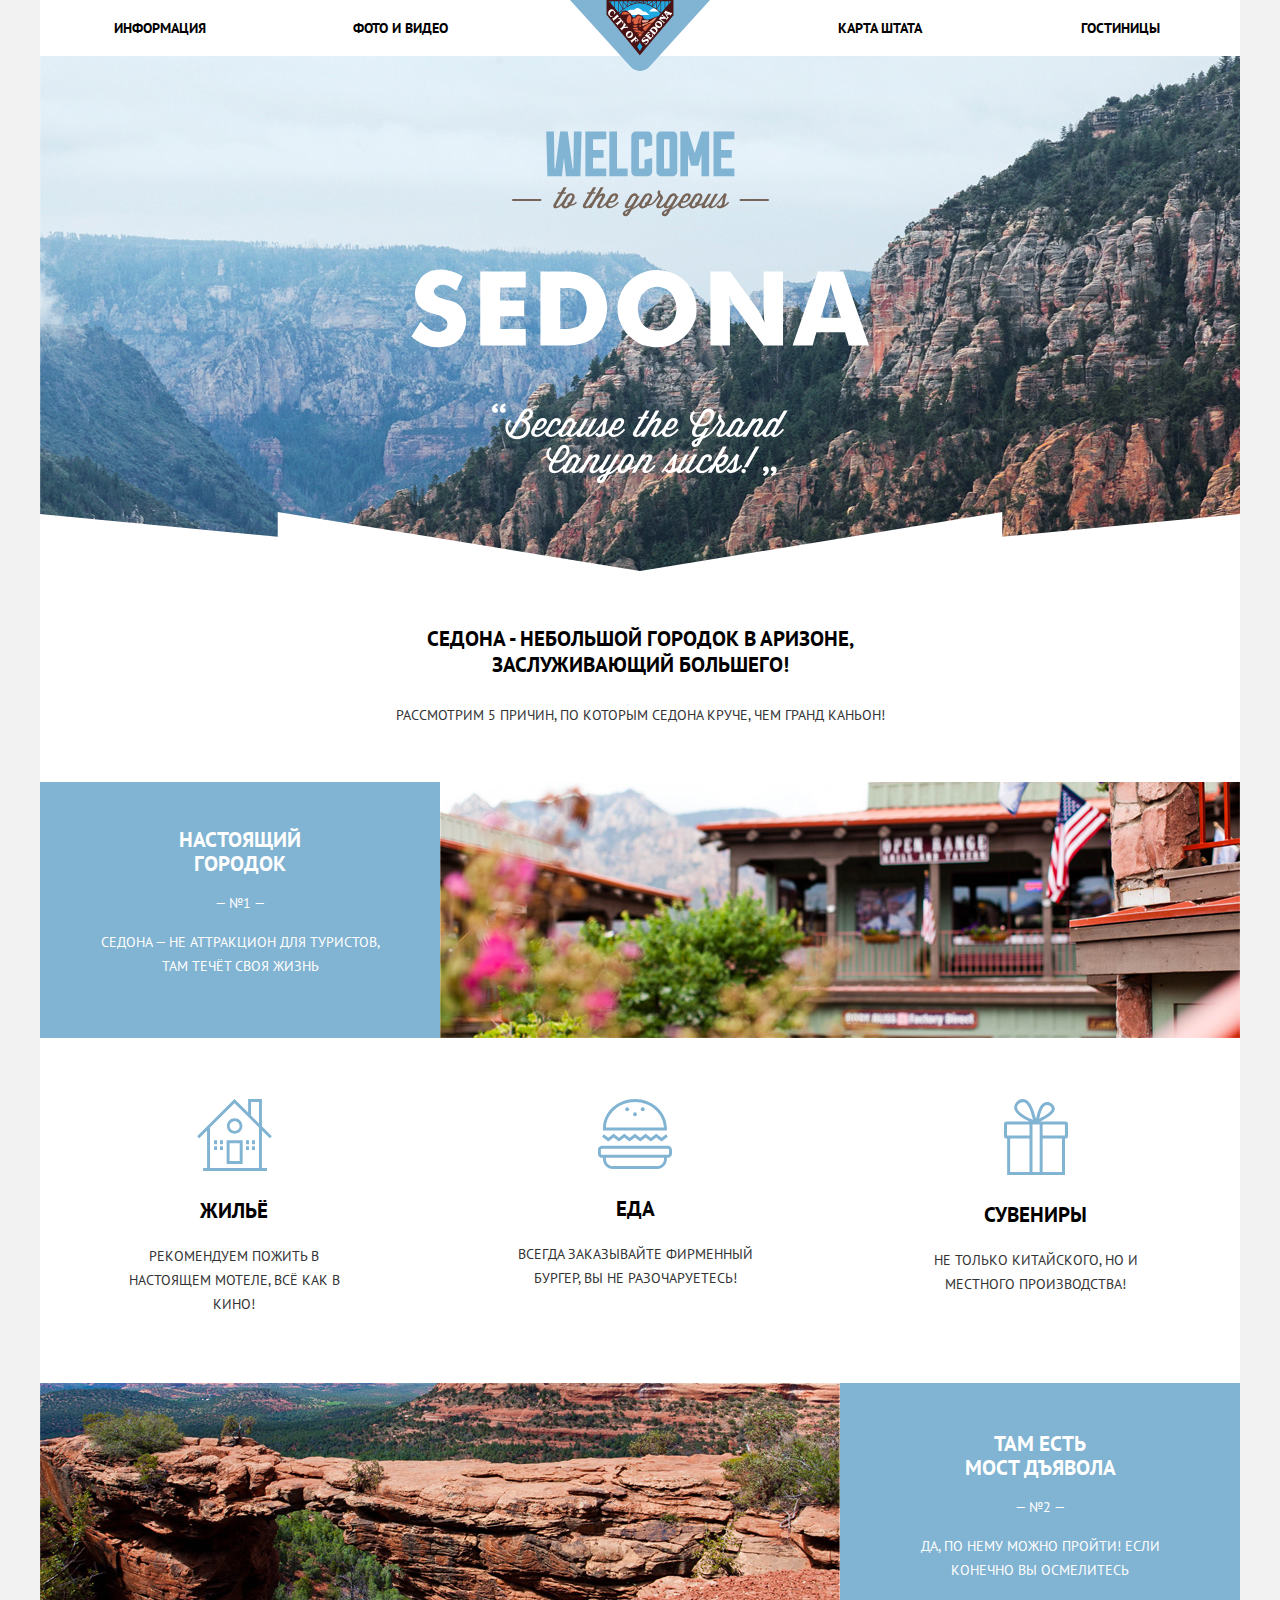
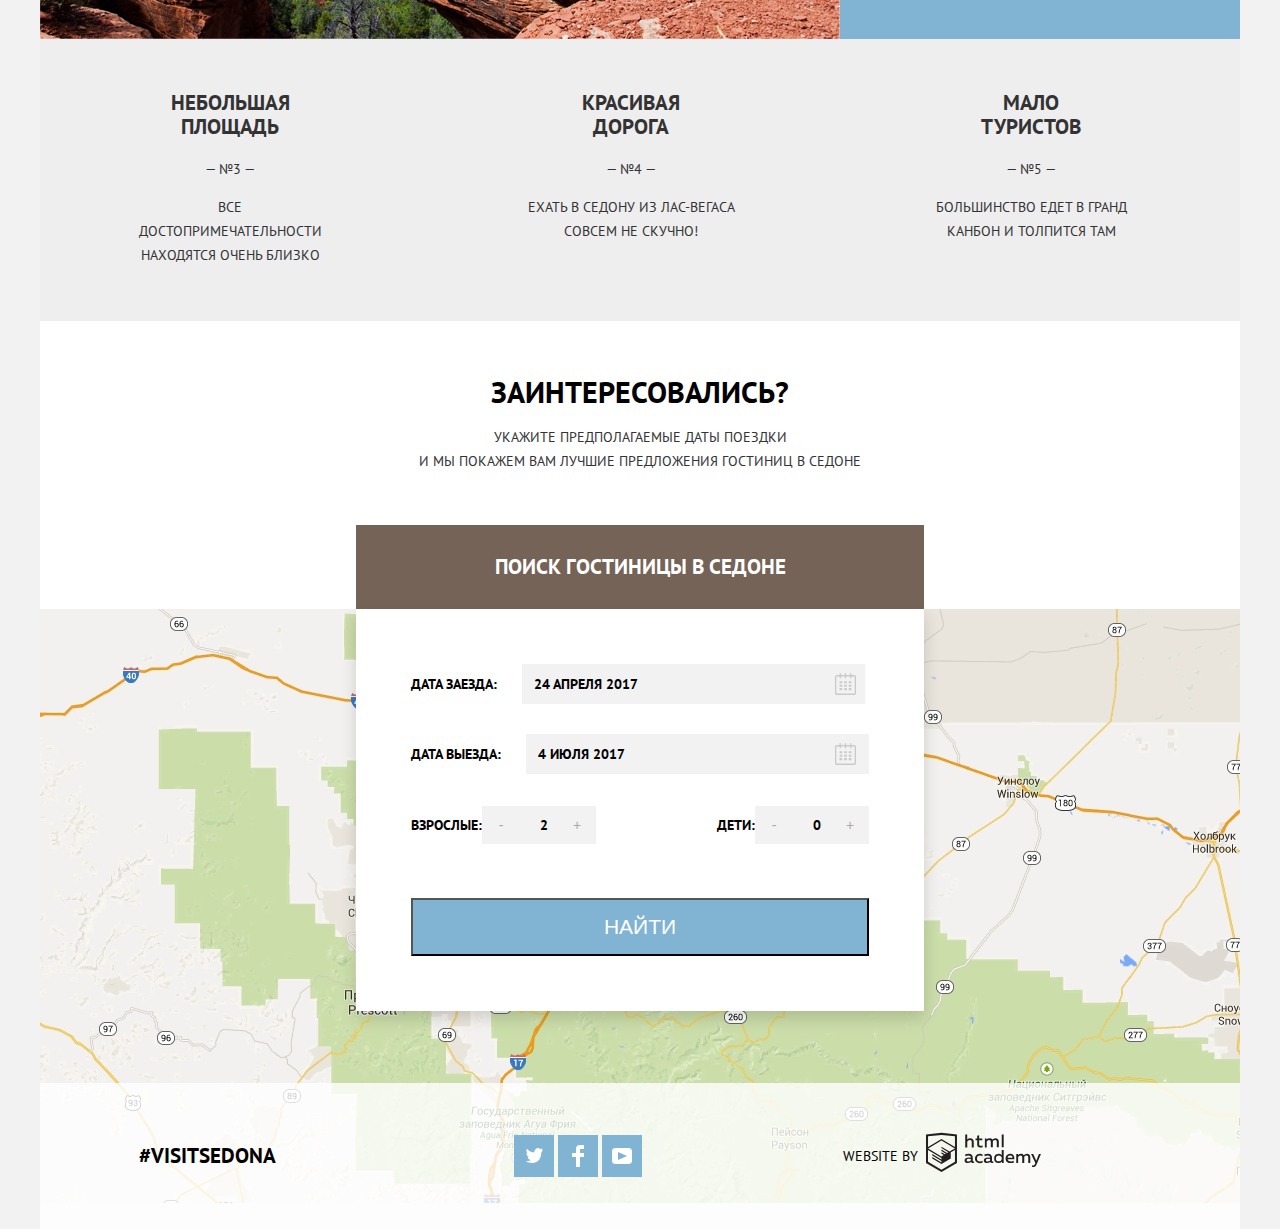
==== index.html @ a222e4b0 "Добавила карту, правлю сетку" ====
<!DOCTYPE html>
<html lang="ru">
<head>
  <meta charset="utf-8">
  <title>HTML Academy: Седона</title>
  <link href="https://fonts.googleapis.com/css?family=PT+Sans:400,700&amp;subset=cyrillic" rel="stylesheet">
  <link href="css/normalize.css" rel="stylesheet">
  <link href="css/style.css" rel="stylesheet">
</head>
<body>
  <div class="body-container">
    <div class="page-wrapper">
      <header class="header-navigation">
        <a class="main-header-logo">
          <img src="img/logo-sedona.svg" width="140" height="71" alt="Логотип «City of Sedona»">
        </a>
        <nav class="main-navigation">
          <ul class="site-navigation">
            <li><a class="site-navigation__item" href="info.html">Информация</a></li>
            <li><a class="site-navigation__item" href="media.html">Фото и видео</a></li>
            <li><a class="site-navigation__item" href="map.html">Карта штата</a></li>
            <li><a class="site-navigation__item" href="catalog.html">Гостиницы</a></li>
          </ul>
        </nav>
      </header>
    </div>

    <main class="container">
      <header class="accost">
        <div class="picture-sedona">
          <img class="welcome-img-sedona" src="img/intro-welcome.svg" width="459" height="353"
          alt="Welcome to the gorgeous Sedona">
        </div>
        <div class="about-sedona">
          <h1 class="visually-hidden">Седона</h1>
          <strong class="what-is-sedona">Седона - небольшой городок в Аризоне, заслуживающий большего!</strong>
          <p class="five-reasons">Рассмотрим 5 причин, по которым Седона круче, чем Гранд Каньон!</p>
        </div>
      </header>

      <section class="feature-photo">
        <div class="feature-photo-items">
          <h2>Настоящий городок</h2>
          <p>— №1 —</p>
          <p>Седона — не аттракцион для туристов, там течёт своя жизнь</p>
        </div>
        <img src="img/layer-10.jpg" width="800" height="256" alt="Здание в Седоне">
      </section>

      <section class="service">
        <div class="service__items__hotel">
          <svg xmlns="http://www.w3.org/2000/svg" width="75" height="72" viewBox="0 0 75 72">
            <g fill="#81B3D2">
              <path d="M29.656 65.033h16V41.21h-16v23.823zm2.937-20.899h10.125V62.11H32.593V44.134z"/>
              <path d="M72.771 39.253l2.076-2.068-9.908-9.865V0H51.127v13.567L37.5 0 .152 37.185l2.077 2.068 7.832-7.795v37.618H6.124V72h63.875v-2.924H64.94V31.458l7.831 7.795zM62.002 69.076H12.999V28.534L37.5 4.149l24.502 24.385v40.542zm0-44.682l-7.938-7.902V2.924h7.938v21.47z"/>
              <path d="M29.906 27.08c0 4.261 3.47 7.713 7.75 7.713 4.279 0 7.75-3.452 7.75-7.713 0-4.259-3.471-7.713-7.75-7.713-4.281 0-7.75 3.454-7.75 7.713zm7.75-4.945c2.744 0 4.969 2.214 4.969 4.945 0 2.732-2.225 4.948-4.969 4.948-2.746 0-4.97-2.216-4.97-4.948 0-2.731 2.225-4.945 4.97-4.945zM17.061 41.21h3v3.919h-3zM22.999 41.21h3v3.919h-3zM17.061 47.182h3v3.919h-3zM22.999 47.182h3v3.919h-3zM48.998 41.21h3v3.919h-3zM54.936 41.21h3v3.919h-3zM48.998 47.182h3v3.919h-3zM54.936 47.182h3v3.919h-3z"/>
            </g>
          </svg>
          <h3>Жильё</h3>
          <p class="service__hotel">Рекомендуем пожить в настоящем мотеле, всё как в кино!</p>
        </div>
        <div class="service__items__food">
          <svg xmlns="http://www.w3.org/2000/svg" width="74" height="70" viewBox="0 0 74 70">
            <g fill="#81B3D2">
              <path d="M69.854 46.71H4.051c-2.274 0-4.135 1.94-4.135 4.313v3.504c0 2.372 1.861 4.313 4.135 4.313h.93v1.053c0 5.536 4.341 10.065 9.648 10.065h44.646c5.306 0 9.648-4.529 9.648-10.065V58.84h.93c2.274 0 4.135-1.941 4.135-4.313v-3.504c0-2.373-1.86-4.313-4.134-4.313zm-3.848 13.184c0 3.871-3.019 7.021-6.73 7.021H14.629c-3.711 0-6.731-3.15-6.731-7.021v-1.053h58.107v1.053zm5.065-5.367c0 .688-.558 1.271-1.218 1.271H4.051c-.66 0-1.217-.582-1.217-1.271v-3.504c0-.688.558-1.271 1.217-1.271h65.802c.66 0 1.218.582 1.218 1.271v3.504zM15.634 38.406l5.323 4.059 5.326-4.059 5.328 4.059 5.328-4.059 5.328 4.059 5.329-4.059 5.327 4.059 5.33-4.06 5.336 4.059 6.194-4.712-1.72-2.459-4.474 3.403-5.336-4.057-5.33 4.056-5.327-4.057-5.329 4.057-5.328-4.057-5.328 4.057-5.328-4.057-5.325 4.057-5.323-4.057-5.327 4.057-4.467-3.401-1.721 2.457 6.188 4.714zM7.978 31.544H68.855c.041-.619.069-1.241.069-1.87 0-.394-.016-.783-.032-1.173C68.227 12.657 54.186 0 36.952 0 19.719 0 5.677 12.657 5.013 28.501c-.017.39-.032.78-.032 1.173 0 .629.028 1.251.07 1.87h2.927zM36.952 3.043c15.591 0 28.35 11.316 29.021 25.458H7.931c.673-14.142 13.43-25.458 29.021-25.458z"/>
              <ellipse cx="36.952" cy="15.26" rx="1.945" ry="2.03"/>
              <ellipse cx="29.172" cy="10.23" rx="1.946" ry="2.03"/>
              <ellipse cx="44.732" cy="10.23" rx="1.946" ry="2.03"/>
            </g>
          </svg>
          <h3>Еда</h3>
          <p class="service__food">Всегда заказывайте фирменный бургер, Вы не разочаруетесь!</p>
        </div>
        <div class="service__items__things">
          <svg xmlns="http://www.w3.org/2000/svg" width="64" height="76" viewBox="0 0 64 76">
            <path fill="#81B3D2" fill-rule="evenodd" d="M61.097 22.501H36.312C50.125 15.602 51.229 11.25 50.72 8.816c-1.162-3.963-5.692-7.023-10.002-5.407-5.569 2.089-7.137 10.388-8.644 16.387-1.924-6.07-3.784-13.814-8.136-17.737C22.677.921 20.843-.205 18.175.031c-4.026.356-9.802 5.382-7.458 10.981 2.251 5.378 9.687 8.777 14.578 11.489H2.879A2.882 2.882 0 0 0 0 25.37v11.322a2.882 2.882 0 0 0 2.879 2.869h.274V76h57.841V39.561h.103a2.882 2.882 0 0 0 2.88-2.869V25.37a2.882 2.882 0 0 0-2.88-2.869zM42.413 5.944c2.103-.31 4.982 1.299 5.255 3.209.393 2.756-3.4 5.255-5.086 6.421-2.523 1.744-4.928 2.643-7.287 4.055.884-3.69 2.549-13.011 7.118-13.685zm-22.882 9.968c-2.225-1.485-6.544-4.431-6.44-7.771.112-3.595 5.743-6.57 8.814-3.886 3.856 3.371 5.713 11.105 7.119 16.557-3.249-1.539-6.328-2.788-9.493-4.9zm5.972 57.114H6.136V39.561h19.368v33.465zm0-36.502H3.046V25.538h22.457v10.986zm10.157 0v36.503h-7.174V25.538h7.174v10.986zm22.351 36.502H38.644V39.561h19.367v33.465zm2.92-36.502H38.644V25.538h22.287v10.986z" clip-rule="evenodd"/>
          </svg>
          <h3>Сувениры</h3>
          <p class="service__things">Не только китайского, но и местного производства!</p>
        </div>
      </section>

      <section class="nature-photo">
        <img src="img/layer-5.jpg" width="800" height="256" alt="Природа Седоны">
        <div class="nature-photo-items">
          <h2>Там есть<br>мост дъявола</h2>
          <p>— №2 —</p>
          <p>Да, по нему можно пройти! Если конечно Вы осмелитесь</p>
        </div>
      </section>

      <section class="feature-road">
        <div class="feature-road-small">
          <h2>Небольшая площадь</h2>
          <p>— №3 —</p>
          <p>Все достопримечательности находятся очень близко</p>
        </div>
        <div class="feature-road-beatiful">
          <h2>Красивая<br>дорога</h2>
          <p>— №4 —</p>
          <p>Ехать в Седону из Лас-Вегаса совсем не скучно!</p>
        </div>
        <div class="feature-road-tourist">
          <h2>Мало<br>туристов</h2>
          <p>— №5 —</p>
          <p>Большинство едет в Гранд Канбон и толпится там</p>
        </div>
      </section>

      <section class="modal-map">
        <header class="appointment">
          <h2 class="appointment-title">Заинтересовались?</h2>
          <p class="appointment-info">Укажите предполагаемые даты поездки<br>и мы покажем Вам лучшие предложения гостиниц в
          Седоне</p>
          <a href="hotels.html">Поиск гостиницы в Седоне</a>
        </header>
        <form class="search" method="get" action="https://echo.htmlacademy.ru">
          <div class="form-wrapper arrivial-date">
            <label for="datein" class="datein">Дата заезда:</label>
            <input type="text" class="castom-form" id="datein" name="datein" placeholder="24 апреля 2017">
            <svg class="calendar-icon" aria-hidden="true" xmlns="http://www.w3.org/2000/svg" width="21" height="22"
            viewBox="0 0 21 22">
            <path fill="currentColor"
            d="M19.251 2.025h-2.845V.648c0-.381-.294-.689-.656-.689-.363 0-.656.308-.656.689v1.377h-3.938V.648c0-.381-.294-.689-.655-.689-.363 0-.657.308-.657.689v1.377H5.906V.648c0-.381-.294-.689-.656-.689-.363 0-.657.308-.657.689v1.377H1.75C.784 2.025 0 2.847 0 3.862v16.302C0 21.179.784 22 1.75 22h17.501c.966 0 1.749-.821 1.749-1.836V3.862c0-1.015-.783-1.837-1.749-1.837zm.437 18.139a.448.448 0 0 1-.437.459H1.75a.45.45 0 0 1-.438-.459V3.862a.45.45 0 0 1 .438-.459h2.844v1.378c0 .381.294.689.657.689.362 0 .656-.308.656-.689V3.403h3.938v1.378c0 .381.294.689.657.689.361 0 .655-.308.655-.689V3.403h3.938v1.378c0 .381.293.689.656.689.362 0 .656-.308.656-.689V3.403h2.845c.241 0 .437.206.437.459v16.302z"/>
            <path fill="currentColor"
            d="M4.594 8.225h2.625v2.066H4.594zM4.594 11.668h2.625v2.067H4.594zM4.594 15.112h2.625v2.066H4.594zM9.188 15.112h2.625v2.066H9.188zM9.188 11.668h2.625v2.067H9.188zM9.188 8.225h2.625v2.066H9.188zM13.781 15.112h2.625v2.066h-2.625zM13.781 11.668h2.625v2.067h-2.625zM13.781 8.225h2.625v2.066h-2.625z"/>
          </svg>
        </div>
        <div class="form-wrapper departure-date">
          <label for="dateout" class="dateout">Дата выезда:</label>
          <input type="text" class="castom-form" id="dateout" name="dateout" placeholder="4 июля 2017">
          <svg class="calendar-icon" aria-hidden="true" xmlns="http://www.w3.org/2000/svg" width="21" height="22"
          viewBox="0 0 21 22">
          <path fill="currentColor"
          d="M19.251 2.025h-2.845V.648c0-.381-.294-.689-.656-.689-.363 0-.656.308-.656.689v1.377h-3.938V.648c0-.381-.294-.689-.655-.689-.363 0-.657.308-.657.689v1.377H5.906V.648c0-.381-.294-.689-.656-.689-.363 0-.657.308-.657.689v1.377H1.75C.784 2.025 0 2.847 0 3.862v16.302C0 21.179.784 22 1.75 22h17.501c.966 0 1.749-.821 1.749-1.836V3.862c0-1.015-.783-1.837-1.749-1.837zm.437 18.139a.448.448 0 0 1-.437.459H1.75a.45.45 0 0 1-.438-.459V3.862a.45.45 0 0 1 .438-.459h2.844v1.378c0 .381.294.689.657.689.362 0 .656-.308.656-.689V3.403h3.938v1.378c0 .381.294.689.657.689.361 0 .655-.308.655-.689V3.403h3.938v1.378c0 .381.293.689.656.689.362 0 .656-.308.656-.689V3.403h2.845c.241 0 .437.206.437.459v16.302z"/>
          <path fill="currentColor"
          d="M4.594 8.225h2.625v2.066H4.594zM4.594 11.668h2.625v2.067H4.594zM4.594 15.112h2.625v2.066H4.594zM9.188 15.112h2.625v2.066H9.188zM9.188 11.668h2.625v2.067H9.188zM9.188 8.225h2.625v2.066H9.188zM13.781 15.112h2.625v2.066h-2.625zM13.781 11.668h2.625v2.067h-2.625zM13.781 8.225h2.625v2.066h-2.625z"/>
        </svg>
      </div>
      <div class="modal-line">
        <p>
          <label for="adult">Взрослые:</label>
          <button type="button" class="quantity-controller">-</button>
          <input type="text" class="castom-form-small" id="adult" name="adult" placeholder="2">
          <button type="button" class="quantity-controller">+</button>
        </p>
        <p>
          <label for="child">Дети:</label>
          <button type="button" class="quantity-controller">-</button>
          <input type="text" class="castom-form-small" id="child" name="child" placeholder="0">
          <button type="button" class="quantity-controller">+</button>
        </p>
        <button type="button" class="search-button">Найти</button>
      </div>
    </form>
    <div class="map">
     <iframe src="https://www.google.com/maps/embed?pb=!1m18!1m12!1m3!1d838170.9347907627!2d-112.35534560552637!3d34.853583537985216!2m3!1f0!2f0!3f0!3m2!1i1024!2i768!4f13.1!3m3!1m2!1s0x872da132f942b00d%3A0x5548c523fa6c8efd!2z0KHQtdC00L7QvdCwLCDQkNGA0LjQt9C-0L3QsCA4NjMzNiwg0KHQqNCQ!5e0!3m2!1sru!2sru!4v1544848974806" width="1200" height="593" frameborder="0" style="border:0" allowfullscreen></iframe>
    </div>
  </section>

</main>

<footer class="main-footer">
  <a class="visitsedona" href="#">#VISITSEDONA</a>
  <ul class="footer-social">

    <li><a class="social-button" href="#" aria-label="Твиттер">
      <svg xmlns="http://www.w3.org/2000/svg" xmlns:xlink="http://www.w3.org/1999/xlink" width="17" height="15"
      viewBox="0 0 17 15">
      <path fill="currentColor"
      d="M10.95.144c1.685-.496 2.984.27 3.577 1.179.673-.231 1.331-.481 2.011-.708a2.345 2.345 0 0 1-.857 1.768c.685.17 1.304-.491 1.304-.491-.169 1-1.006 1.788-1.563 2.024-.231 6.75-3.175 11.217-10.077 11.082h-.446c-.41 0-4.164-.46-4.898-1.887 2.271.196 3.893-.422 4.693-1.177-.96-.3-2.679-.477-2.979-2.95.349.106.564.228 1.19.119C1.705 8.247.374 7.53.448 5.33c.285.328 1.067.536 1.34.472C1.085 5.561-.182 2.442.894.85c1.818 1.854 3.735 3.606 7.152 3.773C8.254 2.33 9.183.793 10.95.144z"/>
    </svg>
  </a></li>

  <li><a class="social-button" href="#" aria-label="Фейсбук">
    <svg xmlns="http://www.w3.org/2000/svg" width="12" height="22" viewBox="0 0 12 22">
      <path fill="currentColor" d="M12 4V0H8a4 4 0 0 0-4 4v4H0v4h4v10h4V12h4V8H8V4h4z"/>
    </svg>
  </a></li>

  <li><a class="social-button" href="#" aria-label="Ютюб">
    <svg xmlns="http://www.w3.org/2000/svg" xmlns:xlink="http://www.w3.org/1999/xlink" width="20" height="16"
    viewBox="0 0 20 16">
    <path fill="currentColor"
    d="M17 0H3C1.35 0 0 1.35 0 3v10c0 1.65 1.35 3 3 3h14c1.65 0 3-1.35 3-3V3c0-1.65-1.35-3-3-3zM6.027 11.998V4.002L15.014 8l-8.987 3.998z"/>
  </svg>
</a></li>

</ul>
<address class="footer-copyright">
  <p class="logo-htmlacademy">Website by</p>
  <a class="button-htmlacademy" href="https://htmlacademy.ru" aria-label="html academy">
    <svg width="115" height="41" id="Layer_1" data-name="Layer 1" xmlns="http://www.w3.org/2000/svg"
    viewBox="0 0 108.08 36.85"><title>logo-htmlacademy-small1</title>
    <path
    d="M44.61,26.88a2,2,0,0,0,.55-0.1v1.33a3.25,3.25,0,0,1-1.18.21,1.67,1.67,0,0,1-1.67-1,4.84,4.84,0,0,1-3.14,1.08c-1.51,0-2.91-.83-2.91-2.55,0-2.13,2-2.79,3.71-2.79a11.08,11.08,0,0,1,2.17.25v-0.3c0-1-.76-1.77-2.19-1.77a7.42,7.42,0,0,0-3,.64v-1.7a10.21,10.21,0,0,1,3.19-.55c2.36,0,3.81,1.12,3.81,3.65v3a0.54,0.54,0,0,0,.49.59h0.17Zm-6.44-1.13A1.35,1.35,0,0,0,39.63,27h0.11a3.39,3.39,0,0,0,2.41-1V24.58a9.72,9.72,0,0,0-1.81-.21c-1,0-2.16.33-2.16,1.38h0Zm12.36-6.11a5,5,0,0,1,2.57.64V22a4.08,4.08,0,0,0-2.3-.7,2.75,2.75,0,1,0,0,5.49,5,5,0,0,0,2.43-.64v1.71a6.27,6.27,0,0,1-2.76.57A4.21,4.21,0,0,1,46,24.51q0-.21,0-0.41a4.32,4.32,0,0,1,4.18-4.46h0.38Zm12.17,7.24a2,2,0,0,0,.55-0.1v1.33a3.25,3.25,0,0,1-1.18.21,1.67,1.67,0,0,1-1.67-1,4.84,4.84,0,0,1-3.14,1.08c-1.51,0-2.91-.83-2.91-2.55,0-2.13,2-2.79,3.71-2.79a11.08,11.08,0,0,1,2.17.25v-0.3c0-1-.76-1.77-2.19-1.77a7.42,7.42,0,0,0-3,.64v-1.7a10.21,10.21,0,0,1,3.19-.55c2.36,0,3.81,1.12,3.81,3.65v3a0.54,0.54,0,0,0,.49.59h0.17Zm-6.44-1.13A1.35,1.35,0,0,0,57.73,27h0.11a3.39,3.39,0,0,0,2.41-1V24.58a9.72,9.72,0,0,0-1.81-.21c-1.06,0-2.16.33-2.16,1.38h0ZM73,16V28.2H71.35V26.88a3.88,3.88,0,0,1-3.19,1.54,4.4,4.4,0,0,1,0-8.78,3.81,3.81,0,0,1,3,1.3V16H73Zm-4.53,5.22a2.76,2.76,0,1,0,0,5.52A2.86,2.86,0,0,0,71.15,25V23A2.91,2.91,0,0,0,68.49,21.27ZM79,19.64c3.31,0,4.46,2.68,3.92,5.09H76.7c0.21,1.5,1.67,2.11,3.19,2.11a6.11,6.11,0,0,0,2.64-.59v1.6a7.14,7.14,0,0,1-3,.57C77,28.42,74.78,27,74.78,24a4.18,4.18,0,0,1,4-4.39H79Zm0.09,1.54a2.28,2.28,0,0,0-2.44,2.1v0.06H81.3A2,2,0,0,0,79.13,21.18Zm5.73,7V19.87h1.65v1a3.81,3.81,0,0,1,2.78-1.27A2.86,2.86,0,0,1,91.89,21a4.12,4.12,0,0,1,2.91-1.33A3.06,3.06,0,0,1,98,23V28.2h-1.9V23.05a1.59,1.59,0,0,0-1.42-1.75H94.42a2.8,2.8,0,0,0-2.07,1.12V28.2h-1.9V23.05A1.59,1.59,0,0,0,89,21.31H88.8a3,3,0,0,0-2.21,1.29v5.63H84.86Zm21.31-8.33h1.9l-3.91,9.46c-0.9,2.17-2.09,2.86-3.35,2.86a4.76,4.76,0,0,1-1.1-.14V30.46a2.86,2.86,0,0,0,.85.12c0.9,0,1.58-.64,2.07-1.9l0.17-.42-4-8.4h2l2.86,6.29ZM38.73,1.46V6.22a3.81,3.81,0,0,1,2.7-1.14,3.25,3.25,0,0,1,3.44,3.4v5.15H43V8.72a1.81,1.81,0,0,0-1.61-2h-0.3a2.93,2.93,0,0,0-2.32,1.39v5.52h-1.9V1.46h1.9ZM49.94,2.31v3h3V6.91h-3v3.81c0,1.1.5,1.46,1.58,1.46a4.49,4.49,0,0,0,1.69-.33v1.6A6.8,6.8,0,0,1,51,13.8a2.55,2.55,0,0,1-2.86-2.74V6.89H46.58V5.26h1.5V2.74Zm5.4,11.31V5.28H57v1A3.81,3.81,0,0,1,59.77,5a2.86,2.86,0,0,1,2.6,1.33A4.12,4.12,0,0,1,65.28,5,3.06,3.06,0,0,1,68.44,8.4v5.21h-1.9V8.46a1.59,1.59,0,0,0-1.42-1.75H64.89a2.8,2.8,0,0,0-2.07,1.12v5.78h-1.9V8.46A1.59,1.59,0,0,0,59.5,6.71H59.27A3,3,0,0,0,57.06,8v5.63H55.34ZM71.17,1.45H73V13.6H71.17V1.45ZM14.71,0H14.55L0,1.54V28.21l14.55,8.66,14.55-8.66V1.54Zm12.5,27.1L14.55,34.64,1.9,27.12V16.18l12.59,7.5V25L5.86,19.9v1.31l8.68,5.21v1.39L5.87,22.65V24l8.68,5.21,8.75-5.24V18.31L27.2,16V27.12Zm0-12.53-3.48,2-1.6,1L14.51,13v1.31L21,18.23H21l-0.14.09-1,.54-5.37-3.2V17l4.24,2.52-1,.67-3.2-1.9v1.31l2.1,1.24L14.5,22.1,2,14.65,14.51,7.11Zm0-1.32L14.49,5.76,1.91,13.25v-10L14.56,1.92,27.21,3.25v10h0Z"
    transform="translate(0 -0.02)" fill="#231f20"/>
  </svg>
</a>
</address>
</footer>
</div>
</body>
</html>
---- css/style.css ----
body {
  margin: 0;
  padding: 0;

  font-family: "PT Sans", Arial, sans-serif;
  font-size: 14px;
  line-height: 24px;
  font-weight: 700;
  color: #000;
  text-transform: uppercase;

  background-color: #f2f2f2;
  background-size: cover;
}

.visually-hidden:not(:focus):not(:active),
input[type="checkbox"].visually-hidden,
input[type="radio"].visually-hidden {
  position: absolute;

  width: 1px;
  height: 1px;
  margin: -1px;
  border: 0;
  padding: 0;

  white-space: nowrap;

  clip-path: inset(100%);
  clip: rect(0 0 0 0);
  overflow: hidden;
}

.body-container {
  margin: 0 auto;
  padding: 0;
  width: 1200px;
}

.inner-page {
  margin: 0 auto;
  padding: 0;
  width: 1200px;
  background-image: url("../bg-inner.png");
}

a {
  text-decoration: none;
}

.header-navigation {
  position: relative;
  color: #000;
  background-color: #fff;
}

.main-header-logo {
  position: absolute;
  top: 0;
  left: 50%;
  transform: translateX(-50%);
  z-index: 1;
}

.site-navigation {
  padding: 0;
  margin: 0;
  list-style: none;

  display: flex;
  flex-wrap: wrap;
}

.site-navigation li:nth-child(2) {
  margin-right: auto;
}

.site-navigation__item {
  display: inline-block;
  padding: 16px 0;
  width: 240px;
  text-align: center;
}

.site-navigation a {
  color: #000;
}

.site-navigation a:focus,
.site-navigation a:hover {
  color: #81b3d2;
}

.site-navigation a:active {
  color: #cacaca;
}

.site-navigation a:not([href]) {
  color: #766357;
}

.picture-sedona {
  position: relative;
  margin-bottom: 55px;
  padding-top: 75px;

  text-align: center;

  background-image: url(../img/bg.jpg);
  background-size: cover;
}

.picture-sedona::after {
  content: '';
  position: absolute;
  bottom: 0;
  left: 0;
  right: 0;
  height: 59px;
  background: url(../img/polygon.svg) center no-repeat;
  background-size: cover;
}

.welcome-img-sedona {
  margin-bottom: 80px;
}

.accost {
  background-color: #fff;
}

.about-sedona {
  margin: 0;
  padding-bottom: 55px;

  background-color: #fff;
  text-align: center;
}

.what-is-sedona {
  margin-bottom: 25px;
  display: inline-block;
  width: 440px;

  font-size: 21px;
  line-height: 26px;
}

.five-reasons {
  margin: 0;

  font-weight: 400;
  color: #333;
}

.feature-photo {
  display: flex;

  text-align: center;
}

.feature-photo-items {
  padding: 46px 60px 0px 60px;
  flex-direction: column;

  background-color: #81b3d2;
}

.feature-photo-items h2 {
  margin: 0 auto;
  margin-bottom: 15px;
  padding: 0;
  width: 125px;

  color: #fff;
}

.feature-photo-items p {
  margin: 0;
  margin-bottom: 15px;
  padding: 0;
  color: #fff;
  font-weight: 400;
}

.service {
  padding-top: 61px;
  padding-bottom: 67px;
  display: flex;
  justify-content: center;

  background-color: #fff;
  text-align: center;
}

.service h3 {
  font-size: 21px;
}

.service__items__hotel {
  margin-right: 133px;
}

.service__items__food {
  margin-right: 122px;
}

.service__hotel {
  margin:0;
  padding: 0;
  width: 252px;

  color: #333;
  font-weight: 400;
}

.service__food {
  margin:0;
  padding: 0;
  width: 284px;

  color: #333;
  font-weight: 400;
}

.service__things {
  margin:0;
  padding: 0;
  width: 273px;

  color: #333;
  font-weight: 400;
}

.nature-photo {
  display: flex;
}

.nature-photo-items {
  padding: 49px;
  padding-bottom: 30px;
  flex-direction: column;

  background-color: #81b3d2;
  text-align: center;
}

.nature-photo-items h2 {
  margin: 0 auto;
  margin-bottom: 15px;
  padding: 0;
  width: 155px;

  color: #fff;
}

.nature-photo-items p {
  margin: 0 auto;
  margin-bottom: 15px;
  padding: 0;

  color: #fff;
  font-weight: 400;
}

.feature-road {
  margin: 0;
  padding-top: 35px;
  padding-bottom: 40px;
  display: flex;
  justify-content: center;

  text-align: center;
  background-color: #eee;
}

.feature-road-small {
  margin-right: 166px;
  padding: 0;
  width: 208px;

  color: #333;
  font-weight: 400;
}

.feature-road-beatiful {
  margin-right: 146px;
  padding: 0;
  width: 262px;

  color: #333;
  font-weight: 400;
}

.feature-road-tourist {
  margin: 0;
  padding: 0;
  width: 246px;

  color: #333;
  font-weight: 400;
}

.modal-map {
  margin: 0;
  padding: 0;

  background-color: #fff;
}

.appointment {
  margin: 0 auto;
  padding-top: 53px;
  width: 445px;

  text-align: center;
}

.appointment-title {
  margin: 0;
  margin-bottom: 15px;
  padding: 0;

  font-size: 30px;
  line-height: 36px;
}

.appointment-info {
  margin: 0;
  margin-bottom: 52px;
  padding: 0;

  font-weight: 400;
  color: #333;
}

.appointment a {
  margin: 0;
  padding: 30px;
  display: inline-block;
  width: 568px;
  position: relative;
  top: 0;
  left: 50%;
  transform: translateX(-50%);
  box-sizing: border-box;

  color: #fff;
  font-size: 21px;

  background-color: #766357;
}

.appointment a:hover,
.appointment a:focus {
  background-color: #604e43;
}

.appointment a:not {
  color: #928a85;

  background-color: #503e33;
}

.map {
  margin-top: -477px;
  height: 594px;

  background: url(../img/map.png);
}

.search {
  margin-bottom: 75px;
  padding: 55px;
  width: 568px;
  position: relative;
  top: 0;
  left: 50%;
  transform: translateX(-50%);
  box-sizing: border-box;
  background-color: #fff;

  box-shadow: 0px 7px 15px 0 rgba(0, 1, 1, 0.15);
}

fieldset {
  border: none;
}

.castom-form {
  margin-left: 21px;
  height: 38px;
  width: 339px;

  color: #000;
  text-align: left;

  background-color: #f2f2f2;
  border: none;
}

.castom-form::placeholder {
  padding-left: 10px;

  font-family: "PT Sans", Arial, sans-serif;
  font-size: 14px;
  line-height: 24px;
  font-weight: 700;
  color: #000;
  text-transform: uppercase;

  text-align: left;
}

.castom-form:hover {
  background-color: #ebebeb;
}

.castom-form:focus {
  background-color: #fff;
  outline: 2px solid #ebebeb;
}

.form-wrapper {
  position: relative;
}

.calendar-icon {
  position: absolute;
  top: 50%;
  transform: translateY(-50%);
  right: 10px;
}

.arrivial-date {
  margin-bottom: 30px;
  padding: 0;
}

.departure-date {
  margin-bottom: 18px;
  padding: 0;
}

.modal-line {
  margin: 0;
  padding: 0;
  display: flex;
  justify-content: space-between;
  flex-wrap: wrap;
}

.modal-line p {
  margin-bottom: 54px;
  display: flex;
  align-items: center;
}

.castom-form-small {
  height: 38px;
  width: 38px;
  box-sizing: border-box;

  color: #000;
  text-align: center;

  background-color: #f2f2f2;
  border: none;
}

.castom-form-small:hover {
  background-color: #ebebeb;
}

.castom-form-small:focus {
  background-color: #fff;
  outline: 2px solid #ebebeb;
}

.castom-form-small::placeholder {
  padding-left: 10px;

  font-family: "PT Sans", Arial, sans-serif;
  font-size: 14px;
  line-height: 24px;
  font-weight: 700;
  color: #000;
  text-transform: uppercase;

  text-align: center;
}

.calendar-icon {
  margin-right: 3px;

  color: #cacaca;
}

.calendar-icon:hover {
  color: #000;
}

.calendar-icon:focus {
  color: #81b3d2;
}

.quantity-controller {
  width: 38px;
  height: 38px;

  color: #a9a9a9;

  background-color: #f2f2f2;
  border: none;
}

.quantity-controller:hover,
.quantity-controller:focus {
  color: #000;
}

.quantity-controller:active {
  color: #81b3d2;
}

.search-button {
  list-style: none;
}

.search-button {
  width: 458px;
  height: 58px;

  font-size: 21px;
  color: #fff;
  text-transform: uppercase;

  background-color: #81b3d2;
}

.search-button:hover,
.search-button:focus {
  background-color: #669ec0;
}

.search-button:active {
  background-color: #5496bd;
}

.hotel-name {
  color: #000;
  font-size: 21px;
}

.hotel-name:hover,
.hotel-name:focus {
  color: #81b3d2;
}

.hotel-name:active {
  color: #cacaca;
}

.info-category {
  color: #333;
  font-weight: 400;
}

.button-more {
  color: #fff;

  background-color: #81b3d2;
}

.button-more:hover,
.button-more:focus {
  background-color: #669ec0;
}

.button-more:activ {
  color: #94b9d2;

  background-color: #5496bd;
}

.button-reserve {
  color: #fff;

  background-color: #766357;
}

.button-reserve:hover,
.button-reserve:focus {
  background-color: #604e43;
}

.button-reserve:activ {
  color: #928a85;

  background-color: #503e33;
}

.rating {
  color: #666;
  font-weight: 400;

  background-color: #f2f2f2;
}

.main-footer {
  margin-top: -120px;
  padding-top: 36px;
  padding-bottom: 36px;
  display: flex;
  justify-content: space-around;
  align-items: center;

  background-color: rgba(255, 255, 255, 0.8);
}

.visitsedona {
  display: inline-block;
  width: 135px;

  font-size: 21px;
  color: #000;
}

.footer-social {
  list-style: none;
  display: flex;

  text-align: center;
}

.social-button {
  margin: 2px;
  display: flex;
  flex-direction: row;
  justify-content: center;
  align-items: center;
  width: 40px;
  height: 42px;

  color: #fff;
  text-align: center;
  background-color: #81b3d2;
}

.social-button:hover,
.social-button:focus {
  outline: none;
  color: #fff;
  background-color: #669ec0;
}

.social-button:active {
  color: #88b6d1;
  background-color: #5496bd;
}

.footer-copyright {
  margin-right: 100px;

  display: flex;
  align-items: center;
}

.logo-htmlacademy {
  margin: 0;
  margin-right: 8px;
  padding: 0;

  font-style: normal;
  font-weight: 400;
  text-transform: uppercase;
}

.button-htmlacademy {
  margin: 0;
  padding: 0;

  display: inline-block;
  width: 115px;
}
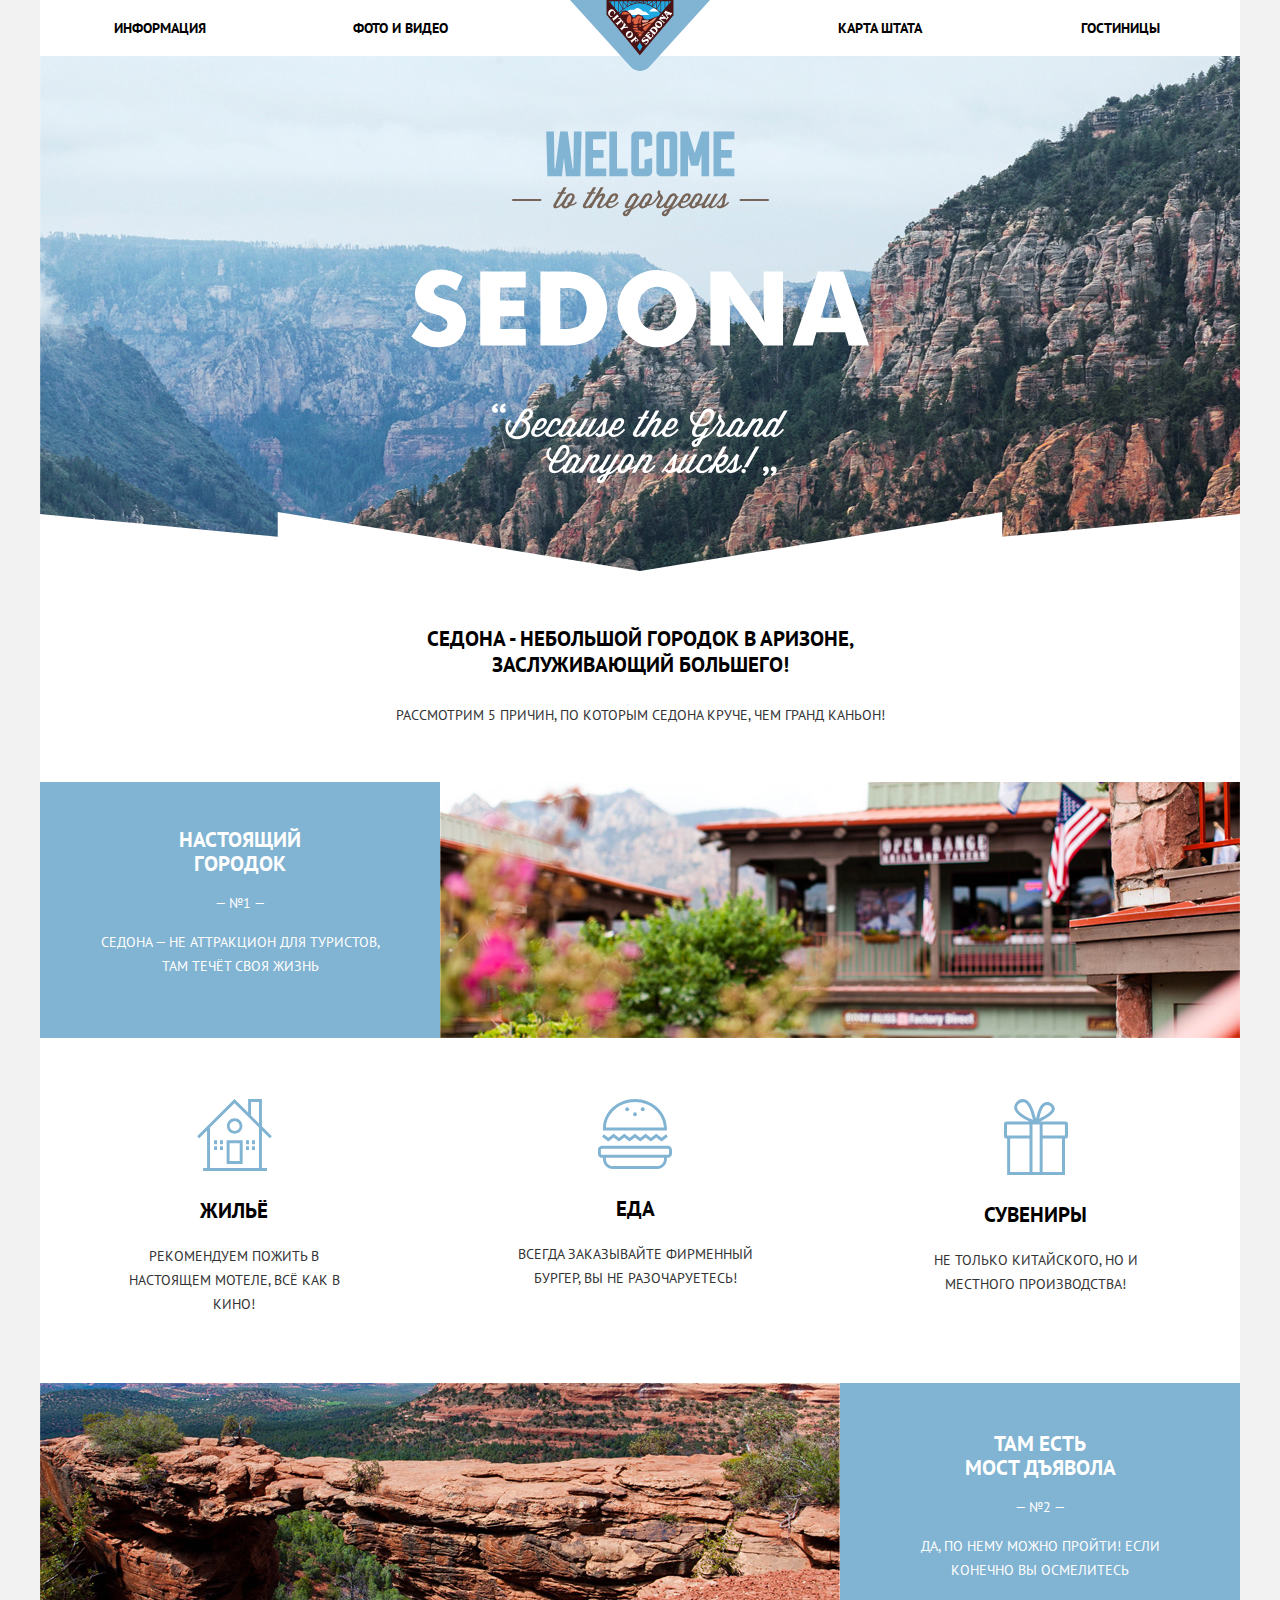
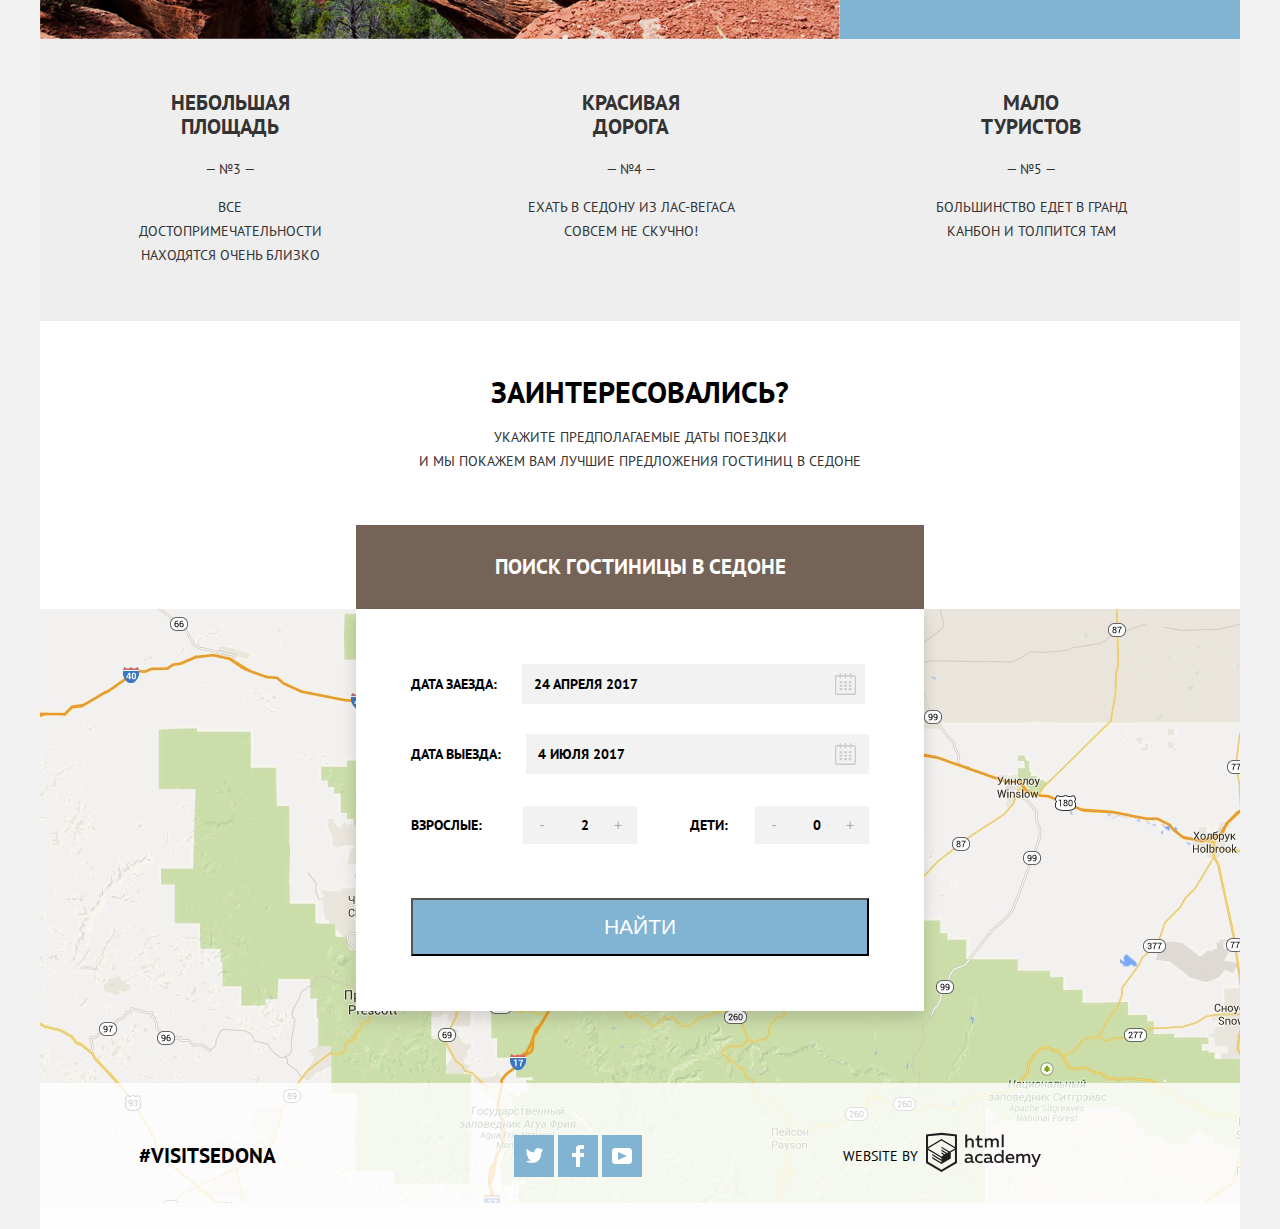
==== commit 629f586e: "Начала вторую страницу, поправила немного главную" ====
--- a/index.html
+++ b/index.html
@@ -11,7 +11,7 @@
   <div class="body-container">
     <div class="page-wrapper">
       <header class="header-navigation">
-        <a class="main-header-logo">
+        <a class="main-header-logo" href="index.html">
           <img src="img/logo-sedona.svg" width="140" height="71" alt="Логотип «City of Sedona»">
         </a>
         <nav class="main-navigation">
@@ -139,13 +139,13 @@
       </div>
       <div class="modal-line">
         <p>
-          <label for="adult">Взрослые:</label>
+          <label for="adult" class="adult">Взрослые:</label>
           <button type="button" class="quantity-controller">-</button>
           <input type="text" class="castom-form-small" id="adult" name="adult" placeholder="2">
           <button type="button" class="quantity-controller">+</button>
         </p>
         <p>
-          <label for="child">Дети:</label>
+          <label for="child" class="child">Дети:</label>
           <button type="button" class="quantity-controller">-</button>
           <input type="text" class="castom-form-small" id="child" name="child" placeholder="0">
           <button type="button" class="quantity-controller">+</button>
--- a/css/style.css
+++ b/css/style.css
@@ -129,6 +129,184 @@
   background-color: #fff;
 }
 
+.form {
+  height: 215px;
+  background: url(../img/filter-background.jpg) center no-repeat;
+  background-size: cover;
+}
+
+.filter-range {
+  width: 330px;
+  padding-top: 30px;
+  color: #ffffff;
+  text-transform: uppercase;
+}
+
+.filter-range-title {
+  margin-bottom: 9px;
+
+  font-weight: 600;
+  font-size: 16px;
+  line-height: 21px;
+}
+
+.price-controls {
+  position: relative;
+
+  height: 36px;
+  margin-bottom: 20px;
+
+  font-size: 0;
+
+  border: 2px solid #ffffff;
+  border-radius: 2px;
+}
+
+.price-controls::after {
+  content: "";
+  position: absolute;
+  top: 50%;
+  left: 50%;
+
+  width: 2px;
+  height: 22px;
+
+  background: #ffffff;
+  transform: translate(-50%, -50%);
+}
+
+.price-controls label {
+  display: inline-block;
+
+  font-size: 14px;
+  line-height: 38px;
+  vertical-align: top;
+
+  cursor: pointer;
+}
+
+.price-controls .min-price,
+.price-controls .max-price {
+  width: 90px;
+  padding-left: 65px;
+}
+
+.price-controls input {
+  width: 50px;
+  margin: 0;
+
+  color: inherit;
+  font: inherit;
+
+  background: none;
+  border: none;
+}
+
+.range-controls {
+  position: relative;
+
+  margin-bottom: 32px;
+}
+
+.range-controls .scale {
+  height: 2px;
+
+  background: rgba(255, 255, 255, 0.3);
+}
+
+.range-controls .bar {
+  width: 80%;
+  height: 2px;
+
+  background: #ffffff;
+}
+
+.range-toggle {
+  position: absolute;
+  top: -9px;
+
+  width: 4px;
+  height: 4px;
+
+  background: #ababab;
+  border: 8px solid #ffffff;
+  border-radius: 50%;
+  box-shadow: 0 2px 1px 0 rgba(0, 1, 1, 0.2);
+  cursor: pointer;
+}
+
+.range-toggle:hover {
+  background: #1c4f80;
+}
+
+.range-toggle-min {
+  left: 0;
+}
+
+.range-toggle-max {
+  left: 80%;
+}
+
+.btn-transparent {
+  display: block;
+  margin: 0 auto;
+  padding: 6px 35px;
+
+  font-size: 14px;
+  line-height: 20px;
+  color: #ffffff;
+  text-transform: uppercase;
+
+  background: transparent;
+  border: 2px solid #ffffff;
+  border-radius: 2px;
+  cursor: pointer;
+}
+
+.btn-transparent:hover {
+  color: #000000;
+
+  background: #ffffff;
+}
+
+.sort {
+  padding-left: 72px;
+  display: flex;
+  align-items: center;
+  min-height: 86px;
+  background-color: #fff;
+}
+
+.sort__items {
+  margin-right: 41px;
+  font-size: 21px;
+  line-height: 26px;
+}
+
+.sort-choice {
+  margin-right: 40px;
+  font-size: 12px;
+}
+
+.sort-price {
+  margin-right: 33px;
+  font-size: 12px;
+  color: #81b3d2;
+}
+
+.sort-type {
+  margin-right: 33px;
+  font-size: 12px;
+  color: rgba(0, 0, 0, 0.3);
+  border-bottom: 1px dashed #81b3d2;
+}
+
+.sort-rating {
+  font-size: 12px;
+  color: rgba(0, 0, 0, 0.3);
+  border-bottom: 1px dashed #81b3d2
+}
+
 .about-sedona {
   margin: 0;
   padding-bottom: 55px;
@@ -151,6 +329,61 @@
 
   font-weight: 400;
   color: #333;
+}
+
+.catalog-list {
+  background-color: #fff;
+}
+
+.catalog-item {
+  padding-top: 30px;
+  padding-left: 72px;
+  display: flex;
+  position: relative;
+
+  border-top: 1px solid rgba(0, 0, 0, 0.3);
+  border-bottom: 1px solid rgba(0, 0, 0, 0.3);
+}
+
+.item-image {
+  padding-right: 30px;
+}
+
+.item-wrapper h3 {
+  margin: 0;
+  padding: 0;
+  padding-bottom: 10px;
+}
+
+.info-category {
+  width: 185px;
+  display: flex;
+  justify-content: space-between;
+}
+
+.catalog_item-price {
+  display: flex;
+}
+
+.hotel-name {
+  margin-bottom: 17px;
+}
+
+.info-category p {
+  margin: 0;
+  padding: 0;
+}
+
+.item-status {
+  position: absolute;
+  top: 70%;
+  right: 10%;
+}
+
+.stars-mark {
+  position: absolute;
+  top: 20%;
+  right: 10%;
 }
 
 .feature-photo {
@@ -456,6 +689,16 @@
   align-items: center;
 }
 
+.adult {
+  display: inline-block;
+  margin-right: 41px;
+}
+
+.child {
+  display: inline-block;
+  margin-right: 27px;
+}
+
 .castom-form-small {
   height: 38px;
   width: 38px;
@@ -567,6 +810,12 @@
 }
 
 .button-more {
+  margin-right: 4px;
+  width: 110px;
+  height: 29px;
+  display: inline-block;
+  text-align: center;
+
   color: #fff;
 
   background-color: #81b3d2;
@@ -584,6 +833,11 @@
 }
 
 .button-reserve {
+  width: 127px;
+  height: 29px;
+  display: inline-block;
+  text-align: center;
+
   color: #fff;
 
   background-color: #766357;
@@ -614,6 +868,8 @@
   display: flex;
   justify-content: space-around;
   align-items: center;
+  position: relative;
+  z-index: 1;
 
   background-color: rgba(255, 255, 255, 0.8);
 }
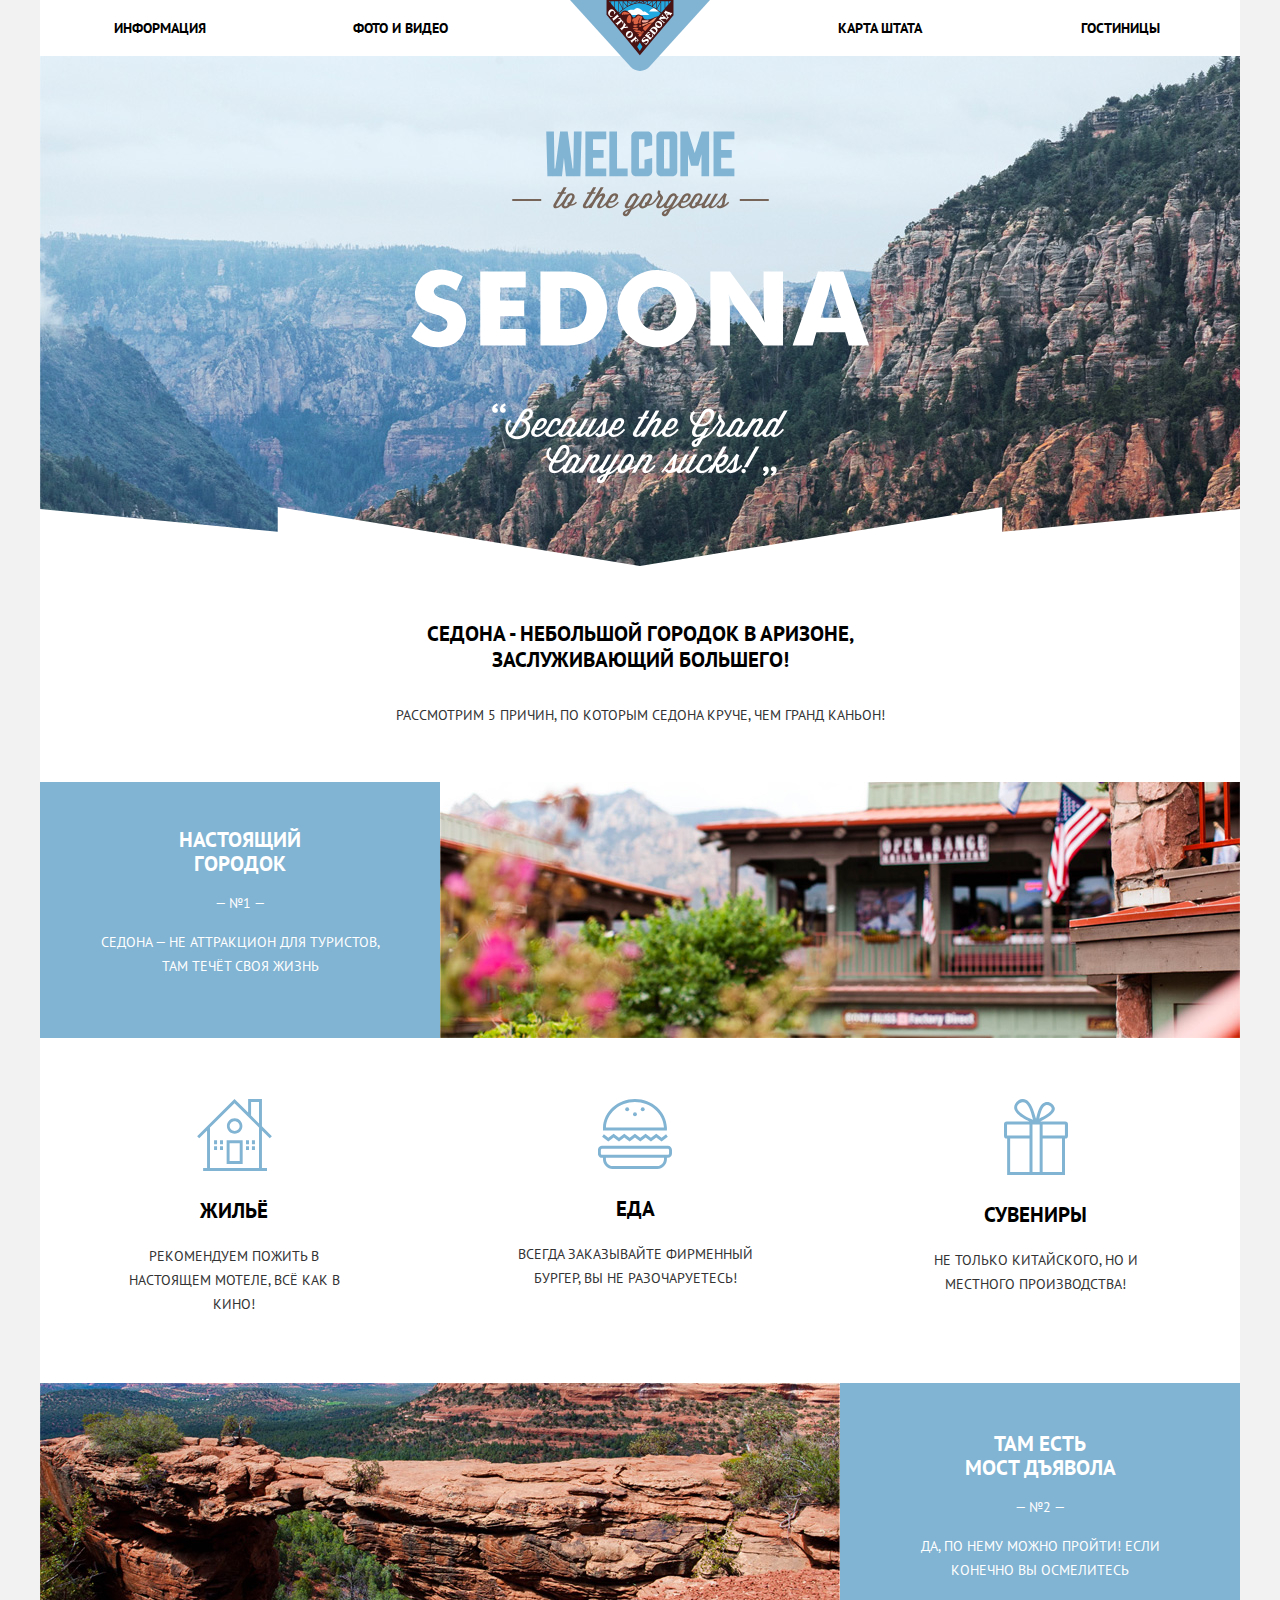
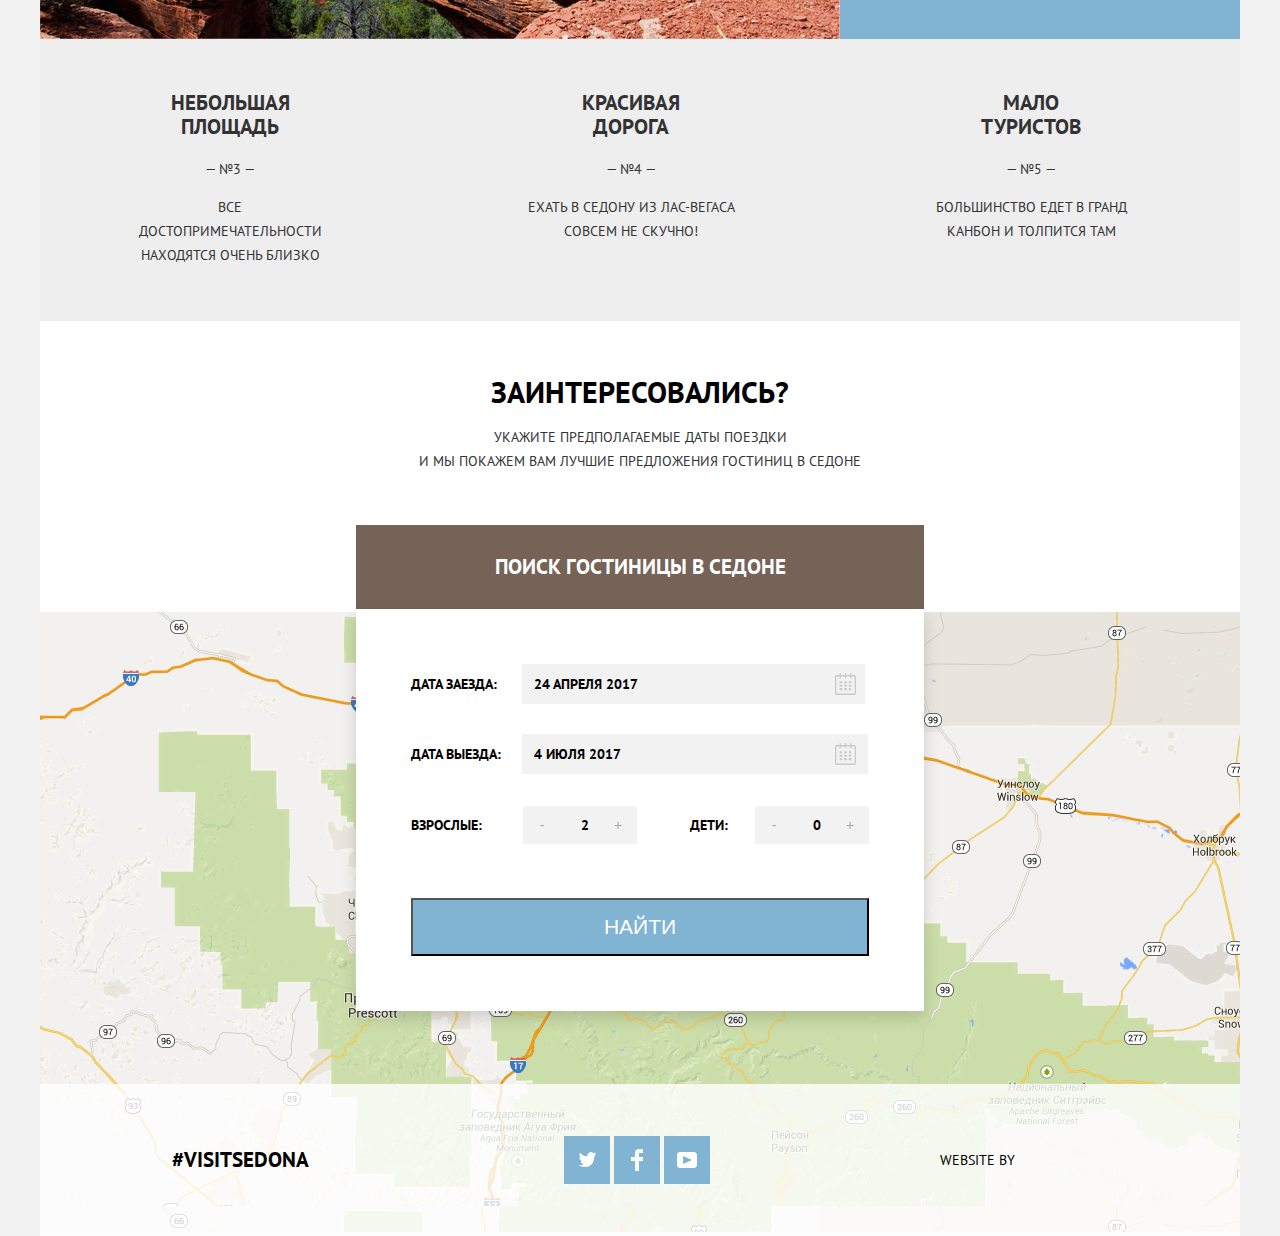
==== commit de9f5bd0: "Все кроме js" ====
--- a/index.html
+++ b/index.html
@@ -7,8 +7,10 @@
   <link href="css/normalize.css" rel="stylesheet">
   <link href="css/style.css" rel="stylesheet">
 </head>
+
 <body>
   <div class="body-container">
+
     <div class="page-wrapper">
       <header class="header-navigation">
         <a class="main-header-logo" href="index.html">
@@ -48,7 +50,7 @@
       </section>
 
       <section class="service">
-        <div class="service__items__hotel">
+        <div class="service-items-hotel">
           <svg xmlns="http://www.w3.org/2000/svg" width="75" height="72" viewBox="0 0 75 72">
             <g fill="#81B3D2">
               <path d="M29.656 65.033h16V41.21h-16v23.823zm2.937-20.899h10.125V62.11H32.593V44.134z"/>
@@ -57,9 +59,9 @@
             </g>
           </svg>
           <h3>Жильё</h3>
-          <p class="service__hotel">Рекомендуем пожить в настоящем мотеле, всё как в кино!</p>
+          <p class="service-hotel">Рекомендуем пожить в настоящем мотеле, всё как в кино!</p>
         </div>
-        <div class="service__items__food">
+        <div class="service-items-food">
           <svg xmlns="http://www.w3.org/2000/svg" width="74" height="70" viewBox="0 0 74 70">
             <g fill="#81B3D2">
               <path d="M69.854 46.71H4.051c-2.274 0-4.135 1.94-4.135 4.313v3.504c0 2.372 1.861 4.313 4.135 4.313h.93v1.053c0 5.536 4.341 10.065 9.648 10.065h44.646c5.306 0 9.648-4.529 9.648-10.065V58.84h.93c2.274 0 4.135-1.941 4.135-4.313v-3.504c0-2.373-1.86-4.313-4.134-4.313zm-3.848 13.184c0 3.871-3.019 7.021-6.73 7.021H14.629c-3.711 0-6.731-3.15-6.731-7.021v-1.053h58.107v1.053zm5.065-5.367c0 .688-.558 1.271-1.218 1.271H4.051c-.66 0-1.217-.582-1.217-1.271v-3.504c0-.688.558-1.271 1.217-1.271h65.802c.66 0 1.218.582 1.218 1.271v3.504zM15.634 38.406l5.323 4.059 5.326-4.059 5.328 4.059 5.328-4.059 5.328 4.059 5.329-4.059 5.327 4.059 5.33-4.06 5.336 4.059 6.194-4.712-1.72-2.459-4.474 3.403-5.336-4.057-5.33 4.056-5.327-4.057-5.329 4.057-5.328-4.057-5.328 4.057-5.328-4.057-5.325 4.057-5.323-4.057-5.327 4.057-4.467-3.401-1.721 2.457 6.188 4.714zM7.978 31.544H68.855c.041-.619.069-1.241.069-1.87 0-.394-.016-.783-.032-1.173C68.227 12.657 54.186 0 36.952 0 19.719 0 5.677 12.657 5.013 28.501c-.017.39-.032.78-.032 1.173 0 .629.028 1.251.07 1.87h2.927zM36.952 3.043c15.591 0 28.35 11.316 29.021 25.458H7.931c.673-14.142 13.43-25.458 29.021-25.458z"/>
@@ -69,14 +71,14 @@
             </g>
           </svg>
           <h3>Еда</h3>
-          <p class="service__food">Всегда заказывайте фирменный бургер, Вы не разочаруетесь!</p>
+          <p class="service-food">Всегда заказывайте фирменный бургер, Вы не разочаруетесь!</p>
         </div>
-        <div class="service__items__things">
+        <div class="service-items-things">
           <svg xmlns="http://www.w3.org/2000/svg" width="64" height="76" viewBox="0 0 64 76">
             <path fill="#81B3D2" fill-rule="evenodd" d="M61.097 22.501H36.312C50.125 15.602 51.229 11.25 50.72 8.816c-1.162-3.963-5.692-7.023-10.002-5.407-5.569 2.089-7.137 10.388-8.644 16.387-1.924-6.07-3.784-13.814-8.136-17.737C22.677.921 20.843-.205 18.175.031c-4.026.356-9.802 5.382-7.458 10.981 2.251 5.378 9.687 8.777 14.578 11.489H2.879A2.882 2.882 0 0 0 0 25.37v11.322a2.882 2.882 0 0 0 2.879 2.869h.274V76h57.841V39.561h.103a2.882 2.882 0 0 0 2.88-2.869V25.37a2.882 2.882 0 0 0-2.88-2.869zM42.413 5.944c2.103-.31 4.982 1.299 5.255 3.209.393 2.756-3.4 5.255-5.086 6.421-2.523 1.744-4.928 2.643-7.287 4.055.884-3.69 2.549-13.011 7.118-13.685zm-22.882 9.968c-2.225-1.485-6.544-4.431-6.44-7.771.112-3.595 5.743-6.57 8.814-3.886 3.856 3.371 5.713 11.105 7.119 16.557-3.249-1.539-6.328-2.788-9.493-4.9zm5.972 57.114H6.136V39.561h19.368v33.465zm0-36.502H3.046V25.538h22.457v10.986zm10.157 0v36.503h-7.174V25.538h7.174v10.986zm22.351 36.502H38.644V39.561h19.367v33.465zm2.92-36.502H38.644V25.538h22.287v10.986z" clip-rule="evenodd"/>
           </svg>
           <h3>Сувениры</h3>
-          <p class="service__things">Не только китайского, но и местного производства!</p>
+          <p class="service-things">Не только китайского, но и местного производства!</p>
         </div>
       </section>
 
@@ -112,32 +114,29 @@
           <h2 class="appointment-title">Заинтересовались?</h2>
           <p class="appointment-info">Укажите предполагаемые даты поездки<br>и мы покажем Вам лучшие предложения гостиниц в
           Седоне</p>
-          <a href="hotels.html">Поиск гостиницы в Седоне</a>
+          <a class="search-btn" href="hotels.html">Поиск гостиницы в Седоне</a>
         </header>
+
         <form class="search" method="get" action="https://echo.htmlacademy.ru">
           <div class="form-wrapper arrivial-date">
             <label for="datein" class="datein">Дата заезда:</label>
             <input type="text" class="castom-form" id="datein" name="datein" placeholder="24 апреля 2017">
             <svg class="calendar-icon" aria-hidden="true" xmlns="http://www.w3.org/2000/svg" width="21" height="22"
-            viewBox="0 0 21 22">
-            <path fill="currentColor"
+            viewBox="0 0 21 22"><path fill="currentColor"
             d="M19.251 2.025h-2.845V.648c0-.381-.294-.689-.656-.689-.363 0-.656.308-.656.689v1.377h-3.938V.648c0-.381-.294-.689-.655-.689-.363 0-.657.308-.657.689v1.377H5.906V.648c0-.381-.294-.689-.656-.689-.363 0-.657.308-.657.689v1.377H1.75C.784 2.025 0 2.847 0 3.862v16.302C0 21.179.784 22 1.75 22h17.501c.966 0 1.749-.821 1.749-1.836V3.862c0-1.015-.783-1.837-1.749-1.837zm.437 18.139a.448.448 0 0 1-.437.459H1.75a.45.45 0 0 1-.438-.459V3.862a.45.45 0 0 1 .438-.459h2.844v1.378c0 .381.294.689.657.689.362 0 .656-.308.656-.689V3.403h3.938v1.378c0 .381.294.689.657.689.361 0 .655-.308.655-.689V3.403h3.938v1.378c0 .381.293.689.656.689.362 0 .656-.308.656-.689V3.403h2.845c.241 0 .437.206.437.459v16.302z"/>
             <path fill="currentColor"
-            d="M4.594 8.225h2.625v2.066H4.594zM4.594 11.668h2.625v2.067H4.594zM4.594 15.112h2.625v2.066H4.594zM9.188 15.112h2.625v2.066H9.188zM9.188 11.668h2.625v2.067H9.188zM9.188 8.225h2.625v2.066H9.188zM13.781 15.112h2.625v2.066h-2.625zM13.781 11.668h2.625v2.067h-2.625zM13.781 8.225h2.625v2.066h-2.625z"/>
-          </svg>
+            d="M4.594 8.225h2.625v2.066H4.594zM4.594 11.668h2.625v2.067H4.594zM4.594 15.112h2.625v2.066H4.594zM9.188 15.112h2.625v2.066H9.188zM9.188 11.668h2.625v2.067H9.188zM9.188 8.225h2.625v2.066H9.188zM13.781 15.112h2.625v2.066h-2.625zM13.781 11.668h2.625v2.067h-2.625zM13.781 8.225h2.625v2.066h-2.625z"/></svg>
         </div>
         <div class="form-wrapper departure-date">
           <label for="dateout" class="dateout">Дата выезда:</label>
-          <input type="text" class="castom-form" id="dateout" name="dateout" placeholder="4 июля 2017">
+          <input type="text" class="castom-form castom-dateout" id="dateout" name="dateout" placeholder="4 июля 2017">
           <svg class="calendar-icon" aria-hidden="true" xmlns="http://www.w3.org/2000/svg" width="21" height="22"
-          viewBox="0 0 21 22">
-          <path fill="currentColor"
+          viewBox="0 0 21 22"><path fill="currentColor"
           d="M19.251 2.025h-2.845V.648c0-.381-.294-.689-.656-.689-.363 0-.656.308-.656.689v1.377h-3.938V.648c0-.381-.294-.689-.655-.689-.363 0-.657.308-.657.689v1.377H5.906V.648c0-.381-.294-.689-.656-.689-.363 0-.657.308-.657.689v1.377H1.75C.784 2.025 0 2.847 0 3.862v16.302C0 21.179.784 22 1.75 22h17.501c.966 0 1.749-.821 1.749-1.836V3.862c0-1.015-.783-1.837-1.749-1.837zm.437 18.139a.448.448 0 0 1-.437.459H1.75a.45.45 0 0 1-.438-.459V3.862a.45.45 0 0 1 .438-.459h2.844v1.378c0 .381.294.689.657.689.362 0 .656-.308.656-.689V3.403h3.938v1.378c0 .381.294.689.657.689.361 0 .655-.308.655-.689V3.403h3.938v1.378c0 .381.293.689.656.689.362 0 .656-.308.656-.689V3.403h2.845c.241 0 .437.206.437.459v16.302z"/>
           <path fill="currentColor"
-          d="M4.594 8.225h2.625v2.066H4.594zM4.594 11.668h2.625v2.067H4.594zM4.594 15.112h2.625v2.066H4.594zM9.188 15.112h2.625v2.066H9.188zM9.188 11.668h2.625v2.067H9.188zM9.188 8.225h2.625v2.066H9.188zM13.781 15.112h2.625v2.066h-2.625zM13.781 11.668h2.625v2.067h-2.625zM13.781 8.225h2.625v2.066h-2.625z"/>
-        </svg>
-      </div>
-      <div class="modal-line">
+          d="M4.594 8.225h2.625v2.066H4.594zM4.594 11.668h2.625v2.067H4.594zM4.594 15.112h2.625v2.066H4.594zM9.188 15.112h2.625v2.066H9.188zM9.188 11.668h2.625v2.067H9.188zM9.188 8.225h2.625v2.066H9.188zM13.781 15.112h2.625v2.066h-2.625zM13.781 11.668h2.625v2.067h-2.625zM13.781 8.225h2.625v2.066h-2.625z"/></svg>
+        </div>
+        <div class="modal-line">
         <p>
           <label for="adult" class="adult">Взрослые:</label>
           <button type="button" class="quantity-controller">-</button>
@@ -151,55 +150,43 @@
           <button type="button" class="quantity-controller">+</button>
         </p>
         <button type="button" class="search-button">Найти</button>
+         </div>
+      </form>
+      <div class="map">
+      <iframe src="https://www.google.com/maps/embed?pb=!1m18!1m12!1m3!1d838170.9347907627!2d-112.35534560552637!3d34.853583537985216!2m3!1f0!2f0!3f0!3m2!1i1024!2i768!4f13.1!3m3!1m2!1s0x872da132f942b00d%3A0x5548c523fa6c8efd!2z0KHQtdC00L7QvdCwLCDQkNGA0LjQt9C-0L3QsCA4NjMzNiwg0KHQqNCQ!5e0!3m2!1sru!2sru!4v1544848974806" width="1200" height="593" frameborder="0" style="border:0" allowfullscreen></iframe>
       </div>
-    </form>
-    <div class="map">
-     <iframe src="https://www.google.com/maps/embed?pb=!1m18!1m12!1m3!1d838170.9347907627!2d-112.35534560552637!3d34.853583537985216!2m3!1f0!2f0!3f0!3m2!1i1024!2i768!4f13.1!3m3!1m2!1s0x872da132f942b00d%3A0x5548c523fa6c8efd!2z0KHQtdC00L7QvdCwLCDQkNGA0LjQt9C-0L3QsCA4NjMzNiwg0KHQqNCQ!5e0!3m2!1sru!2sru!4v1544848974806" width="1200" height="593" frameborder="0" style="border:0" allowfullscreen></iframe>
-    </div>
-  </section>
-
-</main>
+    </section>
+   </main>
 
 <footer class="main-footer">
   <a class="visitsedona" href="#">#VISITSEDONA</a>
   <ul class="footer-social">
-
     <li><a class="social-button" href="#" aria-label="Твиттер">
       <svg xmlns="http://www.w3.org/2000/svg" xmlns:xlink="http://www.w3.org/1999/xlink" width="17" height="15"
-      viewBox="0 0 17 15">
-      <path fill="currentColor"
-      d="M10.95.144c1.685-.496 2.984.27 3.577 1.179.673-.231 1.331-.481 2.011-.708a2.345 2.345 0 0 1-.857 1.768c.685.17 1.304-.491 1.304-.491-.169 1-1.006 1.788-1.563 2.024-.231 6.75-3.175 11.217-10.077 11.082h-.446c-.41 0-4.164-.46-4.898-1.887 2.271.196 3.893-.422 4.693-1.177-.96-.3-2.679-.477-2.979-2.95.349.106.564.228 1.19.119C1.705 8.247.374 7.53.448 5.33c.285.328 1.067.536 1.34.472C1.085 5.561-.182 2.442.894.85c1.818 1.854 3.735 3.606 7.152 3.773C8.254 2.33 9.183.793 10.95.144z"/>
-    </svg>
-  </a></li>
+      viewBox="0 0 17 15"><path fill="currentColor"
+      d="M10.95.144c1.685-.496 2.984.27 3.577 1.179.673-.231 1.331-.481 2.011-.708a2.345 2.345 0 0 1-.857 1.768c.685.17 1.304-.491 1.304-.491-.169 1-1.006 1.788-1.563 2.024-.231 6.75-3.175 11.217-10.077 11.082h-.446c-.41 0-4.164-.46-4.898-1.887 2.271.196 3.893-.422 4.693-1.177-.96-.3-2.679-.477-2.979-2.95.349.106.564.228 1.19.119C1.705 8.247.374 7.53.448 5.33c.285.328 1.067.536 1.34.472C1.085 5.561-.182 2.442.894.85c1.818 1.854 3.735 3.606 7.152 3.773C8.254 2.33 9.183.793 10.95.144z"/></svg></a></li>
 
-  <li><a class="social-button" href="#" aria-label="Фейсбук">
-    <svg xmlns="http://www.w3.org/2000/svg" width="12" height="22" viewBox="0 0 12 22">
-      <path fill="currentColor" d="M12 4V0H8a4 4 0 0 0-4 4v4H0v4h4v10h4V12h4V8H8V4h4z"/>
-    </svg>
-  </a></li>
+    <li><a class="social-button" href="#" aria-label="Фейсбук">
+    <svg xmlns="http://www.w3.org/2000/svg" width="12" height="22" viewBox="0 0 12 22"><path fill="currentColor" d="M12 4V0H8a4 4 0 0 0-4 4v4H0v4h4v10h4V12h4V8H8V4h4z"/></svg></a></li>
 
-  <li><a class="social-button" href="#" aria-label="Ютюб">
+    <li><a class="social-button" href="#" aria-label="Ютюб">
     <svg xmlns="http://www.w3.org/2000/svg" xmlns:xlink="http://www.w3.org/1999/xlink" width="20" height="16"
-    viewBox="0 0 20 16">
-    <path fill="currentColor"
-    d="M17 0H3C1.35 0 0 1.35 0 3v10c0 1.65 1.35 3 3 3h14c1.65 0 3-1.35 3-3V3c0-1.65-1.35-3-3-3zM6.027 11.998V4.002L15.014 8l-8.987 3.998z"/>
-  </svg>
-</a></li>
+    viewBox="0 0 20 16"><path fill="currentColor"
+    d="M17 0H3C1.35 0 0 1.35 0 3v10c0 1.65 1.35 3 3 3h14c1.65 0 3-1.35 3-3V3c0-1.65-1.35-3-3-3zM6.027 11.998V4.002L15.014 8l-8.987 3.998z"/></svg></a></li>
+  </ul>
 
-</ul>
-<address class="footer-copyright">
+  <address class="footer-copyright">
   <p class="logo-htmlacademy">Website by</p>
   <a class="button-htmlacademy" href="https://htmlacademy.ru" aria-label="html academy">
     <svg width="115" height="41" id="Layer_1" data-name="Layer 1" xmlns="http://www.w3.org/2000/svg"
-    viewBox="0 0 108.08 36.85"><title>logo-htmlacademy-small1</title>
-    <path
-    d="M44.61,26.88a2,2,0,0,0,.55-0.1v1.33a3.25,3.25,0,0,1-1.18.21,1.67,1.67,0,0,1-1.67-1,4.84,4.84,0,0,1-3.14,1.08c-1.51,0-2.91-.83-2.91-2.55,0-2.13,2-2.79,3.71-2.79a11.08,11.08,0,0,1,2.17.25v-0.3c0-1-.76-1.77-2.19-1.77a7.42,7.42,0,0,0-3,.64v-1.7a10.21,10.21,0,0,1,3.19-.55c2.36,0,3.81,1.12,3.81,3.65v3a0.54,0.54,0,0,0,.49.59h0.17Zm-6.44-1.13A1.35,1.35,0,0,0,39.63,27h0.11a3.39,3.39,0,0,0,2.41-1V24.58a9.72,9.72,0,0,0-1.81-.21c-1,0-2.16.33-2.16,1.38h0Zm12.36-6.11a5,5,0,0,1,2.57.64V22a4.08,4.08,0,0,0-2.3-.7,2.75,2.75,0,1,0,0,5.49,5,5,0,0,0,2.43-.64v1.71a6.27,6.27,0,0,1-2.76.57A4.21,4.21,0,0,1,46,24.51q0-.21,0-0.41a4.32,4.32,0,0,1,4.18-4.46h0.38Zm12.17,7.24a2,2,0,0,0,.55-0.1v1.33a3.25,3.25,0,0,1-1.18.21,1.67,1.67,0,0,1-1.67-1,4.84,4.84,0,0,1-3.14,1.08c-1.51,0-2.91-.83-2.91-2.55,0-2.13,2-2.79,3.71-2.79a11.08,11.08,0,0,1,2.17.25v-0.3c0-1-.76-1.77-2.19-1.77a7.42,7.42,0,0,0-3,.64v-1.7a10.21,10.21,0,0,1,3.19-.55c2.36,0,3.81,1.12,3.81,3.65v3a0.54,0.54,0,0,0,.49.59h0.17Zm-6.44-1.13A1.35,1.35,0,0,0,57.73,27h0.11a3.39,3.39,0,0,0,2.41-1V24.58a9.72,9.72,0,0,0-1.81-.21c-1.06,0-2.16.33-2.16,1.38h0ZM73,16V28.2H71.35V26.88a3.88,3.88,0,0,1-3.19,1.54,4.4,4.4,0,0,1,0-8.78,3.81,3.81,0,0,1,3,1.3V16H73Zm-4.53,5.22a2.76,2.76,0,1,0,0,5.52A2.86,2.86,0,0,0,71.15,25V23A2.91,2.91,0,0,0,68.49,21.27ZM79,19.64c3.31,0,4.46,2.68,3.92,5.09H76.7c0.21,1.5,1.67,2.11,3.19,2.11a6.11,6.11,0,0,0,2.64-.59v1.6a7.14,7.14,0,0,1-3,.57C77,28.42,74.78,27,74.78,24a4.18,4.18,0,0,1,4-4.39H79Zm0.09,1.54a2.28,2.28,0,0,0-2.44,2.1v0.06H81.3A2,2,0,0,0,79.13,21.18Zm5.73,7V19.87h1.65v1a3.81,3.81,0,0,1,2.78-1.27A2.86,2.86,0,0,1,91.89,21a4.12,4.12,0,0,1,2.91-1.33A3.06,3.06,0,0,1,98,23V28.2h-1.9V23.05a1.59,1.59,0,0,0-1.42-1.75H94.42a2.8,2.8,0,0,0-2.07,1.12V28.2h-1.9V23.05A1.59,1.59,0,0,0,89,21.31H88.8a3,3,0,0,0-2.21,1.29v5.63H84.86Zm21.31-8.33h1.9l-3.91,9.46c-0.9,2.17-2.09,2.86-3.35,2.86a4.76,4.76,0,0,1-1.1-.14V30.46a2.86,2.86,0,0,0,.85.12c0.9,0,1.58-.64,2.07-1.9l0.17-.42-4-8.4h2l2.86,6.29ZM38.73,1.46V6.22a3.81,3.81,0,0,1,2.7-1.14,3.25,3.25,0,0,1,3.44,3.4v5.15H43V8.72a1.81,1.81,0,0,0-1.61-2h-0.3a2.93,2.93,0,0,0-2.32,1.39v5.52h-1.9V1.46h1.9ZM49.94,2.31v3h3V6.91h-3v3.81c0,1.1.5,1.46,1.58,1.46a4.49,4.49,0,0,0,1.69-.33v1.6A6.8,6.8,0,0,1,51,13.8a2.55,2.55,0,0,1-2.86-2.74V6.89H46.58V5.26h1.5V2.74Zm5.4,11.31V5.28H57v1A3.81,3.81,0,0,1,59.77,5a2.86,2.86,0,0,1,2.6,1.33A4.12,4.12,0,0,1,65.28,5,3.06,3.06,0,0,1,68.44,8.4v5.21h-1.9V8.46a1.59,1.59,0,0,0-1.42-1.75H64.89a2.8,2.8,0,0,0-2.07,1.12v5.78h-1.9V8.46A1.59,1.59,0,0,0,59.5,6.71H59.27A3,3,0,0,0,57.06,8v5.63H55.34ZM71.17,1.45H73V13.6H71.17V1.45ZM14.71,0H14.55L0,1.54V28.21l14.55,8.66,14.55-8.66V1.54Zm12.5,27.1L14.55,34.64,1.9,27.12V16.18l12.59,7.5V25L5.86,19.9v1.31l8.68,5.21v1.39L5.87,22.65V24l8.68,5.21,8.75-5.24V18.31L27.2,16V27.12Zm0-12.53-3.48,2-1.6,1L14.51,13v1.31L21,18.23H21l-0.14.09-1,.54-5.37-3.2V17l4.24,2.52-1,.67-3.2-1.9v1.31l2.1,1.24L14.5,22.1,2,14.65,14.51,7.11Zm0-1.32L14.49,5.76,1.91,13.25v-10L14.56,1.92,27.21,3.25v10h0Z"
-    transform="translate(0 -0.02)" fill="#231f20"/>
-  </svg>
-</a>
+    viewBox="0 0 108.08 36.85"><title>logo-htmlacademy-small1</title></svg></a>
 </address>
 </footer>
+
 </div>
+
+<script src="sedona.js"></script>
+
 </body>
 </html>
 
--- a/css/style.css
+++ b/css/style.css
@@ -18,11 +18,11 @@
 input[type="radio"].visually-hidden {
   position: absolute;
 
+  margin: -1px;
+  padding: 0;
   width: 1px;
   height: 1px;
-  margin: -1px;
   border: 0;
-  padding: 0;
 
   white-space: nowrap;
 
@@ -41,6 +41,7 @@
   margin: 0 auto;
   padding: 0;
   width: 1200px;
+
   background-image: url("../bg-inner.png");
 }
 
@@ -48,8 +49,13 @@
   text-decoration: none;
 }
 
+ul {
+  list-style: none;
+}
+
 .header-navigation {
   position: relative;
+
   color: #000;
   background-color: #fff;
 }
@@ -63,12 +69,12 @@
 }
 
 .site-navigation {
-  padding: 0;
-  margin: 0;
+  display: flex;
+  flex-wrap: wrap;
+  margin: 0;
+  padding: 0;
+
   list-style: none;
-
-  display: flex;
-  flex-wrap: wrap;
 }
 
 .site-navigation li:nth-child(2) {
@@ -79,6 +85,7 @@
   display: inline-block;
   padding: 16px 0;
   width: 240px;
+
   text-align: center;
 }
 
@@ -117,44 +124,120 @@
   left: 0;
   right: 0;
   height: 59px;
+
   background: url(../img/polygon.svg) center no-repeat;
   background-size: cover;
 }
 
 .welcome-img-sedona {
-  margin-bottom: 80px;
+  margin-bottom: 75px;
 }
 
 .accost {
   background-color: #fff;
 }
 
-.form {
-  height: 215px;
+.filter {
+  display: flex;
+  padding: 25px 74px 11px 100px;
+
   background: url(../img/filter-background.jpg) center no-repeat;
   background-size: cover;
 }
 
+.filter legend {
+  margin-left: -40px;
+  margin-bottom: 26px;
+  padding: 0;
+
+  font-size: 16px;
+  line-height: 21px;
+  color: #fff;
+}
+
+.filter ul {
+  margin: 0;
+  padding: 0;
+
+  list-style: none;
+  line-height: 21px;
+  color: #fff;
+}
+
+.filter-option {
+  margin-bottom: 19px;
+}
+
+.filter-infrastructure {
+  margin-right: 140px;
+}
+
+.filter-infrastructure-title {
+  margin-right: 115px;
+}
+
+.filter-housing {
+  margin-right: 325px;
+}
+
+.filter-option label {
+  display: block;
+  position: relative;
+
+  cursor: pointer;
+  user-select: none;
+
+  font-size: 14px;
+  font-weight: 400;
+}
+
+.filter-input-checkbox + label::before {
+  content: "";
+  position: absolute;
+  left: -42px;
+  top: 0;
+
+  width: 20px;
+  height: 20px;
+  border-radius: 4px;
+
+  border: 2px solid #fff;
+}
+
+.filter-input-checkbox:checked + label::after {
+  content: "";
+
+  position: absolute;
+  left: -42px;
+  top: 0;
+
+  width: 27px;
+  height: 23px;
+
+  background-image: url("../img/checkbox-on.svg");
+  background-repeat: no-repeat;
+  background-position: 0 0;
+}
+
 .filter-range {
   width: 330px;
-  padding-top: 30px;
-  color: #ffffff;
+
+  color: #fff;
   text-transform: uppercase;
 }
 
 .filter-range-title {
   margin-bottom: 9px;
 
-  font-weight: 600;
   font-size: 16px;
   line-height: 21px;
+  font-weight: 600;
 }
 
 .price-controls {
-  position: relative;
-
+  margin-bottom: 20px;
+  position: relative;
   height: 36px;
-  margin-bottom: 20px;
 
   font-size: 0;
 
@@ -187,13 +270,13 @@
 
 .price-controls .min-price,
 .price-controls .max-price {
+  padding-left: 65px;
   width: 90px;
-  padding-left: 65px;
 }
 
 .price-controls input {
+  margin: 0;
   width: 50px;
-  margin: 0;
 
   color: inherit;
   font: inherit;
@@ -203,9 +286,8 @@
 }
 
 .range-controls {
-  position: relative;
-
   margin-bottom: 32px;
+  position: relative;
 }
 
 .range-controls .scale {
@@ -250,11 +332,11 @@
 .btn-transparent {
   display: block;
   margin: 0 auto;
-  padding: 6px 35px;
+  padding: 6px 29px;
 
   font-size: 14px;
   line-height: 20px;
-  color: #ffffff;
+  color: #fff;
   text-transform: uppercase;
 
   background: transparent;
@@ -264,49 +346,65 @@
 }
 
 .btn-transparent:hover {
-  color: #000000;
-
-  background: #ffffff;
+  color: #000;
+
+  background: #fff;
 }
 
 .sort {
+  display: flex;
   padding-left: 72px;
-  display: flex;
   align-items: center;
   min-height: 86px;
+
   background-color: #fff;
+  border-bottom: 1px solid rgba(0, 0, 0, 0.3);
 }
 
 .sort__items {
-  margin-right: 41px;
+  margin-right: 50px;
+
   font-size: 21px;
   line-height: 26px;
 }
 
 .sort-choice {
-  margin-right: 40px;
+  margin-right: 42px;
+
   font-size: 12px;
 }
 
 .sort-price {
   margin-right: 33px;
+
   font-size: 12px;
   color: #81b3d2;
 }
 
 .sort-type {
   margin-right: 33px;
+
   font-size: 12px;
+  line-height: 15px;
   color: rgba(0, 0, 0, 0.3);
+
   border-bottom: 1px dashed #81b3d2;
 }
 
 .sort-rating {
+  margin-right: 510px;
+
   font-size: 12px;
+  line-height: 15px;
   color: rgba(0, 0, 0, 0.3);
+
   border-bottom: 1px dashed #81b3d2
 }
 
+.sort-up {
+  margin-right: 10px;
+}
+
 .about-sedona {
   margin: 0;
   padding-bottom: 55px;
@@ -316,8 +414,8 @@
 }
 
 .what-is-sedona {
-  margin-bottom: 25px;
   display: inline-block;
+  margin-bottom: 30px;
   width: 440px;
 
   font-size: 21px;
@@ -336,54 +434,62 @@
 }
 
 .catalog-item {
-  padding-top: 30px;
-  padding-left: 72px;
-  display: flex;
-  position: relative;
-
-  border-top: 1px solid rgba(0, 0, 0, 0.3);
+  display: flex;
+  margin: 0;
+  padding: 27px 72px 25px 72px;
+  position: relative;
+
   border-bottom: 1px solid rgba(0, 0, 0, 0.3);
 }
 
+.catalog-item-desert {
+  display: flex;
+  margin: 0;
+  padding: 25px 72px 25px 72px;
+  position: relative;
+
+  border-bottom: 1px solid rgba(0, 0, 0, 0.3);
+}
+
+.catalog-item-villas {
+  display: flex;
+  margin: 0;
+  padding: 29px 72px 25px 72px;
+  position: relative;
+
+  border-bottom: 1px solid rgba(0, 0, 0, 0.3);
+}
+
 .item-image {
+  margin: 0;
+  padding: 0;
   padding-right: 30px;
 }
 
 .item-wrapper h3 {
   margin: 0;
   padding: 0;
-  padding-bottom: 10px;
+  padding-bottom: 5px;
 }
 
 .info-category {
+  display: flex;
+  margin-bottom: 12px;
   width: 185px;
-  display: flex;
   justify-content: space-between;
+
+  color: #333;
+  font-weight: 400;
 }
 
 .catalog_item-price {
   display: flex;
 }
 
-.hotel-name {
-  margin-bottom: 17px;
-}
-
 .info-category p {
-  margin: 0;
-  padding: 0;
-}
-
-.item-status {
-  position: absolute;
-  top: 70%;
-  right: 10%;
-}
-
-.stars-mark {
-  position: absolute;
-  top: 20%;
-  right: 10%;
+  display: inline-block;
+  margin: 0;
+  padding: 0;
 }
 
 .feature-photo {
@@ -412,14 +518,15 @@
   margin: 0;
   margin-bottom: 15px;
   padding: 0;
+
   color: #fff;
   font-weight: 400;
 }
 
 .service {
+  display: flex;
   padding-top: 61px;
   padding-bottom: 67px;
-  display: flex;
   justify-content: center;
 
   background-color: #fff;
@@ -430,15 +537,15 @@
   font-size: 21px;
 }
 
-.service__items__hotel {
+.service-items-hotel {
   margin-right: 133px;
 }
 
-.service__items__food {
+.service-items-food {
   margin-right: 122px;
 }
 
-.service__hotel {
+.service-hotel {
   margin:0;
   padding: 0;
   width: 252px;
@@ -447,7 +554,7 @@
   font-weight: 400;
 }
 
-.service__food {
+.service-food {
   margin:0;
   padding: 0;
   width: 284px;
@@ -456,7 +563,7 @@
   font-weight: 400;
 }
 
-.service__things {
+.service-things {
   margin:0;
   padding: 0;
   width: 273px;
@@ -568,9 +675,9 @@
 }
 
 .appointment a {
+  display: inline-block;
   margin: 0;
   padding: 30px;
-  display: inline-block;
   width: 568px;
   position: relative;
   top: 0;
@@ -597,13 +704,13 @@
 
 .map {
   margin-top: -477px;
-  height: 594px;
+  height: 620px;
 
   background: url(../img/map.png);
 }
 
 .search {
-  margin-bottom: 75px;
+  margin-bottom: 78px;
   padding: 55px;
   width: 568px;
   position: relative;
@@ -611,10 +718,11 @@
   left: 50%;
   transform: translateX(-50%);
   box-sizing: border-box;
+
   background-color: #fff;
-
   box-shadow: 0px 7px 15px 0 rgba(0, 1, 1, 0.15);
 }
+
 
 fieldset {
   border: none;
@@ -622,8 +730,8 @@
 
 .castom-form {
   margin-left: 21px;
+  width: 339px;
   height: 38px;
-  width: 339px;
 
   color: #000;
   text-align: left;
@@ -652,6 +760,11 @@
 .castom-form:focus {
   background-color: #fff;
   outline: 2px solid #ebebeb;
+}
+
+.castom-dateout {
+  margin-left: 17px;
+  width: 342px;
 }
 
 .form-wrapper {
@@ -676,9 +789,9 @@
 }
 
 .modal-line {
-  margin: 0;
-  padding: 0;
-  display: flex;
+  display: flex;
+  margin: 0;
+  padding: 0;
   justify-content: space-between;
   flex-wrap: wrap;
 }
@@ -700,8 +813,8 @@
 }
 
 .castom-form-small {
+  width: 38px;
   height: 38px;
-  width: 38px;
   box-sizing: border-box;
 
   color: #000;
@@ -767,17 +880,14 @@
 }
 
 .search-button {
-  list-style: none;
-}
-
-.search-button {
   width: 458px;
   height: 58px;
 
+  list-style: none;
+  text-decoration: none;
   font-size: 21px;
   color: #fff;
   text-transform: uppercase;
-
   background-color: #81b3d2;
 }
 
@@ -804,18 +914,14 @@
   color: #cacaca;
 }
 
-.info-category {
-  color: #333;
-  font-weight: 400;
-}
-
 .button-more {
+  display: inline-block;
   margin-right: 4px;
   width: 110px;
-  height: 29px;
-  display: inline-block;
-  text-align: center;
-
+  height: 25px;
+  box-sizing: border-box;
+
+  text-align: center;
   color: #fff;
 
   background-color: #81b3d2;
@@ -833,10 +939,12 @@
 }
 
 .button-reserve {
-  width: 127px;
-  height: 29px;
   display: inline-block;
-  text-align: center;
+  width: 137px;
+  height: 25px;
+
+  text-align: center;
+  box-sizing: border-box;
 
   color: #fff;
 
@@ -855,27 +963,51 @@
 }
 
 .rating {
+  width: 110px;
+  height: 25px;
+  position: absolute;
+  top: 60%;
+  right: 6%;
+  box-sizing: border-box;
+  text-align: center;
+
   color: #666;
   font-weight: 400;
 
   background-color: #f2f2f2;
 }
 
+.stars-mark {
+  position: absolute;
+  top: 20%;
+  right: 6%;
+  width: 92px;
+
+  text-align: right;
+}
+
 .main-footer {
-  margin-top: -120px;
-  padding-top: 36px;
-  padding-bottom: 36px;
-  display: flex;
-  justify-content: space-around;
+  display: flex;
+  margin-top: -148px;
+  padding: 36px 101px 36px 132px;
   align-items: center;
   position: relative;
   z-index: 1;
 
   background-color: rgba(255, 255, 255, 0.8);
+}
+
+.footer-inner {
+  display: flex;
+  padding: 20px 101px 16px 132px;
+  align-items: center;
+
+  background-color: #fff;
 }
 
 .visitsedona {
   display: inline-block;
+  margin-right: 215px;
   width: 135px;
 
   font-size: 21px;
@@ -883,20 +1015,20 @@
 }
 
 .footer-social {
+  display: flex;
   list-style: none;
-  display: flex;
 
   text-align: center;
 }
 
 .social-button {
+  display: flex;
   margin: 2px;
-  display: flex;
   flex-direction: row;
   justify-content: center;
   align-items: center;
-  width: 40px;
-  height: 42px;
+  width: 46px;
+  height: 48px;
 
   color: #fff;
   text-align: center;
@@ -916,9 +1048,8 @@
 }
 
 .footer-copyright {
-  margin-right: 100px;
-
-  display: flex;
+  display: flex;
+  margin-left: 228px;
   align-items: center;
 }
 
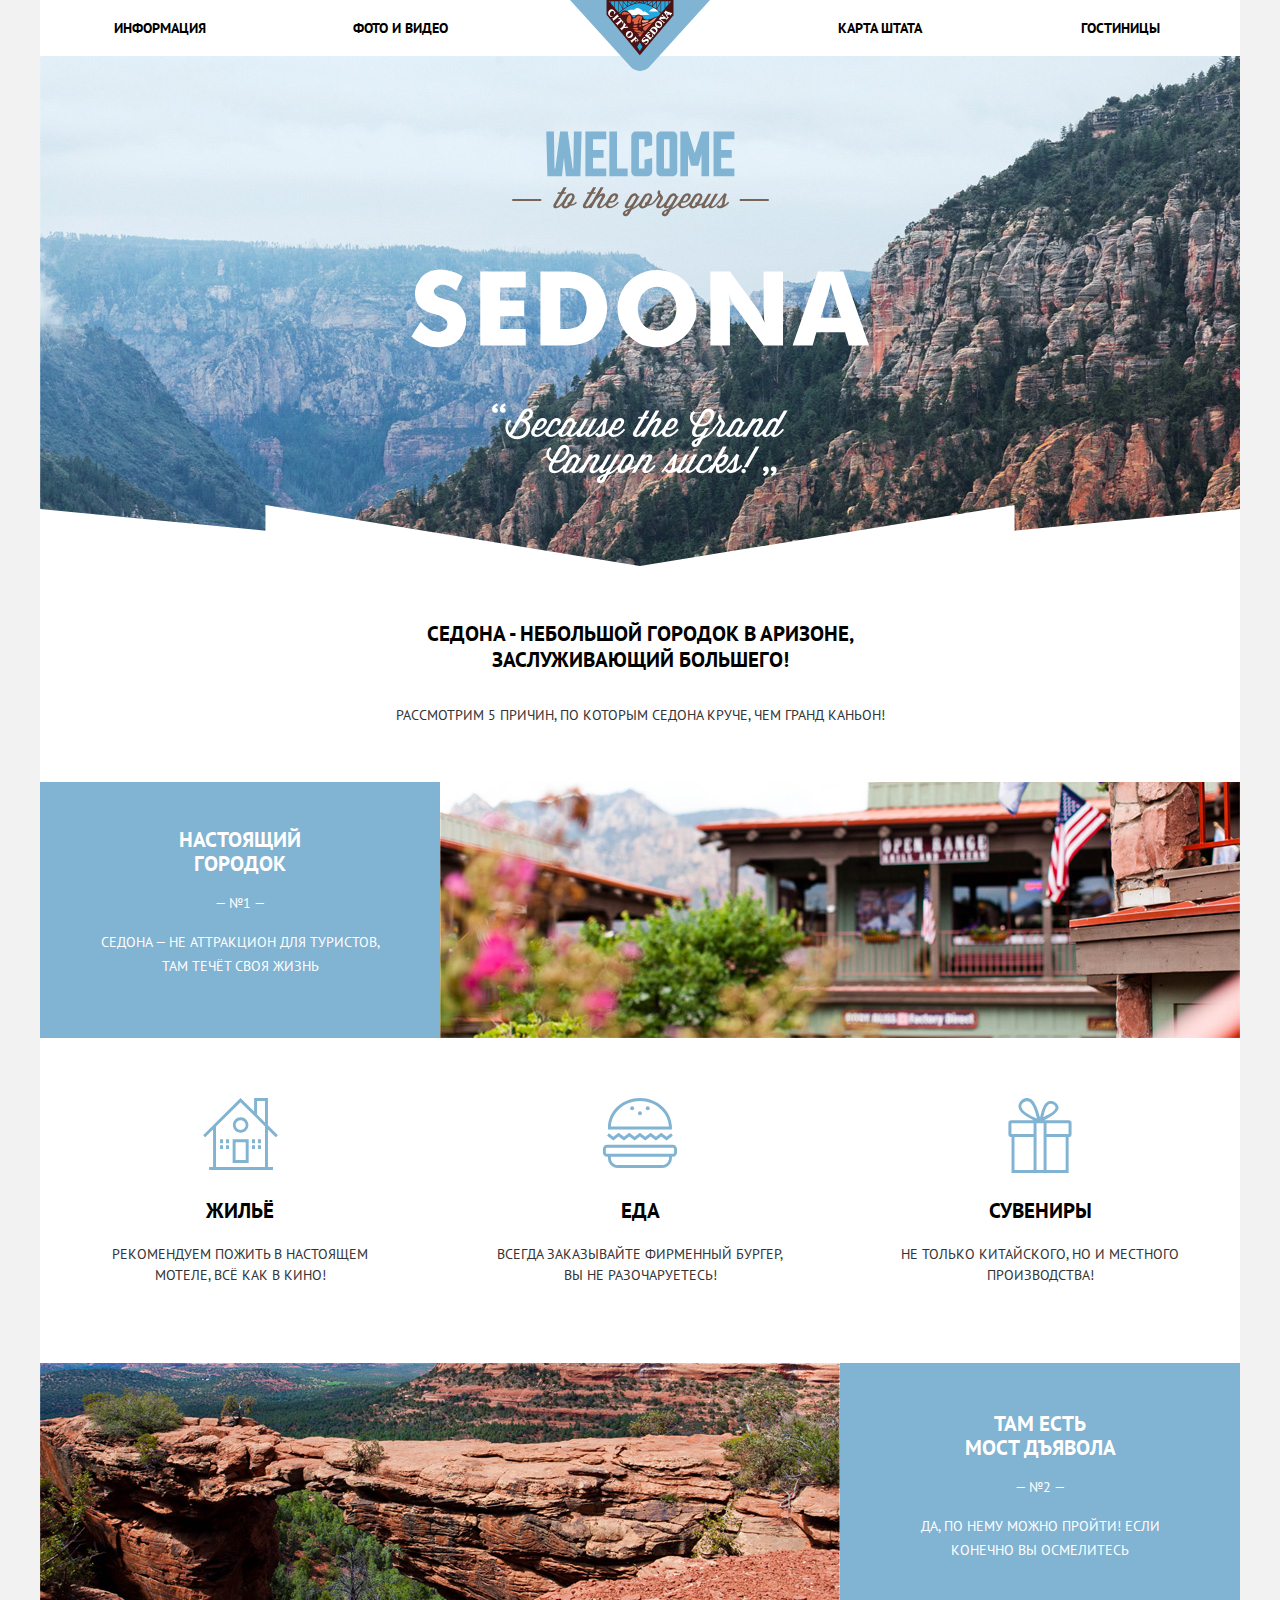
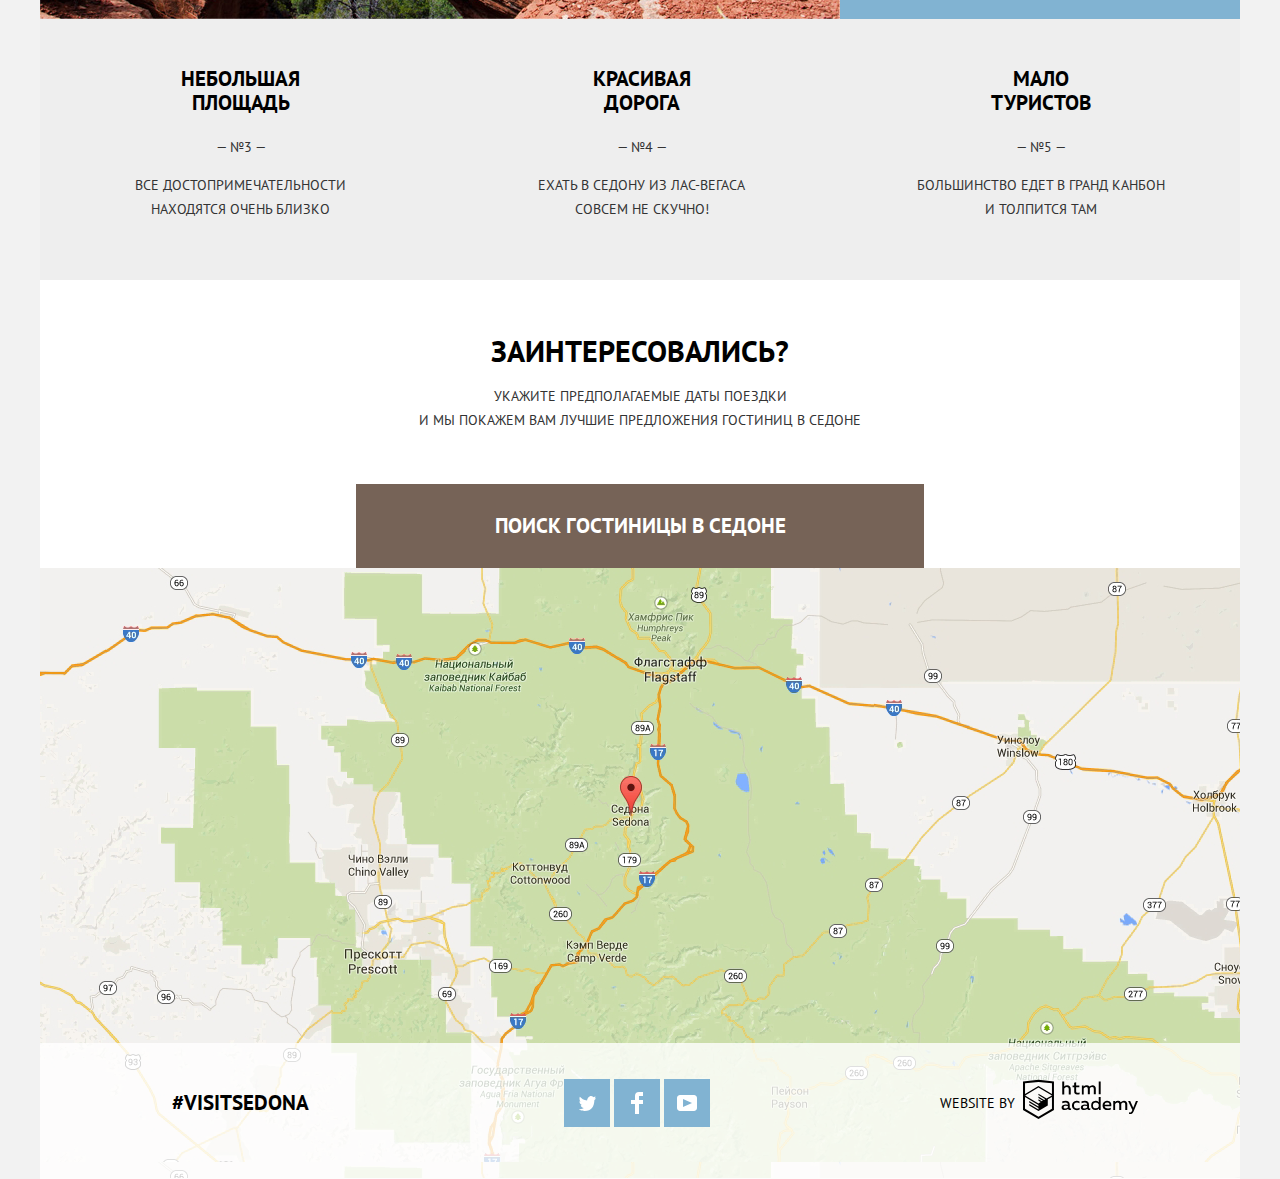
==== commit a960812c: "Проверка пред защитой" ====
--- a/index.html
+++ b/index.html
@@ -7,10 +7,8 @@
   <link href="css/normalize.css" rel="stylesheet">
   <link href="css/style.css" rel="stylesheet">
 </head>
-
 <body>
   <div class="body-container">
-
     <div class="page-wrapper">
       <header class="header-navigation">
         <a class="main-header-logo" href="index.html">
@@ -26,12 +24,10 @@
         </nav>
       </header>
     </div>
-
     <main class="container">
       <header class="accost">
         <div class="picture-sedona">
-          <img class="welcome-img-sedona" src="img/intro-welcome.svg" width="459" height="353"
-          alt="Welcome to the gorgeous Sedona">
+          <img class="welcome-img-sedona" src="img/intro-welcome.svg" width="459" height="353" alt="Welcome to the gorgeous Sedona">
         </div>
         <div class="about-sedona">
           <h1 class="visually-hidden">Седона</h1>
@@ -39,7 +35,6 @@
           <p class="five-reasons">Рассмотрим 5 причин, по которым Седона круче, чем Гранд Каньон!</p>
         </div>
       </header>
-
       <section class="feature-photo">
         <div class="feature-photo-items">
           <h2>Настоящий городок</h2>
@@ -48,40 +43,20 @@
         </div>
         <img src="img/layer-10.jpg" width="800" height="256" alt="Здание в Седоне">
       </section>
-
       <section class="service">
-        <div class="service-items-hotel">
-          <svg xmlns="http://www.w3.org/2000/svg" width="75" height="72" viewBox="0 0 75 72">
-            <g fill="#81B3D2">
-              <path d="M29.656 65.033h16V41.21h-16v23.823zm2.937-20.899h10.125V62.11H32.593V44.134z"/>
-              <path d="M72.771 39.253l2.076-2.068-9.908-9.865V0H51.127v13.567L37.5 0 .152 37.185l2.077 2.068 7.832-7.795v37.618H6.124V72h63.875v-2.924H64.94V31.458l7.831 7.795zM62.002 69.076H12.999V28.534L37.5 4.149l24.502 24.385v40.542zm0-44.682l-7.938-7.902V2.924h7.938v21.47z"/>
-              <path d="M29.906 27.08c0 4.261 3.47 7.713 7.75 7.713 4.279 0 7.75-3.452 7.75-7.713 0-4.259-3.471-7.713-7.75-7.713-4.281 0-7.75 3.454-7.75 7.713zm7.75-4.945c2.744 0 4.969 2.214 4.969 4.945 0 2.732-2.225 4.948-4.969 4.948-2.746 0-4.97-2.216-4.97-4.948 0-2.731 2.225-4.945 4.97-4.945zM17.061 41.21h3v3.919h-3zM22.999 41.21h3v3.919h-3zM17.061 47.182h3v3.919h-3zM22.999 47.182h3v3.919h-3zM48.998 41.21h3v3.919h-3zM54.936 41.21h3v3.919h-3zM48.998 47.182h3v3.919h-3zM54.936 47.182h3v3.919h-3z"/>
-            </g>
-          </svg>
+        <div class="service-items">
           <h3>Жильё</h3>
-          <p class="service-hotel">Рекомендуем пожить в настоящем мотеле, всё как в кино!</p>
+          <p class="service-desc">Рекомендуем пожить в настоящем мотеле, всё как в кино!</p>
         </div>
-        <div class="service-items-food">
-          <svg xmlns="http://www.w3.org/2000/svg" width="74" height="70" viewBox="0 0 74 70">
-            <g fill="#81B3D2">
-              <path d="M69.854 46.71H4.051c-2.274 0-4.135 1.94-4.135 4.313v3.504c0 2.372 1.861 4.313 4.135 4.313h.93v1.053c0 5.536 4.341 10.065 9.648 10.065h44.646c5.306 0 9.648-4.529 9.648-10.065V58.84h.93c2.274 0 4.135-1.941 4.135-4.313v-3.504c0-2.373-1.86-4.313-4.134-4.313zm-3.848 13.184c0 3.871-3.019 7.021-6.73 7.021H14.629c-3.711 0-6.731-3.15-6.731-7.021v-1.053h58.107v1.053zm5.065-5.367c0 .688-.558 1.271-1.218 1.271H4.051c-.66 0-1.217-.582-1.217-1.271v-3.504c0-.688.558-1.271 1.217-1.271h65.802c.66 0 1.218.582 1.218 1.271v3.504zM15.634 38.406l5.323 4.059 5.326-4.059 5.328 4.059 5.328-4.059 5.328 4.059 5.329-4.059 5.327 4.059 5.33-4.06 5.336 4.059 6.194-4.712-1.72-2.459-4.474 3.403-5.336-4.057-5.33 4.056-5.327-4.057-5.329 4.057-5.328-4.057-5.328 4.057-5.328-4.057-5.325 4.057-5.323-4.057-5.327 4.057-4.467-3.401-1.721 2.457 6.188 4.714zM7.978 31.544H68.855c.041-.619.069-1.241.069-1.87 0-.394-.016-.783-.032-1.173C68.227 12.657 54.186 0 36.952 0 19.719 0 5.677 12.657 5.013 28.501c-.017.39-.032.78-.032 1.173 0 .629.028 1.251.07 1.87h2.927zM36.952 3.043c15.591 0 28.35 11.316 29.021 25.458H7.931c.673-14.142 13.43-25.458 29.021-25.458z"/>
-              <ellipse cx="36.952" cy="15.26" rx="1.945" ry="2.03"/>
-              <ellipse cx="29.172" cy="10.23" rx="1.946" ry="2.03"/>
-              <ellipse cx="44.732" cy="10.23" rx="1.946" ry="2.03"/>
-            </g>
-          </svg>
+        <div class="service-items food">
           <h3>Еда</h3>
-          <p class="service-food">Всегда заказывайте фирменный бургер, Вы не разочаруетесь!</p>
+          <p class="service-desc">Всегда заказывайте фирменный бургер, Вы не разочаруетесь!</p>
         </div>
-        <div class="service-items-things">
-          <svg xmlns="http://www.w3.org/2000/svg" width="64" height="76" viewBox="0 0 64 76">
-            <path fill="#81B3D2" fill-rule="evenodd" d="M61.097 22.501H36.312C50.125 15.602 51.229 11.25 50.72 8.816c-1.162-3.963-5.692-7.023-10.002-5.407-5.569 2.089-7.137 10.388-8.644 16.387-1.924-6.07-3.784-13.814-8.136-17.737C22.677.921 20.843-.205 18.175.031c-4.026.356-9.802 5.382-7.458 10.981 2.251 5.378 9.687 8.777 14.578 11.489H2.879A2.882 2.882 0 0 0 0 25.37v11.322a2.882 2.882 0 0 0 2.879 2.869h.274V76h57.841V39.561h.103a2.882 2.882 0 0 0 2.88-2.869V25.37a2.882 2.882 0 0 0-2.88-2.869zM42.413 5.944c2.103-.31 4.982 1.299 5.255 3.209.393 2.756-3.4 5.255-5.086 6.421-2.523 1.744-4.928 2.643-7.287 4.055.884-3.69 2.549-13.011 7.118-13.685zm-22.882 9.968c-2.225-1.485-6.544-4.431-6.44-7.771.112-3.595 5.743-6.57 8.814-3.886 3.856 3.371 5.713 11.105 7.119 16.557-3.249-1.539-6.328-2.788-9.493-4.9zm5.972 57.114H6.136V39.561h19.368v33.465zm0-36.502H3.046V25.538h22.457v10.986zm10.157 0v36.503h-7.174V25.538h7.174v10.986zm22.351 36.502H38.644V39.561h19.367v33.465zm2.92-36.502H38.644V25.538h22.287v10.986z" clip-rule="evenodd"/>
-          </svg>
+        <div class="service-items souvenirs">
           <h3>Сувениры</h3>
-          <p class="service-things">Не только китайского, но и местного производства!</p>
+          <p class="service-desc">Не только китайского, но и местного производства!</p>
         </div>
       </section>
-
       <section class="nature-photo">
         <img src="img/layer-5.jpg" width="800" height="256" alt="Природа Седоны">
         <div class="nature-photo-items">
@@ -90,25 +65,23 @@
           <p>Да, по нему можно пройти! Если конечно Вы осмелитесь</p>
         </div>
       </section>
-
       <section class="feature-road">
-        <div class="feature-road-small">
+        <div class="feature-road-desc">
           <h2>Небольшая площадь</h2>
           <p>— №3 —</p>
           <p>Все достопримечательности находятся очень близко</p>
         </div>
-        <div class="feature-road-beatiful">
-          <h2>Красивая<br>дорога</h2>
+        <div class="feature-road-desc">
+          <h2>Красивая дорога</h2>
           <p>— №4 —</p>
           <p>Ехать в Седону из Лас-Вегаса совсем не скучно!</p>
         </div>
-        <div class="feature-road-tourist">
-          <h2>Мало<br>туристов</h2>
+        <div class="feature-road-desc feature-tourist">
+          <h2>Мало туристов</h2>
           <p>— №5 —</p>
           <p>Большинство едет в Гранд Канбон и толпится там</p>
         </div>
       </section>
-
       <section class="modal-map">
         <header class="appointment">
           <h2 class="appointment-title">Заинтересовались?</h2>
@@ -116,79 +89,72 @@
           Седоне</p>
           <a class="search-btn" href="hotels.html">Поиск гостиницы в Седоне</a>
         </header>
-
         <form class="search" method="get" action="https://echo.htmlacademy.ru">
           <div class="form-wrapper arrivial-date">
-            <label for="datein" class="datein">Дата заезда:</label>
-            <input type="text" class="castom-form" id="datein" name="datein" placeholder="24 апреля 2017">
-            <svg class="calendar-icon" aria-hidden="true" xmlns="http://www.w3.org/2000/svg" width="21" height="22"
-            viewBox="0 0 21 22"><path fill="currentColor"
-            d="M19.251 2.025h-2.845V.648c0-.381-.294-.689-.656-.689-.363 0-.656.308-.656.689v1.377h-3.938V.648c0-.381-.294-.689-.655-.689-.363 0-.657.308-.657.689v1.377H5.906V.648c0-.381-.294-.689-.656-.689-.363 0-.657.308-.657.689v1.377H1.75C.784 2.025 0 2.847 0 3.862v16.302C0 21.179.784 22 1.75 22h17.501c.966 0 1.749-.821 1.749-1.836V3.862c0-1.015-.783-1.837-1.749-1.837zm.437 18.139a.448.448 0 0 1-.437.459H1.75a.45.45 0 0 1-.438-.459V3.862a.45.45 0 0 1 .438-.459h2.844v1.378c0 .381.294.689.657.689.362 0 .656-.308.656-.689V3.403h3.938v1.378c0 .381.294.689.657.689.361 0 .655-.308.655-.689V3.403h3.938v1.378c0 .381.293.689.656.689.362 0 .656-.308.656-.689V3.403h2.845c.241 0 .437.206.437.459v16.302z"/>
-            <path fill="currentColor"
-            d="M4.594 8.225h2.625v2.066H4.594zM4.594 11.668h2.625v2.067H4.594zM4.594 15.112h2.625v2.066H4.594zM9.188 15.112h2.625v2.066H9.188zM9.188 11.668h2.625v2.067H9.188zM9.188 8.225h2.625v2.066H9.188zM13.781 15.112h2.625v2.066h-2.625zM13.781 11.668h2.625v2.067h-2.625zM13.781 8.225h2.625v2.066h-2.625z"/></svg>
+            <label class="datein" for="datein">Дата заезда:</label>
+            <input class="castom-form" type="text" id="datein" name="datein" placeholder="24 апреля 2017">
+            <button class="btn-calendar" type="button">
+              <svg class="calendar-icon" aria-hidden="true" xmlns="http://www.w3.org/2000/svg" width="21" height="22" viewBox="0 0 21 22"><path fill="currentColor"
+                d="M19.251 2.025h-2.845V.648c0-.381-.294-.689-.656-.689-.363 0-.656.308-.656.689v1.377h-3.938V.648c0-.381-.294-.689-.655-.689-.363 0-.657.308-.657.689v1.377H5.906V.648c0-.381-.294-.689-.656-.689-.363 0-.657.308-.657.689v1.377H1.75C.784 2.025 0 2.847 0 3.862v16.302C0 21.179.784 22 1.75 22h17.501c.966 0 1.749-.821 1.749-1.836V3.862c0-1.015-.783-1.837-1.749-1.837zm.437 18.139a.448.448 0 0 1-.437.459H1.75a.45.45 0 0 1-.438-.459V3.862a.45.45 0 0 1 .438-.459h2.844v1.378c0 .381.294.689.657.689.362 0 .656-.308.656-.689V3.403h3.938v1.378c0 .381.294.689.657.689.361 0 .655-.308.655-.689V3.403h3.938v1.378c0 .381.293.689.656.689.362 0 .656-.308.656-.689V3.403h2.845c.241 0 .437.206.437.459v16.302z"/>
+                <path fill="currentColor"
+                d="M4.594 8.225h2.625v2.066H4.594zM4.594 11.668h2.625v2.067H4.594zM4.594 15.112h2.625v2.066H4.594zM9.188 15.112h2.625v2.066H9.188zM9.188 11.668h2.625v2.067H9.188zM9.188 8.225h2.625v2.066H9.188zM13.781 15.112h2.625v2.066h-2.625zM13.781 11.668h2.625v2.067h-2.625zM13.781 8.225h2.625v2.066h-2.625z"/></svg>
+              </button>
+            </div>
+            <div class="form-wrapper departure-date">
+              <label class="dateout" for="dateout">Дата выезда:</label>
+              <input class="castom-form castom-dateout" type="text" id="dateout" name="dateout" placeholder="4 июля 2017">
+              <button class="btn-calendar" type="button">
+                <svg class="calendar-icon" aria-hidden="true" xmlns="http://www.w3.org/2000/svg" width="21" height="22" viewBox="0 0 21 22"><path fill="currentColor"
+                  d="M19.251 2.025h-2.845V.648c0-.381-.294-.689-.656-.689-.363 0-.656.308-.656.689v1.377h-3.938V.648c0-.381-.294-.689-.655-.689-.363 0-.657.308-.657.689v1.377H5.906V.648c0-.381-.294-.689-.656-.689-.363 0-.657.308-.657.689v1.377H1.75C.784 2.025 0 2.847 0 3.862v16.302C0 21.179.784 22 1.75 22h17.501c.966 0 1.749-.821 1.749-1.836V3.862c0-1.015-.783-1.837-1.749-1.837zm.437 18.139a.448.448 0 0 1-.437.459H1.75a.45.45 0 0 1-.438-.459V3.862a.45.45 0 0 1 .438-.459h2.844v1.378c0 .381.294.689.657.689.362 0 .656-.308.656-.689V3.403h3.938v1.378c0 .381.294.689.657.689.361 0 .655-.308.655-.689V3.403h3.938v1.378c0 .381.293.689.656.689.362 0 .656-.308.656-.689V3.403h2.845c.241 0 .437.206.437.459v16.302z"/>
+                  <path fill="currentColor"
+                  d="M4.594 8.225h2.625v2.066H4.594zM4.594 11.668h2.625v2.067H4.594zM4.594 15.112h2.625v2.066H4.594zM9.188 15.112h2.625v2.066H9.188zM9.188 11.668h2.625v2.067H9.188zM9.188 8.225h2.625v2.066H9.188zM13.781 15.112h2.625v2.066h-2.625zM13.781 11.668h2.625v2.067h-2.625zM13.781 8.225h2.625v2.066h-2.625z"/></svg>
+                </button>
+              </div>
+              <div class="modal-line">
+                <p>
+                  <label class="adult" for="adult">Взрослые:</label>
+                  <button class="quantity-controller" type="button">-</button>
+                  <input class="castom-form-small" type="text" id="adult" name="adult" placeholder="2">
+                  <button class="quantity-controller" type="button">+</button>
+                </p>
+                <p>
+                  <label class="child" for="child">Дети:</label>
+                  <button class="quantity-controller" type="button">-</button>
+                  <input class="castom-form-small" type="text" id="child" name="child" placeholder="0">
+                  <button class="quantity-controller" type="button">+</button>
+                </p>
+                <button class="search-button" type="button">Найти</button>
+              </div>
+            </form>
+            <div class="map">
+              <iframe src="https://www.google.com/maps/embed?pb=!1m18!1m12!1m3!1d838170.9347907627!2d-112.35534560552637!3d34.853583537985216!2m3!1f0!2f0!3f0!3m2!1i1024!2i768!4f13.1!3m3!1m2!1s0x872da132f942b00d%3A0x5548c523fa6c8efd!2z0KHQtdC00L7QvdCwLCDQkNGA0LjQt9C-0L3QsCA4NjMzNiwg0KHQqNCQ!5e0!3m2!1sru!2sru!4v1544848974806" width="1200" height="593" style="border:0" allowfullscreen></iframe>
+            </div>
+          </section>
+        </main>
+        <footer class="main-footer">
+          <a class="visitsedona" href="#">#VISITSEDONA</a>
+          <ul class="footer-social">
+            <li><a class="social-button" href="#" aria-label="Твиттер">
+              <svg xmlns="http://www.w3.org/2000/svg" xmlns:xlink="http://www.w3.org/1999/xlink" width="17" height="15"
+              viewBox="0 0 17 15"><path fill="currentColor"
+              d="M10.95.144c1.685-.496 2.984.27 3.577 1.179.673-.231 1.331-.481 2.011-.708a2.345 2.345 0 0 1-.857 1.768c.685.17 1.304-.491 1.304-.491-.169 1-1.006 1.788-1.563 2.024-.231 6.75-3.175 11.217-10.077 11.082h-.446c-.41 0-4.164-.46-4.898-1.887 2.271.196 3.893-.422 4.693-1.177-.96-.3-2.679-.477-2.979-2.95.349.106.564.228 1.19.119C1.705 8.247.374 7.53.448 5.33c.285.328 1.067.536 1.34.472C1.085 5.561-.182 2.442.894.85c1.818 1.854 3.735 3.606 7.152 3.773C8.254 2.33 9.183.793 10.95.144z"/></svg></a></li>
+              <li><a class="social-button" href="#" aria-label="Фейсбук">
+                <svg xmlns="http://www.w3.org/2000/svg" width="12" height="22" viewBox="0 0 12 22"><path fill="currentColor" d="M12 4V0H8a4 4 0 0 0-4 4v4H0v4h4v10h4V12h4V8H8V4h4z"/></svg>
+              </a></li>
+              <li><a class="social-button" href="#" aria-label="Ютюб">
+                <svg xmlns="http://www.w3.org/2000/svg" xmlns:xlink="http://www.w3.org/1999/xlink" width="20" height="16"
+                viewBox="0 0 20 16"><path fill="currentColor"
+                d="M17 0H3C1.35 0 0 1.35 0 3v10c0 1.65 1.35 3 3 3h14c1.65 0 3-1.35 3-3V3c0-1.65-1.35-3-3-3zM6.027 11.998V4.002L15.014 8l-8.987 3.998z"/></svg>
+              </a></li>
+            </ul>
+            <address class="footer-copyright">
+              <p class="logo-htmlacademy">Website by</p>
+              <a class="button-htmlacademy" href="https://htmlacademy.ru" aria-label="html academy">
+                <svg id="Layer_1" data-name="Layer 1" xmlns="http://www.w3.org/2000/svg" width="115" height="41" viewBox="0 0 108.08 36.85"><title>logo-htmlacademy-small1</title><path d="M44.61,26.88a2,2,0,0,0,.55-0.1v1.33a3.25,3.25,0,0,1-1.18.21,1.67,1.67,0,0,1-1.67-1,4.84,4.84,0,0,1-3.14,1.08c-1.51,0-2.91-.83-2.91-2.55,0-2.13,2-2.79,3.71-2.79a11.08,11.08,0,0,1,2.17.25v-0.3c0-1-.76-1.77-2.19-1.77a7.42,7.42,0,0,0-3,.64v-1.7a10.21,10.21,0,0,1,3.19-.55c2.36,0,3.81,1.12,3.81,3.65v3a0.54,0.54,0,0,0,.49.59h0.17Zm-6.44-1.13A1.35,1.35,0,0,0,39.63,27h0.11a3.39,3.39,0,0,0,2.41-1V24.58a9.72,9.72,0,0,0-1.81-.21c-1,0-2.16.33-2.16,1.38h0Zm12.36-6.11a5,5,0,0,1,2.57.64V22a4.08,4.08,0,0,0-2.3-.7,2.75,2.75,0,1,0,0,5.49,5,5,0,0,0,2.43-.64v1.71a6.27,6.27,0,0,1-2.76.57A4.21,4.21,0,0,1,46,24.51q0-.21,0-0.41a4.32,4.32,0,0,1,4.18-4.46h0.38Zm12.17,7.24a2,2,0,0,0,.55-0.1v1.33a3.25,3.25,0,0,1-1.18.21,1.67,1.67,0,0,1-1.67-1,4.84,4.84,0,0,1-3.14,1.08c-1.51,0-2.91-.83-2.91-2.55,0-2.13,2-2.79,3.71-2.79a11.08,11.08,0,0,1,2.17.25v-0.3c0-1-.76-1.77-2.19-1.77a7.42,7.42,0,0,0-3,.64v-1.7a10.21,10.21,0,0,1,3.19-.55c2.36,0,3.81,1.12,3.81,3.65v3a0.54,0.54,0,0,0,.49.59h0.17Zm-6.44-1.13A1.35,1.35,0,0,0,57.73,27h0.11a3.39,3.39,0,0,0,2.41-1V24.58a9.72,9.72,0,0,0-1.81-.21c-1.06,0-2.16.33-2.16,1.38h0ZM73,16V28.2H71.35V26.88a3.88,3.88,0,0,1-3.19,1.54,4.4,4.4,0,0,1,0-8.78,3.81,3.81,0,0,1,3,1.3V16H73Zm-4.53,5.22a2.76,2.76,0,1,0,0,5.52A2.86,2.86,0,0,0,71.15,25V23A2.91,2.91,0,0,0,68.49,21.27ZM79,19.64c3.31,0,4.46,2.68,3.92,5.09H76.7c0.21,1.5,1.67,2.11,3.19,2.11a6.11,6.11,0,0,0,2.64-.59v1.6a7.14,7.14,0,0,1-3,.57C77,28.42,74.78,27,74.78,24a4.18,4.18,0,0,1,4-4.39H79Zm0.09,1.54a2.28,2.28,0,0,0-2.44,2.1v0.06H81.3A2,2,0,0,0,79.13,21.18Zm5.73,7V19.87h1.65v1a3.81,3.81,0,0,1,2.78-1.27A2.86,2.86,0,0,1,91.89,21a4.12,4.12,0,0,1,2.91-1.33A3.06,3.06,0,0,1,98,23V28.2h-1.9V23.05a1.59,1.59,0,0,0-1.42-1.75H94.42a2.8,2.8,0,0,0-2.07,1.12V28.2h-1.9V23.05A1.59,1.59,0,0,0,89,21.31H88.8a3,3,0,0,0-2.21,1.29v5.63H84.86Zm21.31-8.33h1.9l-3.91,9.46c-0.9,2.17-2.09,2.86-3.35,2.86a4.76,4.76,0,0,1-1.1-.14V30.46a2.86,2.86,0,0,0,.85.12c0.9,0,1.58-.64,2.07-1.9l0.17-.42-4-8.4h2l2.86,6.29ZM38.73,1.46V6.22a3.81,3.81,0,0,1,2.7-1.14,3.25,3.25,0,0,1,3.44,3.4v5.15H43V8.72a1.81,1.81,0,0,0-1.61-2h-0.3a2.93,2.93,0,0,0-2.32,1.39v5.52h-1.9V1.46h1.9ZM49.94,2.31v3h3V6.91h-3v3.81c0,1.1.5,1.46,1.58,1.46a4.49,4.49,0,0,0,1.69-.33v1.6A6.8,6.8,0,0,1,51,13.8a2.55,2.55,0,0,1-2.86-2.74V6.89H46.58V5.26h1.5V2.74Zm5.4,11.31V5.28H57v1A3.81,3.81,0,0,1,59.77,5a2.86,2.86,0,0,1,2.6,1.33A4.12,4.12,0,0,1,65.28,5,3.06,3.06,0,0,1,68.44,8.4v5.21h-1.9V8.46a1.59,1.59,0,0,0-1.42-1.75H64.89a2.8,2.8,0,0,0-2.07,1.12v5.78h-1.9V8.46A1.59,1.59,0,0,0,59.5,6.71H59.27A3,3,0,0,0,57.06,8v5.63H55.34ZM71.17,1.45H73V13.6H71.17V1.45ZM14.71,0H14.55L0,1.54V28.21l14.55,8.66,14.55-8.66V1.54Zm12.5,27.1L14.55,34.64,1.9,27.12V16.18l12.59,7.5V25L5.86,19.9v1.31l8.68,5.21v1.39L5.87,22.65V24l8.68,5.21,8.75-5.24V18.31L27.2,16V27.12Zm0-12.53-3.48,2-1.6,1L14.51,13v1.31L21,18.23H21l-0.14.09-1,.54-5.37-3.2V17l4.24,2.52-1,.67-3.2-1.9v1.31l2.1,1.24L14.5,22.1,2,14.65,14.51,7.11Zm0-1.32L14.49,5.76,1.91,13.25v-10L14.56,1.92,27.21,3.25v10h0Z" transform="translate(0 -0.02)"/></svg>
+              </a>
+            </address>
+          </footer>
         </div>
-        <div class="form-wrapper departure-date">
-          <label for="dateout" class="dateout">Дата выезда:</label>
-          <input type="text" class="castom-form castom-dateout" id="dateout" name="dateout" placeholder="4 июля 2017">
-          <svg class="calendar-icon" aria-hidden="true" xmlns="http://www.w3.org/2000/svg" width="21" height="22"
-          viewBox="0 0 21 22"><path fill="currentColor"
-          d="M19.251 2.025h-2.845V.648c0-.381-.294-.689-.656-.689-.363 0-.656.308-.656.689v1.377h-3.938V.648c0-.381-.294-.689-.655-.689-.363 0-.657.308-.657.689v1.377H5.906V.648c0-.381-.294-.689-.656-.689-.363 0-.657.308-.657.689v1.377H1.75C.784 2.025 0 2.847 0 3.862v16.302C0 21.179.784 22 1.75 22h17.501c.966 0 1.749-.821 1.749-1.836V3.862c0-1.015-.783-1.837-1.749-1.837zm.437 18.139a.448.448 0 0 1-.437.459H1.75a.45.45 0 0 1-.438-.459V3.862a.45.45 0 0 1 .438-.459h2.844v1.378c0 .381.294.689.657.689.362 0 .656-.308.656-.689V3.403h3.938v1.378c0 .381.294.689.657.689.361 0 .655-.308.655-.689V3.403h3.938v1.378c0 .381.293.689.656.689.362 0 .656-.308.656-.689V3.403h2.845c.241 0 .437.206.437.459v16.302z"/>
-          <path fill="currentColor"
-          d="M4.594 8.225h2.625v2.066H4.594zM4.594 11.668h2.625v2.067H4.594zM4.594 15.112h2.625v2.066H4.594zM9.188 15.112h2.625v2.066H9.188zM9.188 11.668h2.625v2.067H9.188zM9.188 8.225h2.625v2.066H9.188zM13.781 15.112h2.625v2.066h-2.625zM13.781 11.668h2.625v2.067h-2.625zM13.781 8.225h2.625v2.066h-2.625z"/></svg>
-        </div>
-        <div class="modal-line">
-        <p>
-          <label for="adult" class="adult">Взрослые:</label>
-          <button type="button" class="quantity-controller">-</button>
-          <input type="text" class="castom-form-small" id="adult" name="adult" placeholder="2">
-          <button type="button" class="quantity-controller">+</button>
-        </p>
-        <p>
-          <label for="child" class="child">Дети:</label>
-          <button type="button" class="quantity-controller">-</button>
-          <input type="text" class="castom-form-small" id="child" name="child" placeholder="0">
-          <button type="button" class="quantity-controller">+</button>
-        </p>
-        <button type="button" class="search-button">Найти</button>
-         </div>
-      </form>
-      <div class="map">
-      <iframe src="https://www.google.com/maps/embed?pb=!1m18!1m12!1m3!1d838170.9347907627!2d-112.35534560552637!3d34.853583537985216!2m3!1f0!2f0!3f0!3m2!1i1024!2i768!4f13.1!3m3!1m2!1s0x872da132f942b00d%3A0x5548c523fa6c8efd!2z0KHQtdC00L7QvdCwLCDQkNGA0LjQt9C-0L3QsCA4NjMzNiwg0KHQqNCQ!5e0!3m2!1sru!2sru!4v1544848974806" width="1200" height="593" frameborder="0" style="border:0" allowfullscreen></iframe>
-      </div>
-    </section>
-   </main>
-
-<footer class="main-footer">
-  <a class="visitsedona" href="#">#VISITSEDONA</a>
-  <ul class="footer-social">
-    <li><a class="social-button" href="#" aria-label="Твиттер">
-      <svg xmlns="http://www.w3.org/2000/svg" xmlns:xlink="http://www.w3.org/1999/xlink" width="17" height="15"
-      viewBox="0 0 17 15"><path fill="currentColor"
-      d="M10.95.144c1.685-.496 2.984.27 3.577 1.179.673-.231 1.331-.481 2.011-.708a2.345 2.345 0 0 1-.857 1.768c.685.17 1.304-.491 1.304-.491-.169 1-1.006 1.788-1.563 2.024-.231 6.75-3.175 11.217-10.077 11.082h-.446c-.41 0-4.164-.46-4.898-1.887 2.271.196 3.893-.422 4.693-1.177-.96-.3-2.679-.477-2.979-2.95.349.106.564.228 1.19.119C1.705 8.247.374 7.53.448 5.33c.285.328 1.067.536 1.34.472C1.085 5.561-.182 2.442.894.85c1.818 1.854 3.735 3.606 7.152 3.773C8.254 2.33 9.183.793 10.95.144z"/></svg></a></li>
-
-    <li><a class="social-button" href="#" aria-label="Фейсбук">
-    <svg xmlns="http://www.w3.org/2000/svg" width="12" height="22" viewBox="0 0 12 22"><path fill="currentColor" d="M12 4V0H8a4 4 0 0 0-4 4v4H0v4h4v10h4V12h4V8H8V4h4z"/></svg></a></li>
-
-    <li><a class="social-button" href="#" aria-label="Ютюб">
-    <svg xmlns="http://www.w3.org/2000/svg" xmlns:xlink="http://www.w3.org/1999/xlink" width="20" height="16"
-    viewBox="0 0 20 16"><path fill="currentColor"
-    d="M17 0H3C1.35 0 0 1.35 0 3v10c0 1.65 1.35 3 3 3h14c1.65 0 3-1.35 3-3V3c0-1.65-1.35-3-3-3zM6.027 11.998V4.002L15.014 8l-8.987 3.998z"/></svg></a></li>
-  </ul>
-
-  <address class="footer-copyright">
-  <p class="logo-htmlacademy">Website by</p>
-  <a class="button-htmlacademy" href="https://htmlacademy.ru" aria-label="html academy">
-    <svg width="115" height="41" id="Layer_1" data-name="Layer 1" xmlns="http://www.w3.org/2000/svg"
-    viewBox="0 0 108.08 36.85"><title>logo-htmlacademy-small1</title></svg></a>
-</address>
-</footer>
-
-</div>
-
-<script src="sedona.js"></script>
-
-</body>
-</html>
-
-
-
+        <script src="js/sedona.js"></script>
+      </body>
+      </html>
--- a/css/style.css
+++ b/css/style.css
@@ -1,65 +1,51 @@
 body {
   margin: 0;
   padding: 0;
-
   font-family: "PT Sans", Arial, sans-serif;
   font-size: 14px;
   line-height: 24px;
   font-weight: 700;
   color: #000;
   text-transform: uppercase;
-
   background-color: #f2f2f2;
   background-size: cover;
 }
-
 .visually-hidden:not(:focus):not(:active),
 input[type="checkbox"].visually-hidden,
 input[type="radio"].visually-hidden {
   position: absolute;
-
   margin: -1px;
   padding: 0;
   width: 1px;
   height: 1px;
   border: 0;
-
   white-space: nowrap;
-
   clip-path: inset(100%);
   clip: rect(0 0 0 0);
   overflow: hidden;
 }
-
 .body-container {
   margin: 0 auto;
   padding: 0;
   width: 1200px;
 }
-
 .inner-page {
   margin: 0 auto;
   padding: 0;
   width: 1200px;
-
   background-image: url("../bg-inner.png");
 }
-
 a {
   text-decoration: none;
 }
-
 ul {
   list-style: none;
 }
-
 .header-navigation {
   position: relative;
-
-  color: #000;
-  background-color: #fff;
-}
-
+  color: #000;
+  background-color: #fff;
+}
 .main-header-logo {
   position: absolute;
   top: 0;
@@ -67,168 +53,133 @@
   transform: translateX(-50%);
   z-index: 1;
 }
-
 .site-navigation {
   display: flex;
   flex-wrap: wrap;
   margin: 0;
   padding: 0;
-
   list-style: none;
 }
-
 .site-navigation li:nth-child(2) {
   margin-right: auto;
 }
-
 .site-navigation__item {
   display: inline-block;
   padding: 16px 0;
   width: 240px;
-
-  text-align: center;
-}
-
+  text-align: center;
+}
 .site-navigation a {
   color: #000;
 }
-
 .site-navigation a:focus,
 .site-navigation a:hover {
   color: #81b3d2;
 }
-
 .site-navigation a:active {
   color: #cacaca;
 }
-
 .site-navigation a:not([href]) {
   color: #766357;
 }
-
 .picture-sedona {
   position: relative;
   margin-bottom: 55px;
   padding-top: 75px;
-
-  text-align: center;
-
+  text-align: center;
   background-image: url(../img/bg.jpg);
   background-size: cover;
 }
-
 .picture-sedona::after {
   content: '';
   position: absolute;
   bottom: 0;
   left: 0;
   right: 0;
-  height: 59px;
-
+  height: 61px;
   background: url(../img/polygon.svg) center no-repeat;
   background-size: cover;
 }
-
 .welcome-img-sedona {
   margin-bottom: 75px;
 }
-
 .accost {
   background-color: #fff;
 }
-
 .filter {
   display: flex;
   padding: 25px 74px 11px 100px;
-
   background: url(../img/filter-background.jpg) center no-repeat;
   background-size: cover;
 }
-
 .filter legend {
   margin-left: -40px;
   margin-bottom: 26px;
   padding: 0;
-
   font-size: 16px;
   line-height: 21px;
   color: #fff;
 }
-
 .filter ul {
   margin: 0;
   padding: 0;
-
   list-style: none;
   line-height: 21px;
   color: #fff;
 }
-
 .filter-option {
   margin-bottom: 19px;
 }
-
 .filter-infrastructure {
   margin-right: 140px;
 }
-
 .filter-infrastructure-title {
   margin-right: 115px;
 }
-
 .filter-housing {
   margin-right: 325px;
 }
-
 .filter-option label {
   display: block;
   position: relative;
-
   cursor: pointer;
   user-select: none;
-
   font-size: 14px;
   font-weight: 400;
 }
-
 .filter-input-checkbox + label::before {
   content: "";
   position: absolute;
-  left: -42px;
+  left: -41px;
   top: 0;
-
-  width: 20px;
-  height: 20px;
-  border-radius: 4px;
-
-  border: 2px solid #fff;
-}
-
+  width: 27px;
+  height: 23px;
+  background: url("../img/checkbox-off.svg");
+  background-repeat: no-repeat;
+  background-position: 0 0;
+}
+.filter-input-checkbox:checked + label::before {
+  display: none;
+}
 .filter-input-checkbox:checked + label::after {
   content: "";
-
-  position: absolute;
-  left: -42px;
+  position: absolute;
+  left: -41px;
   top: 0;
-
+  box-sizing: border-box;
   width: 27px;
   height: 23px;
-
   background-image: url("../img/checkbox-on.svg");
   background-repeat: no-repeat;
   background-position: 0 0;
 }
-
 .filter-range {
   width: 330px;
-
   color: #fff;
   text-transform: uppercase;
 }
-
 .filter-range-title {
   margin-bottom: 9px;
-
   font-size: 16px;
   line-height: 21px;
   font-weight: 600;
@@ -238,556 +189,445 @@
   margin-bottom: 20px;
   position: relative;
   height: 36px;
-
   font-size: 0;
-
   border: 2px solid #ffffff;
   border-radius: 2px;
 }
-
 .price-controls::after {
   content: "";
   position: absolute;
   top: 50%;
   left: 50%;
-
   width: 2px;
   height: 22px;
-
   background: #ffffff;
   transform: translate(-50%, -50%);
 }
-
 .price-controls label {
   display: inline-block;
-
   font-size: 14px;
   line-height: 38px;
   vertical-align: top;
-
   cursor: pointer;
 }
-
 .price-controls .min-price,
 .price-controls .max-price {
   padding-left: 65px;
   width: 90px;
 }
-
 .price-controls input {
   margin: 0;
   width: 50px;
-
   color: inherit;
   font: inherit;
-
   background: none;
   border: none;
 }
-
 .range-controls {
   margin-bottom: 32px;
   position: relative;
 }
-
 .range-controls .scale {
   height: 2px;
-
   background: rgba(255, 255, 255, 0.3);
 }
-
 .range-controls .bar {
   width: 80%;
   height: 2px;
-
   background: #ffffff;
 }
-
 .range-toggle {
   position: absolute;
   top: -9px;
-
   width: 4px;
   height: 4px;
-
   background: #ababab;
   border: 8px solid #ffffff;
   border-radius: 50%;
   box-shadow: 0 2px 1px 0 rgba(0, 1, 1, 0.2);
   cursor: pointer;
 }
-
 .range-toggle:hover {
   background: #1c4f80;
 }
-
 .range-toggle-min {
   left: 0;
 }
-
 .range-toggle-max {
   left: 80%;
 }
-
 .btn-transparent {
   display: block;
   margin: 0 auto;
   padding: 6px 29px;
-
   font-size: 14px;
   line-height: 20px;
   color: #fff;
   text-transform: uppercase;
-
   background: transparent;
   border: 2px solid #ffffff;
   border-radius: 2px;
   cursor: pointer;
 }
-
 .btn-transparent:hover {
   color: #000;
-
   background: #fff;
 }
-
 .sort {
   display: flex;
   padding-left: 72px;
   align-items: center;
   min-height: 86px;
-
   background-color: #fff;
   border-bottom: 1px solid rgba(0, 0, 0, 0.3);
 }
-
 .sort__items {
   margin-right: 50px;
-
   font-size: 21px;
   line-height: 26px;
 }
-
 .sort-choice {
   margin-right: 42px;
-
   font-size: 12px;
 }
-
 .sort-price {
   margin-right: 33px;
-
   font-size: 12px;
   color: #81b3d2;
 }
-
 .sort-type {
   margin-right: 33px;
-
   font-size: 12px;
   line-height: 15px;
   color: rgba(0, 0, 0, 0.3);
-
   border-bottom: 1px dashed #81b3d2;
 }
-
 .sort-rating {
   margin-right: 510px;
-
   font-size: 12px;
   line-height: 15px;
   color: rgba(0, 0, 0, 0.3);
-
-  border-bottom: 1px dashed #81b3d2
-}
-
-.sort-up {
+  border-bottom: 1px dashed #81b3d2;
+}
+.sort-things:hover {
+  color: #81b3d2;
+}
+.sort-things:active {
+  color: #000;
+}
+.sort-arrows svg {
   margin-right: 10px;
-}
-
+  fill: #cacaca;
+}
+.sort-arrows svg:hover {
+  fill: #231f20;
+}
+.sort-arrows svg:active {
+  fill: #81b3d2;
+}
+.sort-arrows:not([href]) svg {
+  fill: #81b3d2;
+}
 .about-sedona {
   margin: 0;
   padding-bottom: 55px;
-
-  background-color: #fff;
-  text-align: center;
-}
-
+  background-color: #fff;
+  text-align: center;
+}
 .what-is-sedona {
   display: inline-block;
   margin-bottom: 30px;
   width: 440px;
-
   font-size: 21px;
   line-height: 26px;
 }
-
 .five-reasons {
   margin: 0;
-
   font-weight: 400;
   color: #333;
 }
-
 .catalog-list {
   background-color: #fff;
 }
-
 .catalog-item {
   display: flex;
   margin: 0;
   padding: 27px 72px 25px 72px;
   position: relative;
-
   border-bottom: 1px solid rgba(0, 0, 0, 0.3);
 }
-
 .catalog-item-desert {
   display: flex;
   margin: 0;
   padding: 25px 72px 25px 72px;
   position: relative;
-
   border-bottom: 1px solid rgba(0, 0, 0, 0.3);
 }
-
 .catalog-item-villas {
   display: flex;
   margin: 0;
   padding: 29px 72px 25px 72px;
   position: relative;
-
   border-bottom: 1px solid rgba(0, 0, 0, 0.3);
 }
-
 .item-image {
   margin: 0;
   padding: 0;
   padding-right: 30px;
 }
-
 .item-wrapper h3 {
   margin: 0;
   padding: 0;
   padding-bottom: 5px;
 }
-
 .info-category {
   display: flex;
   margin-bottom: 12px;
   width: 185px;
   justify-content: space-between;
-
   color: #333;
   font-weight: 400;
 }
-
 .catalog_item-price {
   display: flex;
 }
-
 .info-category p {
   display: inline-block;
   margin: 0;
   padding: 0;
 }
-
 .feature-photo {
   display: flex;
-
-  text-align: center;
-}
-
+  text-align: center;
+}
 .feature-photo-items {
   padding: 46px 60px 0px 60px;
   flex-direction: column;
-
   background-color: #81b3d2;
 }
-
 .feature-photo-items h2 {
   margin: 0 auto;
   margin-bottom: 15px;
   padding: 0;
   width: 125px;
-
-  color: #fff;
-}
-
+  color: #fff;
+}
 .feature-photo-items p {
   margin: 0;
   margin-bottom: 15px;
   padding: 0;
-
-  color: #fff;
-  font-weight: 400;
-}
-
+  color: #fff;
+  font-weight: 400;
+}
 .service {
   display: flex;
-  padding-top: 61px;
-  padding-bottom: 67px;
+  padding-top: 50px;
+  padding-bottom: 77px;
   justify-content: center;
-
-  background-color: #fff;
-  text-align: center;
-}
-
+  background-color: #fff;
+  text-align: center;
+}
 .service h3 {
   font-size: 21px;
 }
-
-.service-items-hotel {
-  margin-right: 133px;
-}
-
-.service-items-food {
-  margin-right: 122px;
-}
-
-.service-hotel {
-  margin:0;
-  padding: 0;
-  width: 252px;
-
+.service-items {
+  padding-top: 90px;
+  width: 400px;
+  text-align: center;
+  background: url('../img/icon-1.svg') center 10px no-repeat;
+}
+.food {
+  background-image: url('../img/icon-3.svg');
+  background-size: 120px 70px;
+}
+.souvenirs {
+  background-image: url('../img/icon-2.svg');
+  background-size: 120px 75px;
+}
+.service-desc {
+  margin: 0 auto;
+  width: 294px;
   color: #333;
-  font-weight: 400;
-}
-
-.service-food {
-  margin:0;
-  padding: 0;
-  width: 284px;
-
-  color: #333;
-  font-weight: 400;
-}
-
-.service-things {
-  margin:0;
-  padding: 0;
-  width: 273px;
-
-  color: #333;
-  font-weight: 400;
-}
-
+  line-height: 21px;
+  font-weight: 400;
+}
+.search {
+  visibility: hidden;
+}
+.search-open {
+  z-index: -1;
+  visibility: visible;
+  animation: fade 1s;
+  animation-fill-mode: both;
+}
+@keyframes fade {
+  0% {
+    transform: translateY(-400px) translateX(-50%);
+    opacity: 0;
+  }
+  100% {
+    transform: translateY(0) translateX(-50%);
+    opacity: 1;
+    z-index: 1;
+  }
+}
+.appointment {
+  background-color: #fff;
+}
 .nature-photo {
   display: flex;
 }
-
 .nature-photo-items {
   padding: 49px;
   padding-bottom: 30px;
   flex-direction: column;
-
   background-color: #81b3d2;
   text-align: center;
 }
-
 .nature-photo-items h2 {
   margin: 0 auto;
   margin-bottom: 15px;
   padding: 0;
   width: 155px;
-
-  color: #fff;
-}
-
+  color: #fff;
+}
 .nature-photo-items p {
   margin: 0 auto;
   margin-bottom: 15px;
   padding: 0;
-
-  color: #fff;
-  font-weight: 400;
-}
-
+  color: #fff;
+  font-weight: 400;
+}
 .feature-road {
   margin: 0;
-  padding-top: 35px;
-  padding-bottom: 40px;
+  padding-top: 48px;
+  padding-bottom: 45px;
   display: flex;
   justify-content: center;
-
   text-align: center;
   background-color: #eee;
 }
-
-.feature-road-small {
-  margin-right: 166px;
-  padding: 0;
-  width: 208px;
-
+.feature-road-desc {
+  margin: 0 auto;
+  padding: 0;
+  width: 262px;
   color: #333;
   font-weight: 400;
 }
-
-.feature-road-beatiful {
-  margin-right: 146px;
-  padding: 0;
-  width: 262px;
-
-  color: #333;
-  font-weight: 400;
-}
-
-.feature-road-tourist {
-  margin: 0;
-  padding: 0;
-  width: 246px;
-
-  color: #333;
-  font-weight: 400;
-}
-
+.feature-road-desc h2 {
+  margin: 0 auto;
+  width: 120px;
+  color: #000;
+}
+.feature-tourist {
+  width: 259px;
+}
+.feature-road-desc h2 {
+  padding-bottom: 6px;
+}
 .modal-map {
   margin: 0;
   padding: 0;
-
-  background-color: #fff;
-}
-
+  background-color: #fff;
+}
 .appointment {
+  position: relative;
+  z-index: 10;
   margin: 0 auto;
   padding-top: 53px;
-  width: 445px;
-
-  text-align: center;
-}
-
+  width: 585px;
+  text-align: center;
+}
 .appointment-title {
   margin: 0;
   margin-bottom: 15px;
   padding: 0;
-
   font-size: 30px;
   line-height: 36px;
 }
-
 .appointment-info {
   margin: 0;
   margin-bottom: 52px;
   padding: 0;
-
   font-weight: 400;
   color: #333;
 }
-
 .appointment a {
   display: inline-block;
   margin: 0;
   padding: 30px;
+  width: 568px;
+  box-sizing: border-box;
+  color: #fff;
+  font-size: 21px;
+  background-color: #766357;
+}
+.appointment a:hover,
+.appointment a:focus {
+  background-color: #604e43;
+}
+.appointment a:not {
+  color: #928a85;
+  background-color: #503e33;
+}
+.map {
+  margin-top: -472px;
+  height: 610px;
+  background: url(../img/map.png);
+}
+.search {
+  margin-bottom: 78px;
+  padding: 55px;
   width: 568px;
   position: relative;
   top: 0;
   left: 50%;
   transform: translateX(-50%);
   box-sizing: border-box;
-
-  color: #fff;
-  font-size: 21px;
-
-  background-color: #766357;
-}
-
-.appointment a:hover,
-.appointment a:focus {
-  background-color: #604e43;
-}
-
-.appointment a:not {
-  color: #928a85;
-
-  background-color: #503e33;
-}
-
-.map {
-  margin-top: -477px;
-  height: 620px;
-
-  background: url(../img/map.png);
-}
-
-.search {
-  margin-bottom: 78px;
-  padding: 55px;
-  width: 568px;
-  position: relative;
-  top: 0;
-  left: 50%;
-  transform: translateX(-50%);
-  box-sizing: border-box;
-
   background-color: #fff;
   box-shadow: 0px 7px 15px 0 rgba(0, 1, 1, 0.15);
 }
-
-
 fieldset {
   border: none;
 }
-
 .castom-form {
   margin-left: 21px;
-  width: 339px;
+  width: 341px;
   height: 38px;
-
   color: #000;
   text-align: left;
-
   background-color: #f2f2f2;
   border: none;
 }
-
 .castom-form::placeholder {
   padding-left: 10px;
-
   font-family: "PT Sans", Arial, sans-serif;
   font-size: 14px;
   line-height: 24px;
   font-weight: 700;
   color: #000;
   text-transform: uppercase;
-
   text-align: left;
 }
-
 .castom-form:hover {
   background-color: #ebebeb;
 }
-
 .castom-form:focus {
   background-color: #fff;
   outline: 2px solid #ebebeb;
 }
-
 .castom-dateout {
   margin-left: 17px;
   width: 342px;
 }
-
 .form-wrapper {
-  position: relative;
-}
-
-.calendar-icon {
-  position: absolute;
-  top: 50%;
-  transform: translateY(-50%);
-  right: 10px;
-}
-
+  margin-bottom: 6px;
+  position: relative;
+}
 .arrivial-date {
-  margin-bottom: 30px;
-  padding: 0;
-}
-
-.departure-date {
-  margin-bottom: 18px;
-  padding: 0;
-}
-
+  margin: 0px;
+  padding: 0px;
+}
 .modal-line {
   display: flex;
   margin: 0;
@@ -795,173 +635,145 @@
   justify-content: space-between;
   flex-wrap: wrap;
 }
-
 .modal-line p {
+  margin: 0;
   margin-bottom: 54px;
+  padding: 0;
   display: flex;
   align-items: center;
 }
-
 .adult {
   display: inline-block;
   margin-right: 41px;
 }
-
 .child {
   display: inline-block;
   margin-right: 27px;
 }
-
 .castom-form-small {
   width: 38px;
   height: 38px;
   box-sizing: border-box;
-
-  color: #000;
-  text-align: center;
-
+  color: #000;
+  text-align: center;
   background-color: #f2f2f2;
   border: none;
 }
-
 .castom-form-small:hover {
   background-color: #ebebeb;
 }
-
 .castom-form-small:focus {
   background-color: #fff;
   outline: 2px solid #ebebeb;
 }
-
 .castom-form-small::placeholder {
   padding-left: 10px;
-
   font-family: "PT Sans", Arial, sans-serif;
   font-size: 14px;
   line-height: 24px;
   font-weight: 700;
   color: #000;
   text-transform: uppercase;
-
-  text-align: center;
-}
-
+  text-align: center;
+}
+.btn-calendar {
+  margin: 0;
+  padding: 0;
+  list-style: none;
+  border: 0;
+}
 .calendar-icon {
   margin-right: 3px;
-
+  position: absolute;
+  top: 7px;
+  left: 425px;
   color: #cacaca;
 }
-
 .calendar-icon:hover {
   color: #000;
 }
-
 .calendar-icon:focus {
   color: #81b3d2;
 }
-
 .quantity-controller {
   width: 38px;
   height: 38px;
-
   color: #a9a9a9;
-
   background-color: #f2f2f2;
   border: none;
 }
-
 .quantity-controller:hover,
 .quantity-controller:focus {
   color: #000;
 }
-
 .quantity-controller:active {
-  color: #81b3d2;
-}
-
+  colorquantity: #81b3d2;
+}
 .search-button {
   width: 458px;
   height: 58px;
-
   list-style: none;
   text-decoration: none;
   font-size: 21px;
+  line-height: 26px;
   color: #fff;
   text-transform: uppercase;
   background-color: #81b3d2;
-}
-
+  border: 0;
+}
 .search-button:hover,
 .search-button:focus {
   background-color: #669ec0;
 }
-
 .search-button:active {
   background-color: #5496bd;
 }
-
 .hotel-name {
   color: #000;
   font-size: 21px;
 }
-
 .hotel-name:hover,
 .hotel-name:focus {
   color: #81b3d2;
 }
-
 .hotel-name:active {
   color: #cacaca;
 }
-
 .button-more {
   display: inline-block;
   margin-right: 4px;
   width: 110px;
   height: 25px;
   box-sizing: border-box;
-
-  text-align: center;
-  color: #fff;
-
+  text-align: center;
+  color: #fff;
   background-color: #81b3d2;
 }
-
 .button-more:hover,
 .button-more:focus {
   background-color: #669ec0;
 }
-
 .button-more:activ {
   color: #94b9d2;
-
   background-color: #5496bd;
 }
-
 .button-reserve {
   display: inline-block;
   width: 137px;
   height: 25px;
-
   text-align: center;
   box-sizing: border-box;
-
-  color: #fff;
-
+  color: #fff;
   background-color: #766357;
 }
-
 .button-reserve:hover,
 .button-reserve:focus {
   background-color: #604e43;
 }
-
 .button-reserve:activ {
   color: #928a85;
-
   background-color: #503e33;
 }
-
 .rating {
   width: 110px;
   height: 25px;
@@ -970,57 +782,51 @@
   right: 6%;
   box-sizing: border-box;
   text-align: center;
-
   color: #666;
   font-weight: 400;
-
   background-color: #f2f2f2;
 }
-
 .stars-mark {
   position: absolute;
   top: 20%;
   right: 6%;
   width: 92px;
-
   text-align: right;
 }
-
+.stars {
+  display: inline-block;
+  width: 20px;
+  height: 20px;
+  background: url('../img/star.svg') center no-repeat;
+  background-size: cover;
+}
 .main-footer {
   display: flex;
-  margin-top: -148px;
-  padding: 36px 101px 36px 132px;
+  margin-top: -135px;
+  padding: 20px 101px 36px 132px;
   align-items: center;
   position: relative;
   z-index: 1;
-
   background-color: rgba(255, 255, 255, 0.8);
 }
-
 .footer-inner {
   display: flex;
   padding: 20px 101px 16px 132px;
   align-items: center;
-
-  background-color: #fff;
-}
-
+  background-color: #fff;
+}
 .visitsedona {
   display: inline-block;
   margin-right: 215px;
   width: 135px;
-
   font-size: 21px;
   color: #000;
 }
-
 .footer-social {
   display: flex;
   list-style: none;
-
-  text-align: center;
-}
-
+  text-align: center;
+}
 .social-button {
   display: flex;
   margin: 2px;
@@ -1029,45 +835,45 @@
   align-items: center;
   width: 46px;
   height: 48px;
-
   color: #fff;
   text-align: center;
   background-color: #81b3d2;
 }
-
 .social-button:hover,
 .social-button:focus {
   outline: none;
   color: #fff;
   background-color: #669ec0;
 }
-
 .social-button:active {
   color: #88b6d1;
   background-color: #5496bd;
 }
-
 .footer-copyright {
   display: flex;
   margin-left: 228px;
   align-items: center;
 }
-
 .logo-htmlacademy {
   margin: 0;
   margin-right: 8px;
   padding: 0;
-
   font-style: normal;
   font-weight: 400;
   text-transform: uppercase;
 }
-
 .button-htmlacademy {
   margin: 0;
   padding: 0;
-
   display: inline-block;
   width: 115px;
 }
-
+.button-htmlacademy svg {
+  fill: #000;
+}
+.button-htmlacademy svg:hover {
+  fill: #81b3d2;
+}
+.button-htmlacademy svg:active {
+  fill: #bdbbbc;
+}
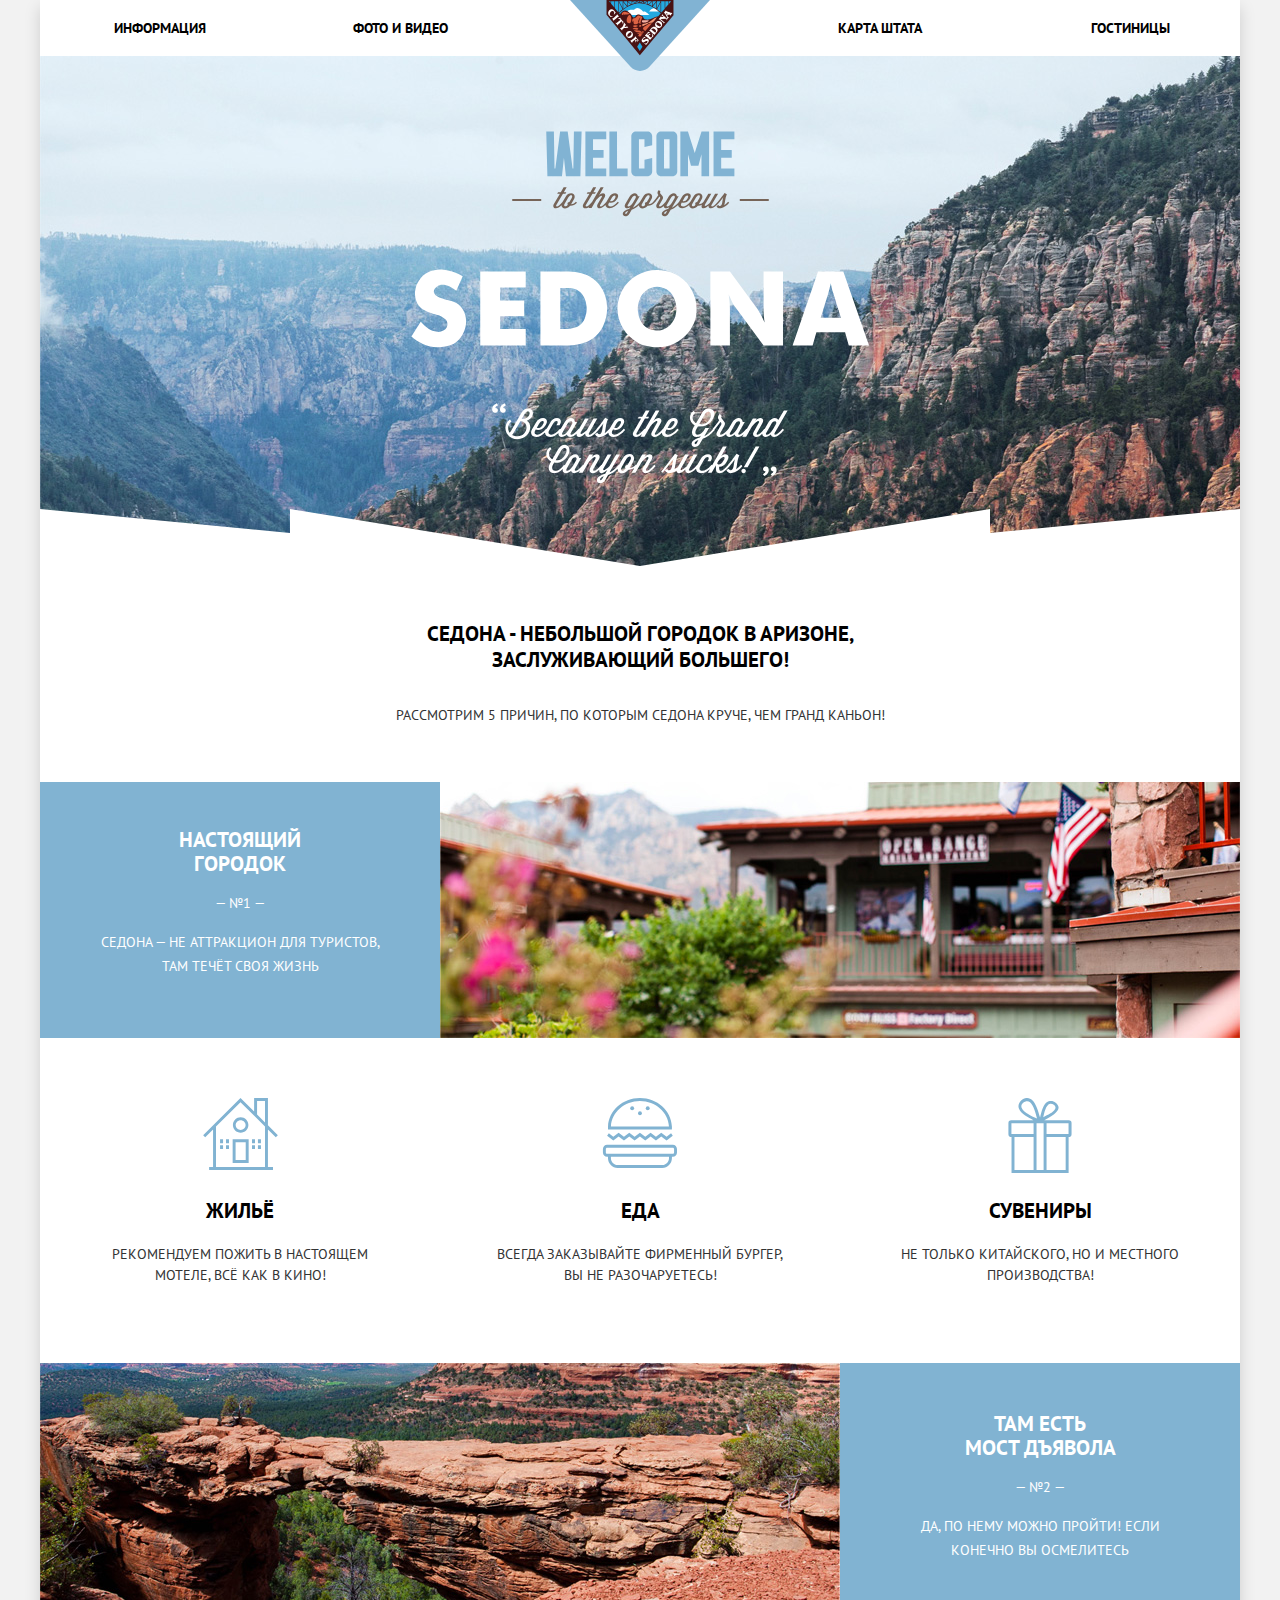
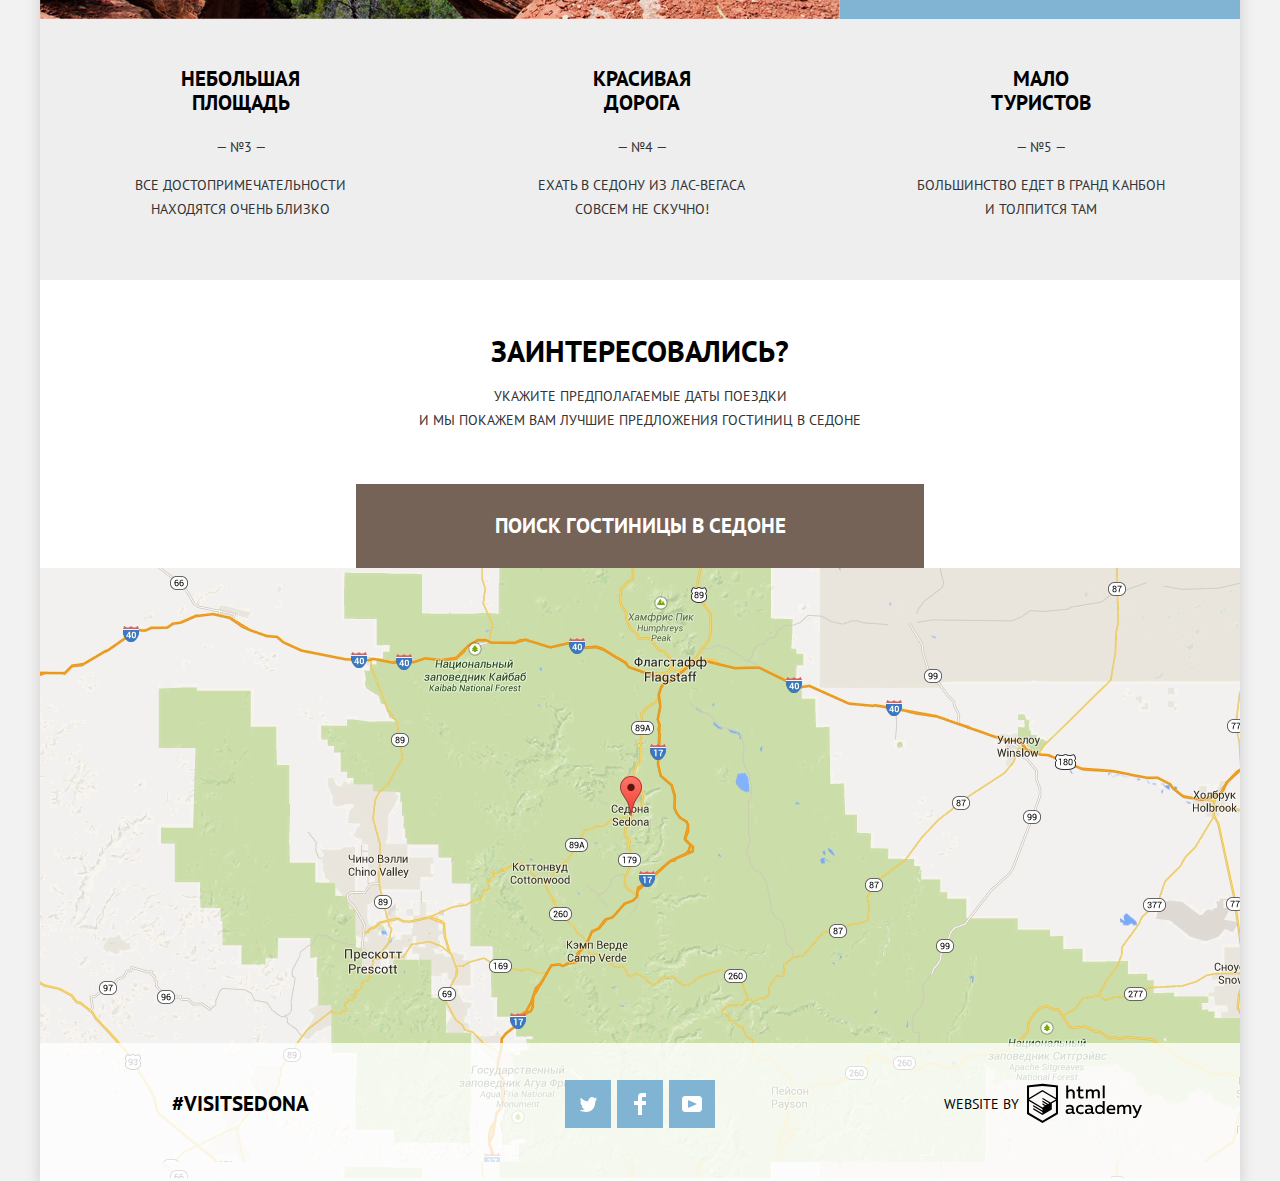
==== commit e6769c9c: "Первые правки после проверки" ====
--- a/index.html
+++ b/index.html
@@ -19,7 +19,7 @@
             <li><a class="site-navigation__item" href="info.html">Информация</a></li>
             <li><a class="site-navigation__item" href="media.html">Фото и видео</a></li>
             <li><a class="site-navigation__item" href="map.html">Карта штата</a></li>
-            <li><a class="site-navigation__item" href="catalog.html">Гостиницы</a></li>
+            <li><a class="site-navigation__item site-navigation-hotel" href="catalog.html">Гостиницы</a></li>
           </ul>
         </nav>
       </header>
@@ -149,12 +149,12 @@
             </ul>
             <address class="footer-copyright">
               <p class="logo-htmlacademy">Website by</p>
-              <a class="button-htmlacademy" href="https://htmlacademy.ru" aria-label="html academy">
+              <a class="button-htmlacademy" href="https://htmlacademy.ru/intensive/htmlcss" aria-label="html academy">
                 <svg id="Layer_1" data-name="Layer 1" xmlns="http://www.w3.org/2000/svg" width="115" height="41" viewBox="0 0 108.08 36.85"><title>logo-htmlacademy-small1</title><path d="M44.61,26.88a2,2,0,0,0,.55-0.1v1.33a3.25,3.25,0,0,1-1.18.21,1.67,1.67,0,0,1-1.67-1,4.84,4.84,0,0,1-3.14,1.08c-1.51,0-2.91-.83-2.91-2.55,0-2.13,2-2.79,3.71-2.79a11.08,11.08,0,0,1,2.17.25v-0.3c0-1-.76-1.77-2.19-1.77a7.42,7.42,0,0,0-3,.64v-1.7a10.21,10.21,0,0,1,3.19-.55c2.36,0,3.81,1.12,3.81,3.65v3a0.54,0.54,0,0,0,.49.59h0.17Zm-6.44-1.13A1.35,1.35,0,0,0,39.63,27h0.11a3.39,3.39,0,0,0,2.41-1V24.58a9.72,9.72,0,0,0-1.81-.21c-1,0-2.16.33-2.16,1.38h0Zm12.36-6.11a5,5,0,0,1,2.57.64V22a4.08,4.08,0,0,0-2.3-.7,2.75,2.75,0,1,0,0,5.49,5,5,0,0,0,2.43-.64v1.71a6.27,6.27,0,0,1-2.76.57A4.21,4.21,0,0,1,46,24.51q0-.21,0-0.41a4.32,4.32,0,0,1,4.18-4.46h0.38Zm12.17,7.24a2,2,0,0,0,.55-0.1v1.33a3.25,3.25,0,0,1-1.18.21,1.67,1.67,0,0,1-1.67-1,4.84,4.84,0,0,1-3.14,1.08c-1.51,0-2.91-.83-2.91-2.55,0-2.13,2-2.79,3.71-2.79a11.08,11.08,0,0,1,2.17.25v-0.3c0-1-.76-1.77-2.19-1.77a7.42,7.42,0,0,0-3,.64v-1.7a10.21,10.21,0,0,1,3.19-.55c2.36,0,3.81,1.12,3.81,3.65v3a0.54,0.54,0,0,0,.49.59h0.17Zm-6.44-1.13A1.35,1.35,0,0,0,57.73,27h0.11a3.39,3.39,0,0,0,2.41-1V24.58a9.72,9.72,0,0,0-1.81-.21c-1.06,0-2.16.33-2.16,1.38h0ZM73,16V28.2H71.35V26.88a3.88,3.88,0,0,1-3.19,1.54,4.4,4.4,0,0,1,0-8.78,3.81,3.81,0,0,1,3,1.3V16H73Zm-4.53,5.22a2.76,2.76,0,1,0,0,5.52A2.86,2.86,0,0,0,71.15,25V23A2.91,2.91,0,0,0,68.49,21.27ZM79,19.64c3.31,0,4.46,2.68,3.92,5.09H76.7c0.21,1.5,1.67,2.11,3.19,2.11a6.11,6.11,0,0,0,2.64-.59v1.6a7.14,7.14,0,0,1-3,.57C77,28.42,74.78,27,74.78,24a4.18,4.18,0,0,1,4-4.39H79Zm0.09,1.54a2.28,2.28,0,0,0-2.44,2.1v0.06H81.3A2,2,0,0,0,79.13,21.18Zm5.73,7V19.87h1.65v1a3.81,3.81,0,0,1,2.78-1.27A2.86,2.86,0,0,1,91.89,21a4.12,4.12,0,0,1,2.91-1.33A3.06,3.06,0,0,1,98,23V28.2h-1.9V23.05a1.59,1.59,0,0,0-1.42-1.75H94.42a2.8,2.8,0,0,0-2.07,1.12V28.2h-1.9V23.05A1.59,1.59,0,0,0,89,21.31H88.8a3,3,0,0,0-2.21,1.29v5.63H84.86Zm21.31-8.33h1.9l-3.91,9.46c-0.9,2.17-2.09,2.86-3.35,2.86a4.76,4.76,0,0,1-1.1-.14V30.46a2.86,2.86,0,0,0,.85.12c0.9,0,1.58-.64,2.07-1.9l0.17-.42-4-8.4h2l2.86,6.29ZM38.73,1.46V6.22a3.81,3.81,0,0,1,2.7-1.14,3.25,3.25,0,0,1,3.44,3.4v5.15H43V8.72a1.81,1.81,0,0,0-1.61-2h-0.3a2.93,2.93,0,0,0-2.32,1.39v5.52h-1.9V1.46h1.9ZM49.94,2.31v3h3V6.91h-3v3.81c0,1.1.5,1.46,1.58,1.46a4.49,4.49,0,0,0,1.69-.33v1.6A6.8,6.8,0,0,1,51,13.8a2.55,2.55,0,0,1-2.86-2.74V6.89H46.58V5.26h1.5V2.74Zm5.4,11.31V5.28H57v1A3.81,3.81,0,0,1,59.77,5a2.86,2.86,0,0,1,2.6,1.33A4.12,4.12,0,0,1,65.28,5,3.06,3.06,0,0,1,68.44,8.4v5.21h-1.9V8.46a1.59,1.59,0,0,0-1.42-1.75H64.89a2.8,2.8,0,0,0-2.07,1.12v5.78h-1.9V8.46A1.59,1.59,0,0,0,59.5,6.71H59.27A3,3,0,0,0,57.06,8v5.63H55.34ZM71.17,1.45H73V13.6H71.17V1.45ZM14.71,0H14.55L0,1.54V28.21l14.55,8.66,14.55-8.66V1.54Zm12.5,27.1L14.55,34.64,1.9,27.12V16.18l12.59,7.5V25L5.86,19.9v1.31l8.68,5.21v1.39L5.87,22.65V24l8.68,5.21,8.75-5.24V18.31L27.2,16V27.12Zm0-12.53-3.48,2-1.6,1L14.51,13v1.31L21,18.23H21l-0.14.09-1,.54-5.37-3.2V17l4.24,2.52-1,.67-3.2-1.9v1.31l2.1,1.24L14.5,22.1,2,14.65,14.51,7.11Zm0-1.32L14.49,5.76,1.91,13.25v-10L14.56,1.92,27.21,3.25v10h0Z" transform="translate(0 -0.02)"/></svg>
               </a>
             </address>
           </footer>
         </div>
-        <script src="js/sedona.js"></script>
-      </body>
-      </html>
+          <script src="js/sedona.js"></script>
+</body>
+</html>
--- a/css/style.css
+++ b/css/style.css
@@ -28,6 +28,7 @@
   margin: 0 auto;
   padding: 0;
   width: 1200px;
+  box-shadow: 0px 7px 15px 0 rgba(0, 1, 1, 0.15);
 }
 .inner-page {
   margin: 0 auto;
@@ -38,7 +39,9 @@
 a {
   text-decoration: none;
 }
-ul {
+.main-navigation,
+.filter ul,
+.footer-social {
   list-style: none;
 }
 .header-navigation {
@@ -66,7 +69,15 @@
 .site-navigation__item {
   display: inline-block;
   padding: 16px 0;
+  vertical-align: inherit;
   width: 240px;
+  text-align: center;
+}
+.site-navigation-hotel {
+  display: inline-block;
+  padding-left: 20px;
+  vertical-align: inherit;
+  width: 220px;
   text-align: center;
 }
 .site-navigation a {
@@ -88,6 +99,7 @@
   padding-top: 75px;
   text-align: center;
   background-image: url(../img/bg.jpg);
+  background-color: #7293b6;
   background-size: cover;
 }
 .picture-sedona::after {
@@ -97,8 +109,8 @@
   left: 0;
   right: 0;
   height: 61px;
-  background: url(../img/polygon.svg) center no-repeat;
-  background-size: cover;
+  background: url(../img/polygon.svg) bottom center no-repeat;
+  background-size: 1200px;
 }
 .welcome-img-sedona {
   margin-bottom: 75px;
@@ -108,13 +120,14 @@
 }
 .filter {
   display: flex;
-  padding: 25px 74px 11px 100px;
+  padding: 27px 74px 5px 100px;
   background: url(../img/filter-background.jpg) center no-repeat;
+  background-color: #7293b6;
   background-size: cover;
 }
 .filter legend {
-  margin-left: -40px;
-  margin-bottom: 26px;
+  margin-left: -41px;
+  margin-bottom: 20px;
   padding: 0;
   font-size: 16px;
   line-height: 21px;
@@ -128,16 +141,16 @@
   color: #fff;
 }
 .filter-option {
-  margin-bottom: 19px;
+  margin-bottom: 25px;
 }
 .filter-infrastructure {
-  margin-right: 140px;
-}
-.filter-infrastructure-title {
-  margin-right: 115px;
+  padding-bottom: 0;
+  margin-right: 139px;
 }
 .filter-housing {
-  margin-right: 325px;
+  padding-bottom: 0;
+  margin-right: 338px;
+  font-weight: 100;
 }
 .filter-option label {
   display: block;
@@ -146,6 +159,13 @@
   user-select: none;
   font-size: 14px;
   font-weight: 400;
+}
+.filter-input-checkbox {
+  font-weight: 400;
+}
+.filter-input-checkbox:hover + label,
+.filter-input-checkbox:focus + label {
+  font-weight: 700;
 }
 .filter-input-checkbox + label::before {
   content: "";
@@ -155,6 +175,17 @@
   width: 27px;
   height: 23px;
   background: url("../img/checkbox-off.svg");
+  background-repeat: no-repeat;
+  background-position: 0 0;
+}
+.filter-input-checkbox:disabled + label::before {
+  content: "";
+  position: absolute;
+  left: -41px;
+  top: 0;
+  width: 27px;
+  height: 23px;
+  background: url("../img/checkbox-off-f.svg");
   background-repeat: no-repeat;
   background-position: 0 0;
 }
@@ -173,6 +204,18 @@
   background-repeat: no-repeat;
   background-position: 0 0;
 }
+.filter-input-checkbox:checked:disabled + label::after {
+  content: "";
+  position: absolute;
+  left: -41px;
+  top: 0;
+  box-sizing: border-box;
+  width: 27px;
+  height: 23px;
+  background-image: url("../img/checkbox-on-n.svg");
+  background-repeat: no-repeat;
+  background-position: 0 0;
+}
 .filter-range {
   width: 330px;
   color: #fff;
@@ -182,38 +225,43 @@
   margin-bottom: 9px;
   font-size: 16px;
   line-height: 21px;
-  font-weight: 600;
-}
-
+}
 .price-controls {
   margin-bottom: 20px;
   position: relative;
-  height: 36px;
+  height: 32px;
+  width: 314px;
   font-size: 0;
-  border: 2px solid #ffffff;
+  border: 2px solid #fff;
   border-radius: 2px;
 }
 .price-controls::after {
   content: "";
   position: absolute;
-  top: 50%;
+  top: 51%;
   left: 50%;
   width: 2px;
-  height: 22px;
-  background: #ffffff;
+  height: 23px;
+  background: #fff;
   transform: translate(-50%, -50%);
 }
 .price-controls label {
   display: inline-block;
   font-size: 14px;
-  line-height: 38px;
-  vertical-align: top;
+  line-height: 28px;
+  vertical-align: middle;
   cursor: pointer;
 }
-.price-controls .min-price,
+.price-controls .min-price {
+  padding-top: 2px;
+  padding-left: 64px;
+  width: 90px;
+  font-weight: 400;
+}
 .price-controls .max-price {
-  padding-left: 65px;
-  width: 90px;
+  padding-top: 2px;
+  padding-left: 56px;
+  font-weight: 400;
 }
 .price-controls input {
   margin: 0;
@@ -234,7 +282,7 @@
 .range-controls .bar {
   width: 80%;
   height: 2px;
-  background: #ffffff;
+  background: #fff;
 }
 .range-toggle {
   position: absolute;
@@ -242,13 +290,19 @@
   width: 4px;
   height: 4px;
   background: #ababab;
-  border: 8px solid #ffffff;
+  border: 8px solid #fff;
   border-radius: 50%;
   box-shadow: 0 2px 1px 0 rgba(0, 1, 1, 0.2);
   cursor: pointer;
 }
 .range-toggle:hover {
-  background: #1c4f80;
+  width: 6px;
+  height: 6px;
+  background: #ababab;
+  border: 8px solid #fff;
+  border-radius: 50%;
+  box-shadow: 0 2px 1px 0 rgba(0, 1, 1, 0.2);
+  cursor: pointer;
 }
 .range-toggle-min {
   left: 0;
@@ -257,17 +311,21 @@
   left: 80%;
 }
 .btn-transparent {
-  display: block;
-  margin: 0 auto;
-  padding: 6px 29px;
-  font-size: 14px;
-  line-height: 20px;
-  color: #fff;
-  text-transform: uppercase;
-  background: transparent;
-  border: 2px solid #ffffff;
-  border-radius: 2px;
-  cursor: pointer;
+    display: flex;
+    padding: 6px 34px 6px 34px;
+    margin-left: 85px;
+    width: 136px;
+    min-height: 35px;
+    font-family: "PT Sans", Arial, sans-serif;
+    font-size: 14px;
+    line-height: 21px;
+    font-weight: normal;
+    text-transform: uppercase;
+    border: 2px solid #ffffff;
+    border-radius: 2px;
+    color: #fff;
+    background: transparent;
+    cursor: pointer;
 }
 .btn-transparent:hover {
   color: #000;
@@ -275,37 +333,49 @@
 }
 .sort {
   display: flex;
+  flex-wrap: wrap;
   padding-left: 72px;
   align-items: center;
   min-height: 86px;
   background-color: #fff;
-  border-bottom: 1px solid rgba(0, 0, 0, 0.3);
+  border-bottom: 1px solid #e5e5e5;
 }
 .sort__items {
-  margin-right: 50px;
+  margin-right: 48px;
+  margin-bottom: 19px;
   font-size: 21px;
   line-height: 26px;
+  font-weight: bold;
 }
 .sort-choice {
-  margin-right: 42px;
+  margin-right: 40px;
+  margin-bottom: 5px;
   font-size: 12px;
+  line-height: 18px;
+  font-weight: 400;
 }
 .sort-price {
-  margin-right: 33px;
+  margin-top: 6px;
+  margin-right: 32px;
   font-size: 12px;
   color: #81b3d2;
+  font-weight: 400;
 }
 .sort-type {
-  margin-right: 33px;
+  margin-top: 6px;
+  margin-right: 32px;
   font-size: 12px;
   line-height: 15px;
+  font-weight: 400;
   color: rgba(0, 0, 0, 0.3);
   border-bottom: 1px dashed #81b3d2;
 }
 .sort-rating {
-  margin-right: 510px;
+  margin-top: 6px;
+  margin-right: 505px;
   font-size: 12px;
   line-height: 15px;
+  font-weight: 400;
   color: rgba(0, 0, 0, 0.3);
   border-bottom: 1px dashed #81b3d2;
 }
@@ -316,7 +386,8 @@
   color: #000;
 }
 .sort-arrows svg {
-  margin-right: 10px;
+  margin-top: 15px;
+  margin-right: 12px;
   fill: #cacaca;
 }
 .sort-arrows svg:hover {
@@ -337,6 +408,7 @@
 .what-is-sedona {
   display: inline-block;
   margin-bottom: 30px;
+  vertical-align: inherit;
   width: 440px;
   font-size: 21px;
   line-height: 26px;
@@ -352,38 +424,39 @@
 .catalog-item {
   display: flex;
   margin: 0;
-  padding: 27px 72px 25px 72px;
-  position: relative;
-  border-bottom: 1px solid rgba(0, 0, 0, 0.3);
+  padding: 29px 72px 23px 72px;
+  position: relative;
+  border-bottom: 1px solid #e5e5e5;
 }
 .catalog-item-desert {
   display: flex;
   margin: 0;
-  padding: 25px 72px 25px 72px;
-  position: relative;
-  border-bottom: 1px solid rgba(0, 0, 0, 0.3);
+  padding: 28px 72px 21px 72px;
+  position: relative;
+  border-bottom: 1px solid #e5e5e5;
 }
 .catalog-item-villas {
   display: flex;
   margin: 0;
-  padding: 29px 72px 25px 72px;
-  position: relative;
-  border-bottom: 1px solid rgba(0, 0, 0, 0.3);
+  padding: 28px 72px 23px 72px;
+  position: relative;
+  border-bottom: 1px solid #e5e5e5;
 }
 .item-image {
   margin: 0;
   padding: 0;
+  padding-top: 2px;
   padding-right: 30px;
 }
 .item-wrapper h3 {
   margin: 0;
   padding: 0;
-  padding-bottom: 5px;
+  padding-bottom: 3px;
 }
 .info-category {
   display: flex;
-  margin-bottom: 12px;
-  width: 185px;
+  margin-bottom: 14px;
+  width: 182px;
   justify-content: space-between;
   color: #333;
   font-weight: 400;
@@ -393,6 +466,7 @@
 }
 .info-category p {
   display: inline-block;
+  vertical-align: middle;
   margin: 0;
   padding: 0;
 }
@@ -421,6 +495,7 @@
 }
 .service {
   display: flex;
+  flex-wrap: wrap;
   padding-top: 50px;
   padding-bottom: 77px;
   justify-content: center;
@@ -557,6 +632,7 @@
   margin: 0;
   padding: 30px;
   width: 568px;
+  vertical-align: inherit;
   box-sizing: border-box;
   color: #fff;
   font-size: 21px;
@@ -569,11 +645,6 @@
 .appointment a:not {
   color: #928a85;
   background-color: #503e33;
-}
-.map {
-  margin-top: -472px;
-  height: 610px;
-  background: url(../img/map.png);
 }
 .search {
   margin-bottom: 78px;
@@ -644,10 +715,12 @@
 }
 .adult {
   display: inline-block;
+  vertical-align: inherit;
   margin-right: 41px;
 }
 .child {
   display: inline-block;
+  vertical-align: inherit;
   margin-right: 27px;
 }
 .castom-form-small {
@@ -740,12 +813,11 @@
   color: #cacaca;
 }
 .button-more {
-  display: inline-block;
-  margin-right: 4px;
-  width: 110px;
-  height: 25px;
-  box-sizing: border-box;
-  text-align: center;
+  margin-right: 2px;
+  padding: 5px 17px 5px 17px;
+  font-family: "PT Sans", Arial, sans-serif;
+  font-size: 14px;
+  font-weight: 400;
   color: #fff;
   background-color: #81b3d2;
 }
@@ -758,11 +830,10 @@
   background-color: #5496bd;
 }
 .button-reserve {
-  display: inline-block;
-  width: 137px;
-  height: 25px;
-  text-align: center;
-  box-sizing: border-box;
+  padding: 5px 17px 5px 17px;
+  font-family: "PT Sans", Arial, sans-serif;
+  font-size: 14px;
+  font-weight: 400;
   color: #fff;
   background-color: #766357;
 }
@@ -778,8 +849,8 @@
   width: 110px;
   height: 25px;
   position: absolute;
-  top: 60%;
-  right: 6%;
+  top: 95px;
+  right: 70px;
   box-sizing: border-box;
   text-align: center;
   color: #666;
@@ -787,18 +858,33 @@
   background-color: #f2f2f2;
 }
 .stars-mark {
-  position: absolute;
-  top: 20%;
-  right: 6%;
-  width: 92px;
-  text-align: right;
-}
-.stars {
+  width: 95px;
+  position: absolute;
+  top: 30px;
+  right: 65px;
+}
+.stars-mark-desert {
+  width: 75px;
+  top: 28px;
+  right: 60px;
+}
+.stars-mark-villas {
+  width: 55px;
+  top: 28px;
+  right: 58px;
+}
+.star {
   display: inline-block;
-  width: 20px;
-  height: 20px;
-  background: url('../img/star.svg') center no-repeat;
-  background-size: cover;
+  vertical-align: inherit;
+  margin-right: 2px;
+  width: 18px;
+  height: 18px;
+  background: url("../img/star.svg") center no-repeat;
+}
+.map {
+  margin-top: -472px;
+  height: 610px;
+  background: url(../img/map.png);
 }
 .main-footer {
   display: flex;
@@ -811,13 +897,14 @@
 }
 .footer-inner {
   display: flex;
-  padding: 20px 101px 16px 132px;
+  padding: 18px 101px 16px 132px;
   align-items: center;
   background-color: #fff;
 }
 .visitsedona {
   display: inline-block;
   margin-right: 215px;
+  vertical-align: inherit;
   width: 135px;
   font-size: 21px;
   color: #000;
@@ -829,7 +916,7 @@
 }
 .social-button {
   display: flex;
-  margin: 2px;
+  margin: 3px;
   flex-direction: row;
   justify-content: center;
   align-items: center;
@@ -851,7 +938,7 @@
 }
 .footer-copyright {
   display: flex;
-  margin-left: 228px;
+  margin-left: 226px;
   align-items: center;
 }
 .logo-htmlacademy {
@@ -863,10 +950,8 @@
   text-transform: uppercase;
 }
 .button-htmlacademy {
-  margin: 0;
-  padding: 0;
-  display: inline-block;
-  width: 115px;
+  width: 110px;
+  margin-top: 5px;
 }
 .button-htmlacademy svg {
   fill: #000;
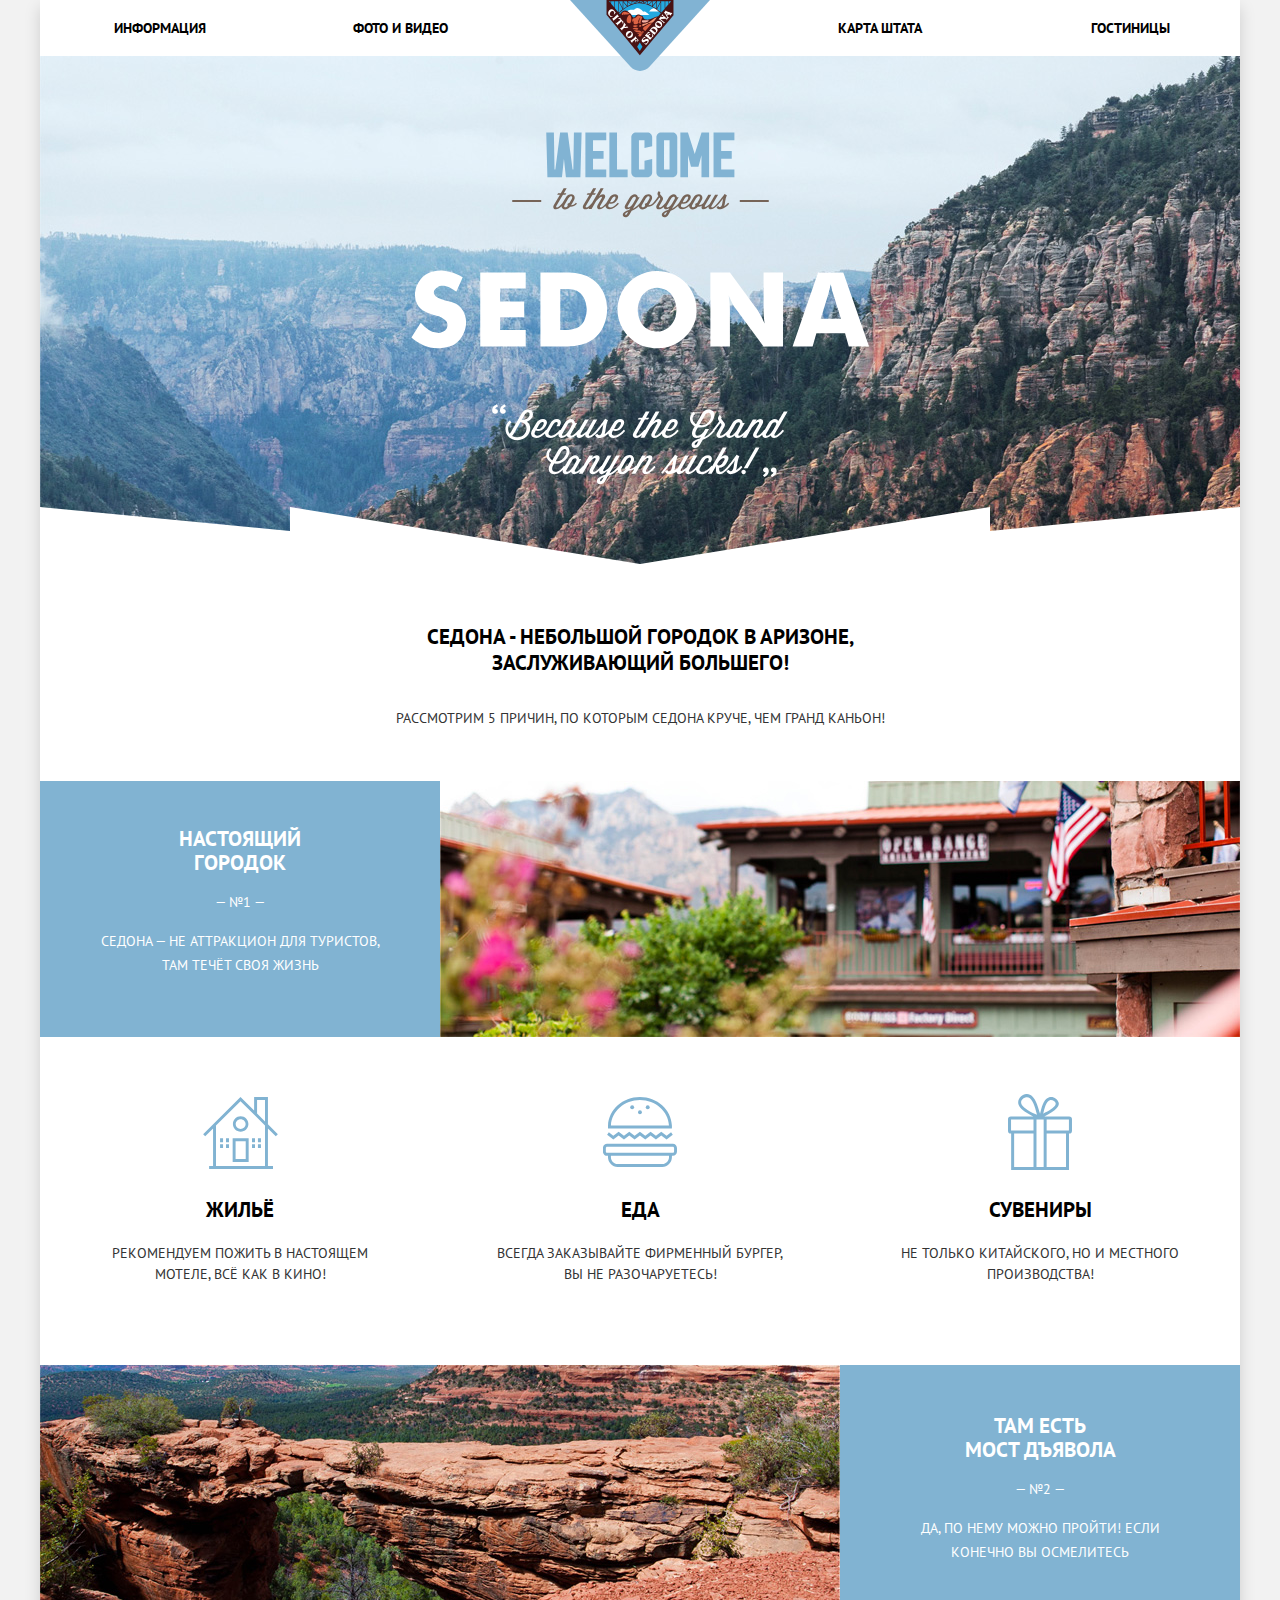
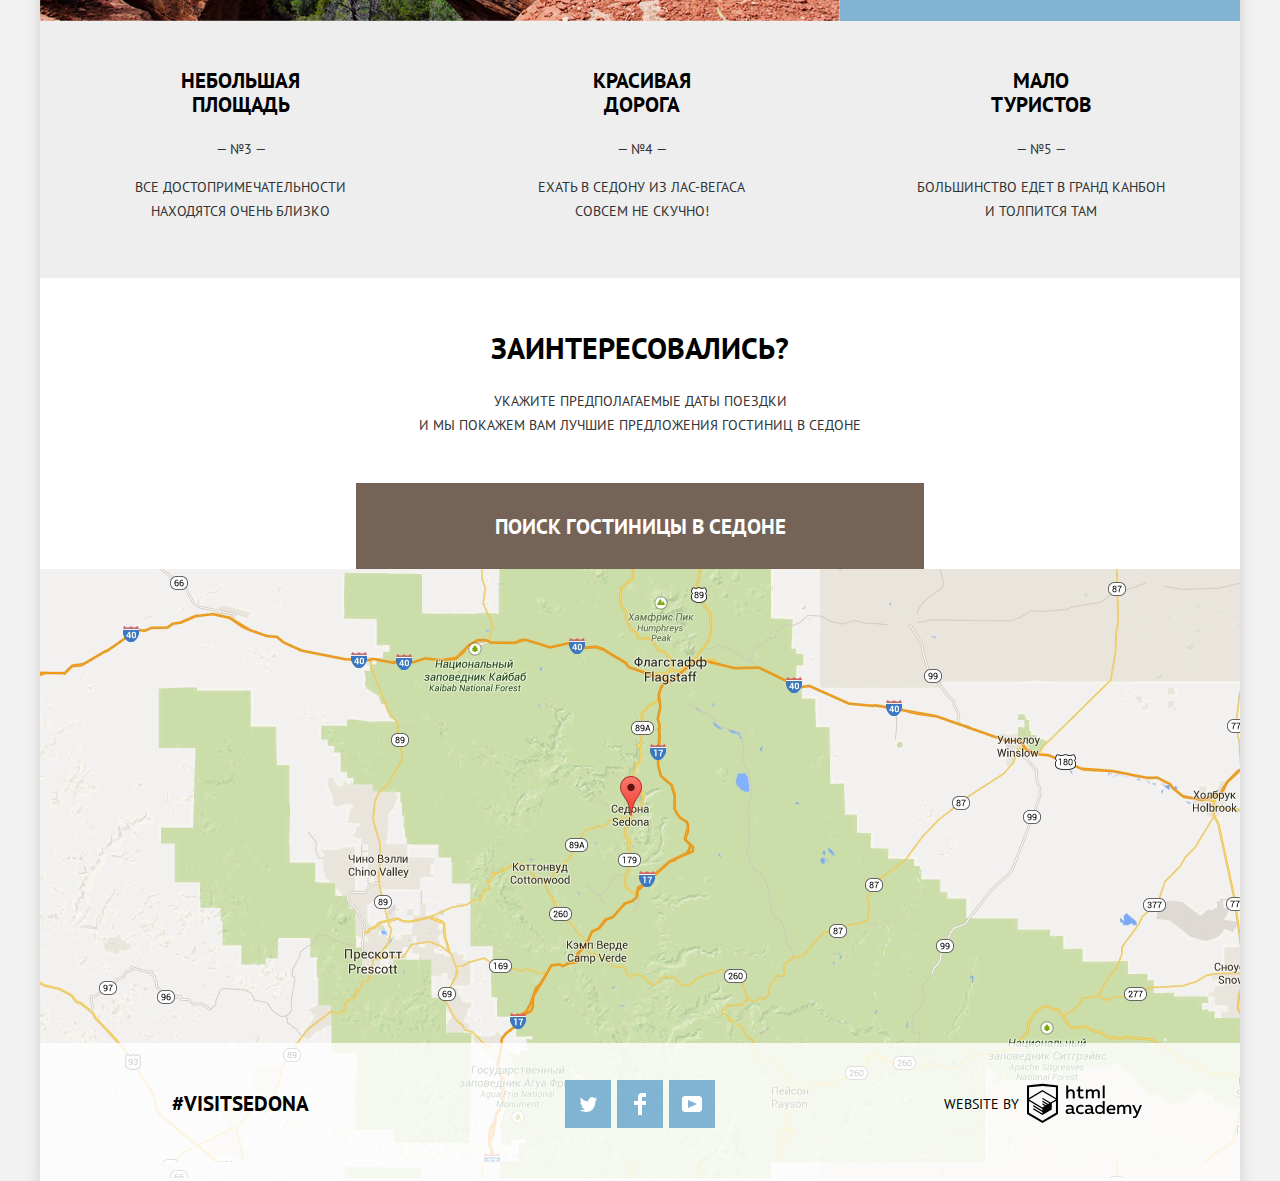
==== commit d833cc00: "Правки перед второй попыткой" ====
--- a/index.html
+++ b/index.html
@@ -87,43 +87,39 @@
           <h2 class="appointment-title">Заинтересовались?</h2>
           <p class="appointment-info">Укажите предполагаемые даты поездки<br>и мы покажем Вам лучшие предложения гостиниц в
           Седоне</p>
-          <a class="search-btn" href="hotels.html">Поиск гостиницы в Седоне</a>
+          <button class="search-btn" type="button">Поиск гостиницы в Cедоне</button>
         </header>
-        <form class="search" method="get" action="https://echo.htmlacademy.ru">
+        <form class="search form-show" method="post" action="https://echo.htmlacademy.ru">
           <div class="form-wrapper arrivial-date">
             <label class="datein" for="datein">Дата заезда:</label>
-            <input class="castom-form" type="text" id="datein" name="datein" placeholder="24 апреля 2017">
-            <button class="btn-calendar" type="button">
+            <input class="castom-form" type="text" id="datein" name="datein" value="24 апреля 2017" placeholder="ДД месяц ГГГГ">
+            <svg class="calendar-icon" aria-hidden="true" xmlns="http://www.w3.org/2000/svg" width="21" height="22" viewBox="0 0 21 22"><path fill="currentColor"
+              d="M19.251 2.025h-2.845V.648c0-.381-.294-.689-.656-.689-.363 0-.656.308-.656.689v1.377h-3.938V.648c0-.381-.294-.689-.655-.689-.363 0-.657.308-.657.689v1.377H5.906V.648c0-.381-.294-.689-.656-.689-.363 0-.657.308-.657.689v1.377H1.75C.784 2.025 0 2.847 0 3.862v16.302C0 21.179.784 22 1.75 22h17.501c.966 0 1.749-.821 1.749-1.836V3.862c0-1.015-.783-1.837-1.749-1.837zm.437 18.139a.448.448 0 0 1-.437.459H1.75a.45.45 0 0 1-.438-.459V3.862a.45.45 0 0 1 .438-.459h2.844v1.378c0 .381.294.689.657.689.362 0 .656-.308.656-.689V3.403h3.938v1.378c0 .381.294.689.657.689.361 0 .655-.308.655-.689V3.403h3.938v1.378c0 .381.293.689.656.689.362 0 .656-.308.656-.689V3.403h2.845c.241 0 .437.206.437.459v16.302z"/>
+              <path fill="currentColor"
+              d="M4.594 8.225h2.625v2.066H4.594zM4.594 11.668h2.625v2.067H4.594zM4.594 15.112h2.625v2.066H4.594zM9.188 15.112h2.625v2.066H9.188zM9.188 11.668h2.625v2.067H9.188zM9.188 8.225h2.625v2.066H9.188zM13.781 15.112h2.625v2.066h-2.625zM13.781 11.668h2.625v2.067h-2.625zM13.781 8.225h2.625v2.066h-2.625z"/></svg>
+            </div>
+            <div class="form-wrapper departure-date">
+              <label class="dateout" for="dateout">Дата выезда:</label>
+              <input class="castom-form castom-dateout" type="text" id="dateout" name="dateout" value="4 июля 2017" placeholder="ДД месяц ГГГГ">
               <svg class="calendar-icon" aria-hidden="true" xmlns="http://www.w3.org/2000/svg" width="21" height="22" viewBox="0 0 21 22"><path fill="currentColor"
                 d="M19.251 2.025h-2.845V.648c0-.381-.294-.689-.656-.689-.363 0-.656.308-.656.689v1.377h-3.938V.648c0-.381-.294-.689-.655-.689-.363 0-.657.308-.657.689v1.377H5.906V.648c0-.381-.294-.689-.656-.689-.363 0-.657.308-.657.689v1.377H1.75C.784 2.025 0 2.847 0 3.862v16.302C0 21.179.784 22 1.75 22h17.501c.966 0 1.749-.821 1.749-1.836V3.862c0-1.015-.783-1.837-1.749-1.837zm.437 18.139a.448.448 0 0 1-.437.459H1.75a.45.45 0 0 1-.438-.459V3.862a.45.45 0 0 1 .438-.459h2.844v1.378c0 .381.294.689.657.689.362 0 .656-.308.656-.689V3.403h3.938v1.378c0 .381.294.689.657.689.361 0 .655-.308.655-.689V3.403h3.938v1.378c0 .381.293.689.656.689.362 0 .656-.308.656-.689V3.403h2.845c.241 0 .437.206.437.459v16.302z"/>
                 <path fill="currentColor"
                 d="M4.594 8.225h2.625v2.066H4.594zM4.594 11.668h2.625v2.067H4.594zM4.594 15.112h2.625v2.066H4.594zM9.188 15.112h2.625v2.066H9.188zM9.188 11.668h2.625v2.067H9.188zM9.188 8.225h2.625v2.066H9.188zM13.781 15.112h2.625v2.066h-2.625zM13.781 11.668h2.625v2.067h-2.625zM13.781 8.225h2.625v2.066h-2.625z"/></svg>
-              </button>
-            </div>
-            <div class="form-wrapper departure-date">
-              <label class="dateout" for="dateout">Дата выезда:</label>
-              <input class="castom-form castom-dateout" type="text" id="dateout" name="dateout" placeholder="4 июля 2017">
-              <button class="btn-calendar" type="button">
-                <svg class="calendar-icon" aria-hidden="true" xmlns="http://www.w3.org/2000/svg" width="21" height="22" viewBox="0 0 21 22"><path fill="currentColor"
-                  d="M19.251 2.025h-2.845V.648c0-.381-.294-.689-.656-.689-.363 0-.656.308-.656.689v1.377h-3.938V.648c0-.381-.294-.689-.655-.689-.363 0-.657.308-.657.689v1.377H5.906V.648c0-.381-.294-.689-.656-.689-.363 0-.657.308-.657.689v1.377H1.75C.784 2.025 0 2.847 0 3.862v16.302C0 21.179.784 22 1.75 22h17.501c.966 0 1.749-.821 1.749-1.836V3.862c0-1.015-.783-1.837-1.749-1.837zm.437 18.139a.448.448 0 0 1-.437.459H1.75a.45.45 0 0 1-.438-.459V3.862a.45.45 0 0 1 .438-.459h2.844v1.378c0 .381.294.689.657.689.362 0 .656-.308.656-.689V3.403h3.938v1.378c0 .381.294.689.657.689.361 0 .655-.308.655-.689V3.403h3.938v1.378c0 .381.293.689.656.689.362 0 .656-.308.656-.689V3.403h2.845c.241 0 .437.206.437.459v16.302z"/>
-                  <path fill="currentColor"
-                  d="M4.594 8.225h2.625v2.066H4.594zM4.594 11.668h2.625v2.067H4.594zM4.594 15.112h2.625v2.066H4.594zM9.188 15.112h2.625v2.066H9.188zM9.188 11.668h2.625v2.067H9.188zM9.188 8.225h2.625v2.066H9.188zM13.781 15.112h2.625v2.066h-2.625zM13.781 11.668h2.625v2.067h-2.625zM13.781 8.225h2.625v2.066h-2.625z"/></svg>
-                </button>
               </div>
               <div class="modal-line">
                 <p>
                   <label class="adult" for="adult">Взрослые:</label>
-                  <button class="quantity-controller" type="button">-</button>
-                  <input class="castom-form-small" type="text" id="adult" name="adult" placeholder="2">
-                  <button class="quantity-controller" type="button">+</button>
+                  <button class="quantity-controller-minus" type="button"></button>
+                  <input class="castom-form-small" type="text" id="adult" name="adult" value="2" placeholder="0">
+                  <button class="quantity-controller" type="button"></button>
                 </p>
                 <p>
                   <label class="child" for="child">Дети:</label>
-                  <button class="quantity-controller" type="button">-</button>
-                  <input class="castom-form-small" type="text" id="child" name="child" placeholder="0">
-                  <button class="quantity-controller" type="button">+</button>
+                  <button class="quantity-controller-minus" type="button"></button>
+                  <input class="castom-form-small" type="text" id="child" name="child" value="0" placeholder="0">
+                  <button class="quantity-controller" type="button"></button>
                 </p>
-                <button class="search-button" type="button">Найти</button>
+                <button class="search-button" type="submit">Найти</button>
               </div>
             </form>
             <div class="map">
@@ -134,14 +130,14 @@
         <footer class="main-footer">
           <a class="visitsedona" href="#">#VISITSEDONA</a>
           <ul class="footer-social">
-            <li><a class="social-button" href="#" aria-label="Твиттер">
+            <li><a class="social-button" href="https://twitter.com/?lang=ru" aria-label="Твиттер">
               <svg xmlns="http://www.w3.org/2000/svg" xmlns:xlink="http://www.w3.org/1999/xlink" width="17" height="15"
               viewBox="0 0 17 15"><path fill="currentColor"
               d="M10.95.144c1.685-.496 2.984.27 3.577 1.179.673-.231 1.331-.481 2.011-.708a2.345 2.345 0 0 1-.857 1.768c.685.17 1.304-.491 1.304-.491-.169 1-1.006 1.788-1.563 2.024-.231 6.75-3.175 11.217-10.077 11.082h-.446c-.41 0-4.164-.46-4.898-1.887 2.271.196 3.893-.422 4.693-1.177-.96-.3-2.679-.477-2.979-2.95.349.106.564.228 1.19.119C1.705 8.247.374 7.53.448 5.33c.285.328 1.067.536 1.34.472C1.085 5.561-.182 2.442.894.85c1.818 1.854 3.735 3.606 7.152 3.773C8.254 2.33 9.183.793 10.95.144z"/></svg></a></li>
-              <li><a class="social-button" href="#" aria-label="Фейсбук">
+              <li><a class="social-button" href="https://www.facebook.com" aria-label="Фейсбук">
                 <svg xmlns="http://www.w3.org/2000/svg" width="12" height="22" viewBox="0 0 12 22"><path fill="currentColor" d="M12 4V0H8a4 4 0 0 0-4 4v4H0v4h4v10h4V12h4V8H8V4h4z"/></svg>
               </a></li>
-              <li><a class="social-button" href="#" aria-label="Ютюб">
+              <li><a class="social-button" href="https://www.youtube.com" aria-label="Ютюб">
                 <svg xmlns="http://www.w3.org/2000/svg" xmlns:xlink="http://www.w3.org/1999/xlink" width="20" height="16"
                 viewBox="0 0 20 16"><path fill="currentColor"
                 d="M17 0H3C1.35 0 0 1.35 0 3v10c0 1.65 1.35 3 3 3h14c1.65 0 3-1.35 3-3V3c0-1.65-1.35-3-3-3zM6.027 11.998V4.002L15.014 8l-8.987 3.998z"/></svg>
@@ -155,6 +151,6 @@
             </address>
           </footer>
         </div>
-          <script src="js/sedona.js"></script>
-</body>
-</html>
+        <script src="js/sedona.js"></script>
+      </body>
+      </html>
--- a/css/style.css
+++ b/css/style.css
@@ -20,7 +20,8 @@
   height: 1px;
   border: 0;
   white-space: nowrap;
-  clip-path: inset(100%);
+  -webkit-clip-path: inset(100%);
+          clip-path: inset(100%);
   clip: rect(0 0 0 0);
   overflow: hidden;
 }
@@ -28,7 +29,8 @@
   margin: 0 auto;
   padding: 0;
   width: 1200px;
-  box-shadow: 0px 7px 15px 0 rgba(0, 1, 1, 0.15);
+  -webkit-box-shadow: 0px 7px 15px 0 rgba(0, 1, 1, 0.15);
+          box-shadow: 0px 7px 15px 0 rgba(0, 1, 1, 0.15);
 }
 .inner-page {
   margin: 0 auto;
@@ -53,12 +55,17 @@
   position: absolute;
   top: 0;
   left: 50%;
-  transform: translateX(-50%);
+  -webkit-transform: translateX(-50%);
+      -ms-transform: translateX(-50%);
+          transform: translateX(-50%);
   z-index: 1;
 }
 .site-navigation {
-  display: flex;
-  flex-wrap: wrap;
+  display: -webkit-box;
+  display: -ms-flexbox;
+  display: flex;
+  -ms-flex-wrap: wrap;
+      flex-wrap: wrap;
   margin: 0;
   padding: 0;
   list-style: none;
@@ -95,8 +102,8 @@
 }
 .picture-sedona {
   position: relative;
-  margin-bottom: 55px;
-  padding-top: 75px;
+  margin-bottom: 58px;
+  padding-top: 76px;
   text-align: center;
   background-image: url(../img/bg.jpg);
   background-color: #7293b6;
@@ -113,12 +120,14 @@
   background-size: 1200px;
 }
 .welcome-img-sedona {
-  margin-bottom: 75px;
+  margin-bottom: 72px;
 }
 .accost {
   background-color: #fff;
 }
 .filter {
+  display: -webkit-box;
+  display: -ms-flexbox;
   display: flex;
   padding: 27px 74px 5px 100px;
   background: url(../img/filter-background.jpg) center no-repeat;
@@ -156,7 +165,10 @@
   display: block;
   position: relative;
   cursor: pointer;
-  user-select: none;
+  -webkit-user-select: none;
+     -moz-user-select: none;
+      -ms-user-select: none;
+          user-select: none;
   font-size: 14px;
   font-weight: 400;
 }
@@ -197,7 +209,8 @@
   position: absolute;
   left: -41px;
   top: 0;
-  box-sizing: border-box;
+  -webkit-box-sizing: border-box;
+          box-sizing: border-box;
   width: 27px;
   height: 23px;
   background-image: url("../img/checkbox-on.svg");
@@ -209,7 +222,8 @@
   position: absolute;
   left: -41px;
   top: 0;
-  box-sizing: border-box;
+  -webkit-box-sizing: border-box;
+          box-sizing: border-box;
   width: 27px;
   height: 23px;
   background-image: url("../img/checkbox-on-n.svg");
@@ -243,7 +257,9 @@
   width: 2px;
   height: 23px;
   background: #fff;
-  transform: translate(-50%, -50%);
+  -webkit-transform: translate(-50%, -50%);
+      -ms-transform: translate(-50%, -50%);
+          transform: translate(-50%, -50%);
 }
 .price-controls label {
   display: inline-block;
@@ -292,7 +308,8 @@
   background: #ababab;
   border: 8px solid #fff;
   border-radius: 50%;
-  box-shadow: 0 2px 1px 0 rgba(0, 1, 1, 0.2);
+  -webkit-box-shadow: 0 2px 1px 0 rgba(0, 1, 1, 0.2);
+          box-shadow: 0 2px 1px 0 rgba(0, 1, 1, 0.2);
   cursor: pointer;
 }
 .range-toggle:hover {
@@ -301,7 +318,8 @@
   background: #ababab;
   border: 8px solid #fff;
   border-radius: 50%;
-  box-shadow: 0 2px 1px 0 rgba(0, 1, 1, 0.2);
+  -webkit-box-shadow: 0 2px 1px 0 rgba(0, 1, 1, 0.2);
+          box-shadow: 0 2px 1px 0 rgba(0, 1, 1, 0.2);
   cursor: pointer;
 }
 .range-toggle-min {
@@ -311,6 +329,8 @@
   left: 80%;
 }
 .btn-transparent {
+    display: -webkit-box;
+    display: -ms-flexbox;
     display: flex;
     padding: 6px 34px 6px 34px;
     margin-left: 85px;
@@ -332,10 +352,15 @@
   background: #fff;
 }
 .sort {
-  display: flex;
-  flex-wrap: wrap;
+  display: -webkit-box;
+  display: -ms-flexbox;
+  display: flex;
+  -ms-flex-wrap: wrap;
+      flex-wrap: wrap;
   padding-left: 72px;
-  align-items: center;
+  -webkit-box-align: center;
+      -ms-flex-align: center;
+          align-items: center;
   min-height: 86px;
   background-color: #fff;
   border-bottom: 1px solid #e5e5e5;
@@ -385,28 +410,34 @@
 .sort-things:active {
   color: #000;
 }
-.sort-arrows svg {
-  margin-top: 15px;
+.sorting-arrows {
+  display: flex;
+  margin-top: 5px;
+}
+.sorting-arrow-up {
   margin-right: 12px;
+}
+.sorting-arrows svg {
   fill: #cacaca;
 }
-.sort-arrows svg:hover {
+.sorting-arrows svg:hover {
   fill: #231f20;
 }
-.sort-arrows svg:active {
+.sorting-arrows svg:active {
   fill: #81b3d2;
 }
-.sort-arrows:not([href]) svg {
+.active-arrow svg {
   fill: #81b3d2;
 }
 .about-sedona {
   margin: 0;
-  padding-bottom: 55px;
+  padding-bottom: 51px;
   background-color: #fff;
   text-align: center;
 }
 .what-is-sedona {
   display: inline-block;
+  margin-top: 2px;
   margin-bottom: 30px;
   vertical-align: inherit;
   width: 440px;
@@ -422,6 +453,8 @@
   background-color: #fff;
 }
 .catalog-item {
+  display: -webkit-box;
+  display: -ms-flexbox;
   display: flex;
   margin: 0;
   padding: 29px 72px 23px 72px;
@@ -429,6 +462,8 @@
   border-bottom: 1px solid #e5e5e5;
 }
 .catalog-item-desert {
+  display: -webkit-box;
+  display: -ms-flexbox;
   display: flex;
   margin: 0;
   padding: 28px 72px 21px 72px;
@@ -436,6 +471,8 @@
   border-bottom: 1px solid #e5e5e5;
 }
 .catalog-item-villas {
+  display: -webkit-box;
+  display: -ms-flexbox;
   display: flex;
   margin: 0;
   padding: 28px 72px 23px 72px;
@@ -454,14 +491,20 @@
   padding-bottom: 3px;
 }
 .info-category {
+  display: -webkit-box;
+  display: -ms-flexbox;
   display: flex;
   margin-bottom: 14px;
   width: 182px;
-  justify-content: space-between;
+  -webkit-box-pack: justify;
+      -ms-flex-pack: justify;
+          justify-content: space-between;
   color: #333;
   font-weight: 400;
 }
 .catalog_item-price {
+  display: -webkit-box;
+  display: -ms-flexbox;
   display: flex;
 }
 .info-category p {
@@ -471,12 +514,17 @@
   padding: 0;
 }
 .feature-photo {
+  display: -webkit-box;
+  display: -ms-flexbox;
   display: flex;
   text-align: center;
 }
 .feature-photo-items {
   padding: 46px 60px 0px 60px;
-  flex-direction: column;
+  -webkit-box-orient: vertical;
+  -webkit-box-direction: normal;
+      -ms-flex-direction: column;
+          flex-direction: column;
   background-color: #81b3d2;
 }
 .feature-photo-items h2 {
@@ -494,11 +542,16 @@
   font-weight: 400;
 }
 .service {
-  display: flex;
-  flex-wrap: wrap;
+  display: -webkit-box;
+  display: -ms-flexbox;
+  display: flex;
+  -ms-flex-wrap: wrap;
+      flex-wrap: wrap;
   padding-top: 50px;
-  padding-bottom: 77px;
-  justify-content: center;
+  padding-bottom: 80px;
+  -webkit-box-pack: center;
+      -ms-flex-pack: center;
+          justify-content: center;
   background-color: #fff;
   text-align: center;
 }
@@ -512,12 +565,10 @@
   background: url('../img/icon-1.svg') center 10px no-repeat;
 }
 .food {
-  background-image: url('../img/icon-3.svg');
-  background-size: 120px 70px;
+  background: url('../img/icon-3.svg') center 10px no-repeat;
 }
 .souvenirs {
-  background-image: url('../img/icon-2.svg');
-  background-size: 120px 75px;
+  background: url('../img/icon-2.svg') center 7px no-repeat;
 }
 .service-desc {
   margin: 0 auto;
@@ -532,30 +583,55 @@
 .search-open {
   z-index: -1;
   visibility: visible;
-  animation: fade 1s;
-  animation-fill-mode: both;
-}
-@keyframes fade {
+  -webkit-animation: fade 1s;
+          animation: fade 1s;
+  -webkit-animation-fill-mode: both;
+          animation-fill-mode: both;
+}
+.form-error {
+  animation: shake 0.6s;
+}
+@-webkit-keyframes fade {
   0% {
-    transform: translateY(-400px) translateX(-50%);
+    -webkit-transform: translateY(-400px) translateX(-50%);
+            transform: translateY(-400px) translateX(-50%);
     opacity: 0;
   }
   100% {
-    transform: translateY(0) translateX(-50%);
+    -webkit-transform: translateY(0) translateX(-50%);
+            transform: translateY(0) translateX(-50%);
     opacity: 1;
     z-index: 1;
   }
 }
+@keyframes fade {
+  0% {
+    -webkit-transform: translateY(-400px) translateX(-50%);
+            transform: translateY(-400px) translateX(-50%);
+    opacity: 0;
+  }
+  100% {
+    -webkit-transform: translateY(0) translateX(-50%);
+            transform: translateY(0) translateX(-50%);
+    opacity: 1;
+    z-index: 1;
+  }
+}
 .appointment {
   background-color: #fff;
 }
 .nature-photo {
+  display: -webkit-box;
+  display: -ms-flexbox;
   display: flex;
 }
 .nature-photo-items {
   padding: 49px;
   padding-bottom: 30px;
-  flex-direction: column;
+  -webkit-box-orient: vertical;
+  -webkit-box-direction: normal;
+      -ms-flex-direction: column;
+          flex-direction: column;
   background-color: #81b3d2;
   text-align: center;
 }
@@ -576,9 +652,13 @@
 .feature-road {
   margin: 0;
   padding-top: 48px;
-  padding-bottom: 45px;
-  display: flex;
-  justify-content: center;
+  padding-bottom: 41px;
+  display: -webkit-box;
+  display: -ms-flexbox;
+  display: flex;
+  -webkit-box-pack: center;
+      -ms-flex-pack: center;
+          justify-content: center;
   text-align: center;
   background-color: #eee;
 }
@@ -608,67 +688,112 @@
 .appointment {
   position: relative;
   z-index: 10;
-  margin: 0 auto;
-  padding-top: 53px;
-  width: 585px;
+  padding-top: 52px;
   text-align: center;
 }
 .appointment-title {
   margin: 0;
-  margin-bottom: 15px;
+  margin-bottom: 23px;
   padding: 0;
   font-size: 30px;
   line-height: 36px;
 }
 .appointment-info {
   margin: 0;
-  margin-bottom: 52px;
+  margin-bottom: 46px;
   padding: 0;
   font-weight: 400;
   color: #333;
 }
-.appointment a {
-  display: inline-block;
-  margin: 0;
-  padding: 30px;
+.search-btn {
+  padding: 31px 0 29px 0;
   width: 568px;
-  vertical-align: inherit;
-  box-sizing: border-box;
+  vertical-align: middle;
+  font: inherit;
+  text-align: center;
+  text-transform: uppercase;
+  list-style: none;
+  border: none;
+  font-size: 21px;
+  line-height: 26px;
   color: #fff;
-  font-size: 21px;
   background-color: #766357;
 }
-.appointment a:hover,
-.appointment a:focus {
+.search-btn:hover {
   background-color: #604e43;
 }
-.appointment a:not {
+.search-btn:active {
   color: #928a85;
   background-color: #503e33;
 }
 .search {
+  box-sizing: border-box;
   margin-bottom: 78px;
   padding: 55px;
+  padding-right: 50px;
   width: 568px;
   position: relative;
   top: 0;
   left: 50%;
-  transform: translateX(-50%);
-  box-sizing: border-box;
+  -webkit-transform: translateX(-50%);
+      -ms-transform: translateX(-50%);
+          transform: translateX(-50%);
+  -webkit-box-sizing: border-box;
+          box-sizing: border-box;
   background-color: #fff;
-  box-shadow: 0px 7px 15px 0 rgba(0, 1, 1, 0.15);
+  -webkit-box-shadow: 0px 7px 15px 0 rgba(0, 1, 1, 0.15);
+          box-shadow: 0px 7px 15px 0 rgba(0, 1, 1, 0.15);
 }
 fieldset {
   border: none;
 }
 .castom-form {
+  -webkit-box-sizing: border-box;
+          box-sizing: border-box;
   margin-left: 21px;
-  width: 341px;
+  margin-bottom: 29px;
+  padding-left: 13px;
+  width: 346px;
   height: 38px;
-  color: #000;
+  font-family: "PT Sans", Arial, sans-serif;
+  color: #000;
+  font-size: 14px;
+  line-height: 24px;
+  font-weight: 700;
   text-align: left;
+  text-transform: uppercase;
   background-color: #f2f2f2;
   border: none;
+}
+.castom-form::-webkit-input-placeholder {
+  padding-left: 10px;
+  font-family: "PT Sans", Arial, sans-serif;
+  font-size: 14px;
+  line-height: 24px;
+  font-weight: 700;
+  color: #000;
+  text-transform: uppercase;
+  text-align: left;
+}
+.castom-form:-ms-input-placeholder {
+  padding-left: 10px;
+  font-family: "PT Sans", Arial, sans-serif;
+  font-size: 14px;
+  line-height: 24px;
+  font-weight: 700;
+  color: #000;
+  text-transform: uppercase;
+  text-align: left;
+}
+.castom-form::-ms-input-placeholder {
+  padding-left: 10px;
+  font-family: "PT Sans", Arial, sans-serif;
+  font-size: 14px;
+  line-height: 24px;
+  font-weight: 700;
+  color: #000;
+  text-transform: uppercase;
+  text-align: left;
 }
 .castom-form::placeholder {
   padding-left: 10px;
@@ -689,9 +814,11 @@
 }
 .castom-dateout {
   margin-left: 17px;
-  width: 342px;
+  width: 346px;
 }
 .form-wrapper {
+  -webkit-box-sizing: border-box;
+          box-sizing: border-box;
   margin-bottom: 6px;
   position: relative;
 }
@@ -699,19 +826,36 @@
   margin: 0px;
   padding: 0px;
 }
+.departure-date {
+  margin: 0px;
+  margin-bottom: 30px;
+  padding: 0px;
+  height: 38px;
+}
 .modal-line {
-  display: flex;
-  margin: 0;
-  padding: 0;
-  justify-content: space-between;
-  flex-wrap: wrap;
+  display: -webkit-box;
+  display: -ms-flexbox;
+  display: flex;
+  margin: 0;
+  padding: 0;
+  -webkit-box-pack: justify;
+      -ms-flex-pack: justify;
+          justify-content: space-between;
+  -ms-flex-wrap: wrap;
+      flex-wrap: wrap;
+  font-family: "PT Sans", Arial, sans-serif;
 }
 .modal-line p {
+  position: relative;
   margin: 0;
   margin-bottom: 54px;
   padding: 0;
-  display: flex;
-  align-items: center;
+  display: -webkit-box;
+  display: -ms-flexbox;
+  display: flex;
+  -webkit-box-align: center;
+      -ms-flex-align: center;
+          align-items: center;
 }
 .adult {
   display: inline-block;
@@ -726,11 +870,16 @@
 .castom-form-small {
   width: 38px;
   height: 38px;
-  box-sizing: border-box;
-  color: #000;
+  -webkit-box-sizing: border-box;
+          box-sizing: border-box;
   text-align: center;
   background-color: #f2f2f2;
   border: none;
+  font-family: "PT Sans", Arial, sans-serif;
+  font-size: 14px;
+  line-height: 24px;
+  font-weight: 700;
+  color: #000;
 }
 .castom-form-small:hover {
   background-color: #ebebeb;
@@ -739,6 +888,36 @@
   background-color: #fff;
   outline: 2px solid #ebebeb;
 }
+.castom-form-small::-webkit-input-placeholder {
+  padding-left: 10px;
+  font-family: "PT Sans", Arial, sans-serif;
+  font-size: 14px;
+  line-height: 24px;
+  font-weight: 700;
+  color: #000;
+  text-transform: uppercase;
+  text-align: center;
+}
+.castom-form-small:-ms-input-placeholder {
+  padding-left: 10px;
+  font-family: "PT Sans", Arial, sans-serif;
+  font-size: 14px;
+  line-height: 24px;
+  font-weight: 700;
+  color: #000;
+  text-transform: uppercase;
+  text-align: center;
+}
+.castom-form-small::-ms-input-placeholder {
+  padding-left: 10px;
+  font-family: "PT Sans", Arial, sans-serif;
+  font-size: 14px;
+  line-height: 24px;
+  font-weight: 700;
+  color: #000;
+  text-transform: uppercase;
+  text-align: center;
+}
 .castom-form-small::placeholder {
   padding-left: 10px;
   font-family: "PT Sans", Arial, sans-serif;
@@ -749,24 +928,46 @@
   text-transform: uppercase;
   text-align: center;
 }
-.btn-calendar {
-  margin: 0;
-  padding: 0;
-  list-style: none;
-  border: 0;
-}
 .calendar-icon {
-  margin-right: 3px;
+  margin-left: 2px;
   position: absolute;
   top: 7px;
   left: 425px;
-  color: #cacaca;
+  color: #a9a9a9;
 }
 .calendar-icon:hover {
   color: #000;
 }
 .calendar-icon:focus {
   color: #81b3d2;
+}
+.quantity-controller-minus {
+  background-color: #f2f2f2;
+  width: 38px;
+  height: 38px;
+  padding: 0;
+  position: relative;
+  border: none;
+}
+.quantity-controller-minus::before {
+  content: "";
+  position: absolute;
+  top: 50%;
+  left: 50%;
+  margin-left: -6px;
+  margin-top: -1px;
+  width: 12px;
+  height: 3px;
+  background-color: #a9a9a9;
+}
+.quantity-controller-minus:hover {
+  background-color: #f2f2f2;
+}
+.quantity-controller-minus:hover::before {
+  background-color: #000000;
+}
+.quantity-controller-minus:active::before {
+  background-color: #81b3d2;
 }
 .quantity-controller {
   width: 38px;
@@ -775,12 +976,42 @@
   background-color: #f2f2f2;
   border: none;
 }
-.quantity-controller:hover,
-.quantity-controller:focus {
-  color: #000;
-}
-.quantity-controller:active {
-  colorquantity: #81b3d2;
+.quantity-controller::before {
+  content: "";
+  position: absolute;
+  top: 50%;
+  left: 90%;
+  margin-left: -6px;
+  margin-top: -1px;
+  width: 11px;
+  height: 3px;
+  background-color: #a9a9a9;
+}
+.quantity-controller::after {
+  content: "";
+  position: absolute;
+  top: 50%;
+  left: 90%;
+  margin-left: -2px;
+  margin-top: -5px;
+  width: 3px;
+  height: 11px;
+  background-color: #a9a9a9;
+}
+.quantity-controller {
+  background-color: #f2f2f2;
+}
+.quantity-controller:hover::before {
+  background-color: #000000;
+}
+.quantity-controller:hover::after {
+  background-color: #000000;
+}
+.quantity-controller:active::before {
+  background-color: #81b3d2;
+}
+.quantity-controller:active::after {
+  background-color: #81b3d2;
 }
 .search-button {
   width: 458px;
@@ -851,7 +1082,8 @@
   position: absolute;
   top: 95px;
   right: 70px;
-  box-sizing: border-box;
+  -webkit-box-sizing: border-box;
+          box-sizing: border-box;
   text-align: center;
   color: #666;
   font-weight: 400;
@@ -882,23 +1114,31 @@
   background: url("../img/star.svg") center no-repeat;
 }
 .map {
-  margin-top: -472px;
+  margin-top: -474px;
   height: 610px;
   background: url(../img/map.png);
 }
 .main-footer {
+  display: -webkit-box;
+  display: -ms-flexbox;
   display: flex;
   margin-top: -135px;
   padding: 20px 101px 36px 132px;
-  align-items: center;
+  -webkit-box-align: center;
+      -ms-flex-align: center;
+          align-items: center;
   position: relative;
   z-index: 1;
   background-color: rgba(255, 255, 255, 0.8);
 }
 .footer-inner {
+  display: -webkit-box;
+  display: -ms-flexbox;
   display: flex;
   padding: 18px 101px 16px 132px;
-  align-items: center;
+  -webkit-box-align: center;
+      -ms-flex-align: center;
+          align-items: center;
   background-color: #fff;
 }
 .visitsedona {
@@ -910,16 +1150,27 @@
   color: #000;
 }
 .footer-social {
+  display: -webkit-box;
+  display: -ms-flexbox;
   display: flex;
   list-style: none;
   text-align: center;
 }
 .social-button {
+  display: -webkit-box;
+  display: -ms-flexbox;
   display: flex;
   margin: 3px;
-  flex-direction: row;
-  justify-content: center;
-  align-items: center;
+  -webkit-box-orient: horizontal;
+  -webkit-box-direction: normal;
+      -ms-flex-direction: row;
+          flex-direction: row;
+  -webkit-box-pack: center;
+      -ms-flex-pack: center;
+          justify-content: center;
+  -webkit-box-align: center;
+      -ms-flex-align: center;
+          align-items: center;
   width: 46px;
   height: 48px;
   color: #fff;
@@ -937,9 +1188,13 @@
   background-color: #5496bd;
 }
 .footer-copyright {
+  display: -webkit-box;
+  display: -ms-flexbox;
   display: flex;
   margin-left: 226px;
-  align-items: center;
+  -webkit-box-align: center;
+      -ms-flex-align: center;
+          align-items: center;
 }
 .logo-htmlacademy {
   margin: 0;
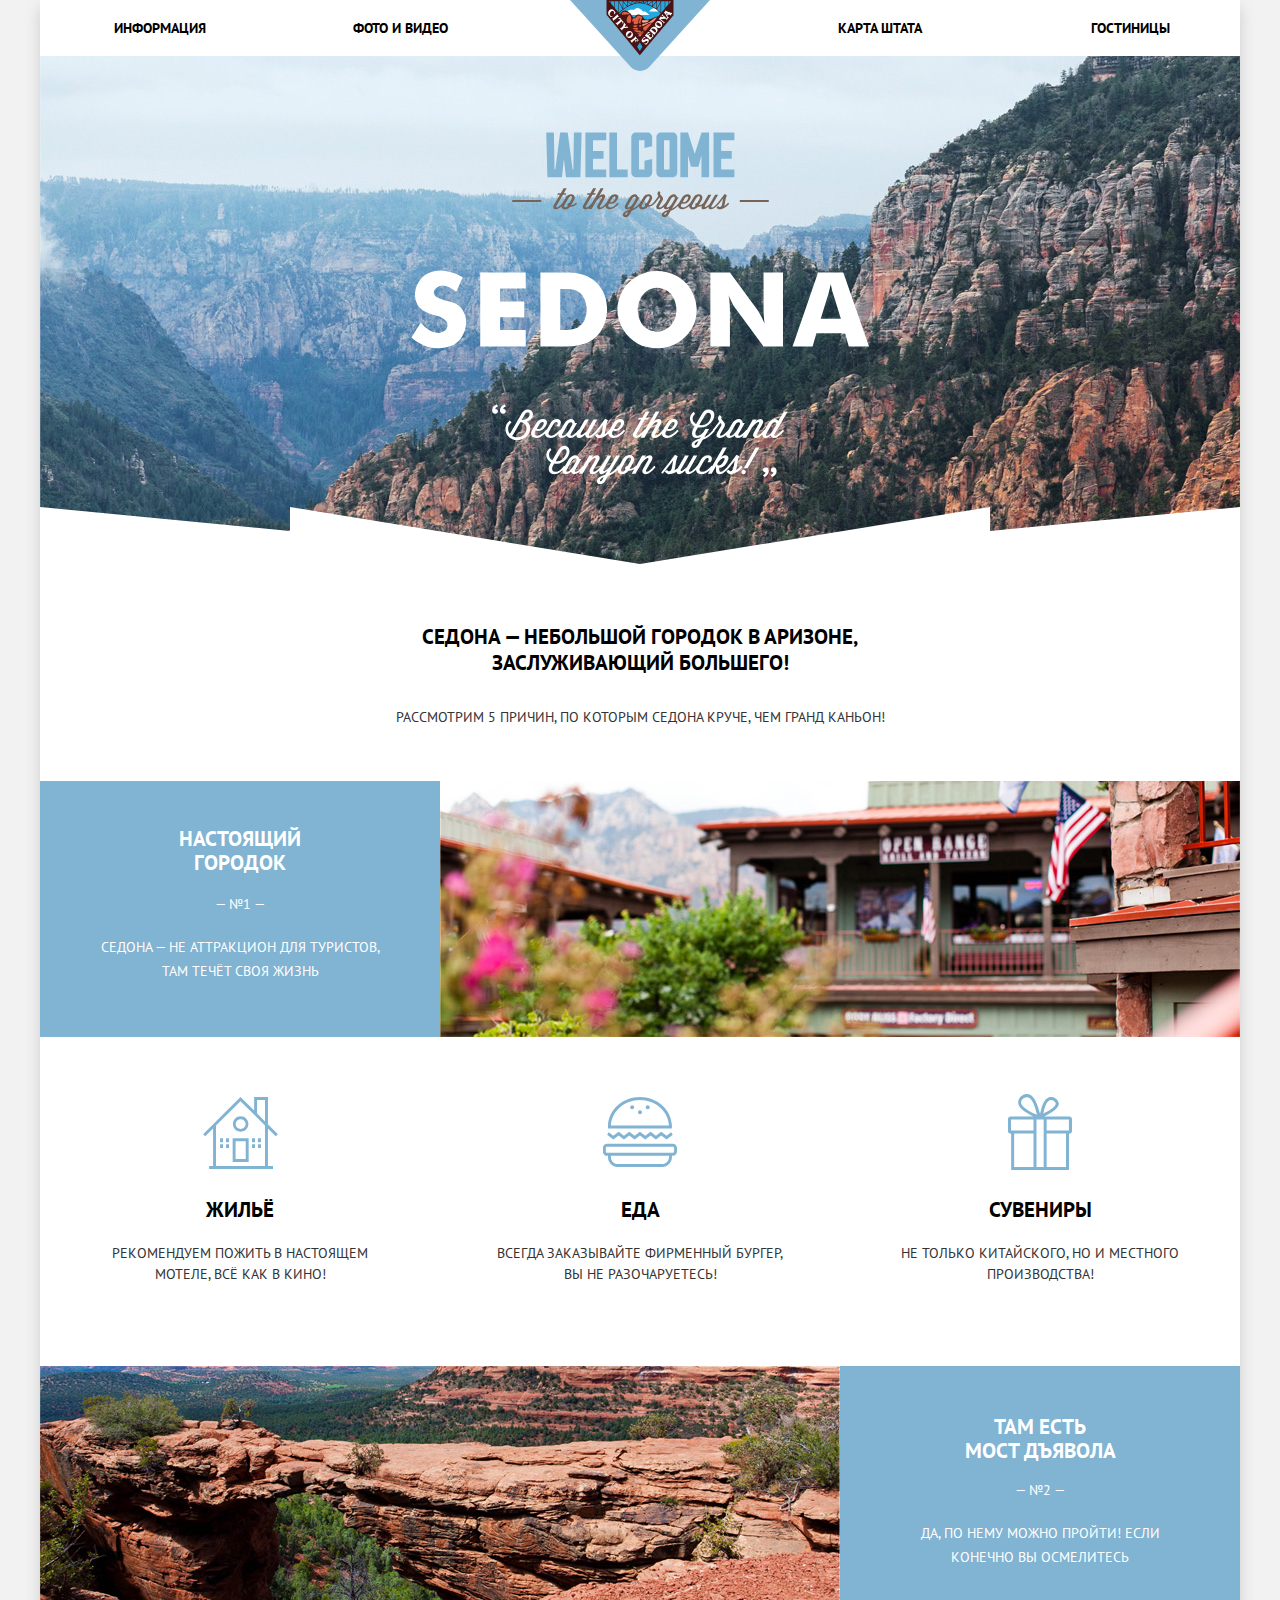
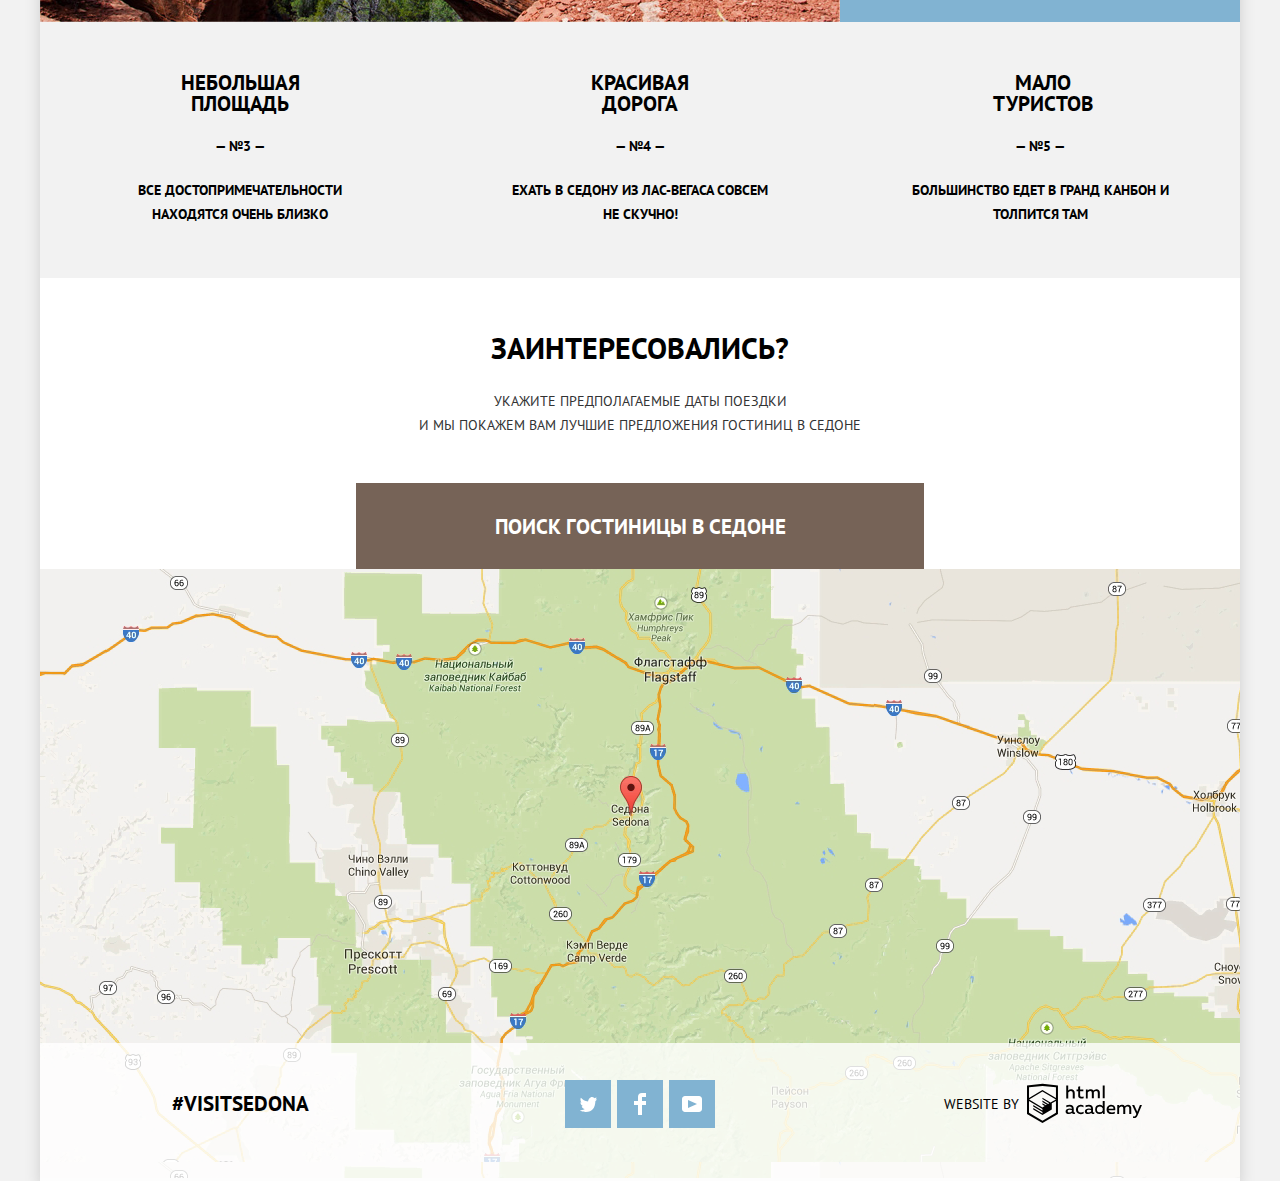
==== commit 1a5ae0f0: "Вторая попытка" ====
--- a/index.html
+++ b/index.html
@@ -5,7 +5,7 @@
   <title>HTML Academy: Седона</title>
   <link href="https://fonts.googleapis.com/css?family=PT+Sans:400,700&amp;subset=cyrillic" rel="stylesheet">
   <link href="css/normalize.css" rel="stylesheet">
-  <link href="css/style.css" rel="stylesheet">
+  <link href="css/style.min.css" rel="stylesheet">
 </head>
 <body>
   <div class="body-container">
@@ -25,16 +25,16 @@
       </header>
     </div>
     <main class="container">
-      <header class="accost">
-        <div class="picture-sedona">
-          <img class="welcome-img-sedona" src="img/intro-welcome.svg" width="459" height="353" alt="Welcome to the gorgeous Sedona">
+    <section class="greeting">
+        <h1 class="visually-hidden">Welcome to the gorgeous Sedona</h1>
+        <div class="greeting-text">
+          <img src="img/intro-welcome.svg" width="459" height="353" alt="Добро пожаловать в Седону">
         </div>
-        <div class="about-sedona">
-          <h1 class="visually-hidden">Седона</h1>
-          <strong class="what-is-sedona">Седона - небольшой городок в Аризоне, заслуживающий большего!</strong>
-          <p class="five-reasons">Рассмотрим 5 причин, по которым Седона круче, чем Гранд Каньон!</p>
+        <div class="sedona-text">
+          <h2>Седона — небольшой городок в Аризоне, заслуживающий большего!</h2>
+          <p>Рассмотрим 5 причин, по которым Седона круче, чем Гранд Каньон!</p>
         </div>
-      </header>
+      </section>
       <section class="feature-photo">
         <div class="feature-photo-items">
           <h2>Настоящий городок</h2>
@@ -67,19 +67,19 @@
       </section>
       <section class="feature-road">
         <div class="feature-road-desc">
-          <h2>Небольшая площадь</h2>
-          <p>— №3 —</p>
-          <p>Все достопримечательности находятся очень близко</p>
+          <h2 class="feature-title">Небольшая площадь</h2>
+          <p class="feature-number">— №3 —</p>
+          <p class="feature-last">Все достопримечательности находятся очень близко</p>
         </div>
         <div class="feature-road-desc">
-          <h2>Красивая дорога</h2>
-          <p>— №4 —</p>
-          <p>Ехать в Седону из Лас-Вегаса совсем не скучно!</p>
+          <h2 class="feature-title">Красивая дорога</h2>
+          <p class="feature-number">— №4 —</p>
+          <p class="feature-last">Ехать в Седону из Лас-Вегаса совсем не скучно!</p>
         </div>
         <div class="feature-road-desc feature-tourist">
-          <h2>Мало туристов</h2>
-          <p>— №5 —</p>
-          <p>Большинство едет в Гранд Канбон и толпится там</p>
+          <h2 class="feature-title-l">Мало туристов</h2>
+          <p class="feature-number">— №5 —</p>
+          <p class="feature-last">Большинство едет в Гранд Канбон и толпится там</p>
         </div>
       </section>
       <section class="modal-map">
@@ -89,7 +89,7 @@
           Седоне</p>
           <button class="search-btn" type="button">Поиск гостиницы в Cедоне</button>
         </header>
-        <form class="search form-show" method="post" action="https://echo.htmlacademy.ru">
+        <form class="search form-show js-form" method="post" action="https://echo.htmlacademy.ru">
           <div class="form-wrapper arrivial-date">
             <label class="datein" for="datein">Дата заезда:</label>
             <input class="castom-form" type="text" id="datein" name="datein" value="24 апреля 2017" placeholder="ДД месяц ГГГГ">
@@ -151,6 +151,6 @@
             </address>
           </footer>
         </div>
-        <script src="js/sedona.js"></script>
+        <script src="js/sedona.min.js"></script>
       </body>
       </html>
--- a/css/style.min.css
+++ b/css/style.min.css
@@ -0,0 +1 @@
+body{margin:0;padding:0;font-family:"PT Sans",Arial,sans-serif;font-size:14px;line-height:24px;font-weight:700;color:#000;text-transform:uppercase;background-color:#f2f2f2;background-size:cover}.visually-hidden:not(:focus):not(:active),input[type="checkbox"].visually-hidden,input[type="radio"].visually-hidden{position:absolute;margin:-1px;padding:0;width:1px;height:1px;border:0;white-space:nowrap;-webkit-clip-path:inset(100%);clip-path:inset(100%);clip:rect(0 0 0 0);overflow:hidden}.body-container{margin:0 auto;padding:0;width:1200px;-webkit-box-shadow:0 7px 15px 0 rgba(0,1,1,0.15);box-shadow:0 7px 15px 0 rgba(0,1,1,0.15)}.inner-page{margin:0 auto;padding:0;width:1200px;background-image:url("../bg-inner.png")}a{text-decoration:none}.main-navigation,.filter ul,.footer-social{list-style:none}.header-navigation{position:relative;color:#000;background-color:#fff}.main-header-logo{position:absolute;top:0;left:50%;-webkit-transform:translateX(-50%);-ms-transform:translateX(-50%);transform:translateX(-50%);z-index:1}.site-navigation{display:-webkit-box;display:-ms-flexbox;display:flex;-ms-flex-wrap:wrap;flex-wrap:wrap;margin:0;padding:0;list-style:none}.site-navigation li:nth-child(2){margin-right:auto}.site-navigation__item{display:inline-block;padding:16px 0;vertical-align:inherit;width:240px;text-align:center}.site-navigation-hotel{display:inline-block;padding-left:20px;vertical-align:inherit;width:220px;text-align:center}.site-navigation a{color:#000}.site-navigation a:focus,.site-navigation a:hover{color:#81b3d2}.site-navigation a:active{color:#cacaca}.site-navigation a:not([href]){color:#766357}.greeting{display:-webkit-box;display:-ms-flexbox;display:flex;-webkit-box-orient:vertical;-webkit-box-direction:normal;-ms-flex-direction:column;flex-direction:column;-webkit-box-align:center;-ms-flex-align:center;align-items:center;-webkit-box-pack:justify;-ms-flex-pack:justify;justify-content:space-between;width:1200px;background-color:#dfedf6;background-image:url("../img/bg.jpg");background-repeat:no-repeat;background-size:1200px 773px;background-position:0 -56px}.greeting-text{display:-webkit-box;display:-ms-flexbox;display:flex;-webkit-box-pack:center;-ms-flex-pack:center;justify-content:center;-webkit-box-align:start;-ms-flex-align:start;align-items:flex-start;margin-top:76px;margin-bottom:79px}.sedona-text::before{content:"";position:absolute;top:-57px;left:0;width:1200px;height:60px;background-image:url("../img/polygon.svg");background-repeat:no-repeat;background-position:0 0}.sedona-text{position:relative;display:-webkit-box;display:-ms-flexbox;display:flex;-webkit-box-orient:vertical;-webkit-box-direction:normal;-ms-flex-direction:column;flex-direction:column;-webkit-box-align:center;-ms-flex-align:center;align-items:center;-webkit-box-pack:justify;-ms-flex-pack:justify;justify-content:space-between;width:1200px;-webkit-box-sizing:border-box;box-sizing:border-box;padding-top:60px;padding-bottom:51px;padding-left:352px;padding-right:352px;text-align:center;background-color:#fff}.sedona-text h2{display:block;width:616px;margin:0;padding:0;font-size:21px;line-height:26px;font-weight:bold;color:#000;text-align:center}.sedona-text p{width:490px;margin:0;margin-top:28px;padding:0;font-size:14px;line-height:26px;font-weight:400;color:#333;text-align:center}.accost{background-color:#fff}.filter{display:-webkit-box;display:-ms-flexbox;display:flex;padding:27px 74px 5px 100px;background:url(../img/filter-background.jpg) center no-repeat;background-color:#7293b6;background-size:cover}.filter legend{margin-left:-41px;margin-bottom:20px;padding:0;font-size:16px;line-height:21px;color:#fff}.filter ul{margin:0;padding:0;list-style:none;line-height:21px;color:#fff}.filter-option{margin-bottom:25px}.filter-infrastructure{padding-bottom:0;margin-right:139px}.filter-housing{padding-bottom:0;margin-right:338px;font-weight:100}.filter-option label{display:block;position:relative;cursor:pointer;-webkit-user-select:none;-moz-user-select:none;-ms-user-select:none;user-select:none;font-size:14px;font-weight:400}.filter-input-checkbox{font-weight:400}.filter-input-checkbox:hover+label,.filter-input-checkbox:focus+label{font-weight:700}.filter-input-checkbox+label::before{content:"";position:absolute;left:-41px;top:0;width:27px;height:23px;background:url("../img/checkbox-off.svg");background-repeat:no-repeat;background-position:0 0}.filter-input-checkbox:disabled+label::before{content:"";position:absolute;left:-41px;top:0;width:27px;height:23px;background:url("../img/checkbox-off-f.svg");background-repeat:no-repeat;background-position:0 0}.filter-input-checkbox:checked+label::before{display:none}.filter-input-checkbox:checked+label::after{content:"";position:absolute;left:-41px;top:0;-webkit-box-sizing:border-box;box-sizing:border-box;width:27px;height:23px;background-image:url("../img/checkbox-on.svg");background-repeat:no-repeat;background-position:0 0}.filter-input-checkbox:checked:disabled+label::after{content:"";position:absolute;left:-41px;top:0;-webkit-box-sizing:border-box;box-sizing:border-box;width:27px;height:23px;background-image:url("../img/checkbox-on-n.svg");background-repeat:no-repeat;background-position:0 0}.filter-range{width:330px;color:#fff;text-transform:uppercase}.filter-range-title{margin-bottom:9px;font-size:16px;line-height:21px}.price-controls{margin-bottom:20px;position:relative;height:32px;width:314px;font-size:0;border:2px solid #fff;border-radius:2px}.price-controls::after{content:"";position:absolute;top:51%;left:50%;width:2px;height:23px;background:#fff;-webkit-transform:translate(-50%,-50%);-ms-transform:translate(-50%,-50%);transform:translate(-50%,-50%)}.price-controls label{display:inline-block;font-size:14px;line-height:28px;vertical-align:middle;cursor:pointer}.price-controls .min-price{padding-top:2px;padding-left:64px;width:90px;font-weight:400}.price-controls .max-price{padding-top:2px;padding-left:56px;font-weight:400}.price-controls input{margin:0;width:50px;color:inherit;background:0;border:0}.range-controls{margin-bottom:32px;position:relative}.range-controls .scale{height:2px;background:rgba(255,255,255,0.3)}.range-controls .bar{width:80%;height:2px;background:#fff}.range-toggle{position:absolute;top:-9px;width:4px;height:4px;background:#ababab;border:8px solid #fff;border-radius:50%;-webkit-box-shadow:0 2px 1px 0 rgba(0,1,1,0.2);box-shadow:0 2px 1px 0 rgba(0,1,1,0.2);cursor:pointer}.range-toggle:hover{width:6px;height:6px;background:#ababab;border:8px solid #fff;border-radius:50%;-webkit-box-shadow:0 2px 1px 0 rgba(0,1,1,0.2);box-shadow:0 2px 1px 0 rgba(0,1,1,0.2);cursor:pointer}.range-toggle-min{left:0}.range-toggle-max{left:80%}.btn-transparent{display:-webkit-box;display:-ms-flexbox;display:flex;padding:6px 34px 6px 34px;margin-left:85px;width:136px;min-height:35px;font-family:"PT Sans",Arial,sans-serif;font-size:14px;line-height:21px;font-weight:normal;text-transform:uppercase;border:2px solid #fff;border-radius:2px;color:#fff;background:transparent;cursor:pointer}.btn-transparent:hover{color:#000;background:#fff}.sort{display:-webkit-box;display:-ms-flexbox;display:flex;-ms-flex-wrap:wrap;flex-wrap:wrap;padding-left:72px;-webkit-box-align:center;-ms-flex-align:center;align-items:center;min-height:86px;background-color:#fff;border-bottom:1px solid #e5e5e5}.sort__items{margin-right:48px;margin-bottom:19px;font-size:21px;line-height:26px;font-weight:bold}.sort-choice{margin-right:40px;margin-bottom:5px;font-size:12px;line-height:18px;font-weight:400}.sort-price{margin-top:6px;margin-right:32px;font-size:12px;color:#81b3d2;font-weight:400}.sort-type{margin-top:6px;margin-right:32px;font-size:12px;line-height:15px;font-weight:400;color:rgba(0,0,0,0.3);border-bottom:1px dashed #81b3d2}.sort-rating{margin-top:6px;margin-right:505px;font-size:12px;line-height:15px;font-weight:400;color:rgba(0,0,0,0.3);border-bottom:1px dashed #81b3d2}.sort a:hover{color:#81b3d2}.sort a:active{color:#000}.sorting-arrows{display:flex;margin-top:5px}.sorting-arrow-up{margin-right:12px}.sorting-arrows svg{fill:#cacaca}.sorting-arrows svg:hover{fill:#231f20}.sorting-arrows svg:active{fill:#81b3d2}.active-arrow svg{fill:#81b3d2}.about-sedona{margin:0;padding-bottom:51px;background-color:#fff;text-align:center}.five-reasons{margin:0;font-weight:400;color:#333}.catalog-list{background-color:#fff}.catalog-item{display:-webkit-box;display:-ms-flexbox;display:flex;margin:0;padding:29px 72px 23px 72px;position:relative;border-bottom:1px solid #e5e5e5}.catalog-item-desert{display:-webkit-box;display:-ms-flexbox;display:flex;margin:0;padding:28px 72px 21px 72px;position:relative;border-bottom:1px solid #e5e5e5}.catalog-item-villas{display:-webkit-box;display:-ms-flexbox;display:flex;margin:0;padding:28px 72px 23px 72px;position:relative;border-bottom:1px solid #e5e5e5}.item-image{margin:0;padding:0;padding-top:2px;padding-right:30px}.item-wrapper h3{margin:0;padding:0;padding-bottom:3px}.info-category{display:-webkit-box;display:-ms-flexbox;display:flex;margin-bottom:14px;width:182px;-webkit-box-pack:justify;-ms-flex-pack:justify;justify-content:space-between;color:#333;font-weight:400}.catalog_item-price{display:-webkit-box;display:-ms-flexbox;display:flex}.info-category p{display:inline-block;vertical-align:middle;margin:0;padding:0}.feature-photo{display:-webkit-box;display:-ms-flexbox;display:flex;text-align:center}.feature-photo-items{padding:46px 60px 0 60px;-webkit-box-orient:vertical;-webkit-box-direction:normal;-ms-flex-direction:column;flex-direction:column;background-color:#81b3d2}.feature-photo-items h2{margin:0 auto;margin-bottom:17px;padding:0;width:125px;color:#fff}.feature-photo-items p{margin:0;margin-bottom:19px;padding:0;color:#fff;font-weight:400}.service{display:-webkit-box;display:-ms-flexbox;display:flex;-ms-flex-wrap:wrap;flex-wrap:wrap;padding-top:50px;padding-bottom:81px;-webkit-box-pack:center;-ms-flex-pack:center;justify-content:center;background-color:#fff;text-align:center}.service h3{font-size:21px}.service-items{padding-top:90px;width:400px;text-align:center;background:url('../img/icon-1.svg') center 10px no-repeat}.food{background:url('../img/icon-3.svg') center 10px no-repeat}.souvenirs{background:url('../img/icon-2.svg') center 7px no-repeat}.service-desc{margin:0 auto;width:294px;color:#333;line-height:21px;font-weight:400}.search{visibility:hidden}.search-open{z-index:-1;visibility:visible;-webkit-animation:fade 1s;animation:fade 1s;-webkit-animation-fill-mode:both;animation-fill-mode:both}.js-form{visibility:visible;display:block;top:0;left:50%;position:relative;top:0;left:50%;-webkit-transform:translateX(-50%);-ms-transform:translateX(-50%);transform:translateX(-50%)}.form-error{animation:shake .6s}@-webkit-keyframes fade{0%{-webkit-transform:translateY(-400px) translateX(-50%);transform:translateY(-400px) translateX(-50%);opacity:0}100%{-webkit-transform:translateY(0) translateX(-50%);transform:translateY(0) translateX(-50%);opacity:1;z-index:1}}@keyframes fade{0%{-webkit-transform:translateY(-400px) translateX(-50%);transform:translateY(-400px) translateX(-50%);opacity:0}100%{-webkit-transform:translateY(0) translateX(-50%);transform:translateY(0) translateX(-50%);opacity:1;z-index:1}}.appointment{background-color:#fff}.nature-photo{display:-webkit-box;display:-ms-flexbox;display:flex}.nature-photo-items{padding:49px;padding-bottom:30px;-webkit-box-orient:vertical;-webkit-box-direction:normal;-ms-flex-direction:column;flex-direction:column;background-color:#81b3d2;text-align:center}.nature-photo-items h2{margin:0 auto;margin-bottom:15px;padding:0;width:155px;color:#fff}.nature-photo-items p{margin:0 auto;margin-bottom:19px;padding:0;color:#fff;font-weight:400}.feature-road{display:flex;padding:0;margin:0;flex-wrap:wrap}.feature-road-desc{width:400px}.feature-title{margin:0;padding:50px 120px 20px 120px;line-height:21px;text-align:center}.feature-title-l{margin:0;padding:50px 135px 20px 140px;line-height:21px;text-align:center}.feature-number{margin:0;padding:0 65px 20px 65px;text-align:center}.feature-last{margin:0;padding:0 65px 52px 65px;text-align:center}.modal-map{margin:0;padding:0;background-color:#fff}.appointment{position:relative;z-index:10;padding-top:52px;text-align:center}.appointment-title{margin:0;margin-bottom:23px;padding:0;font-size:30px;line-height:36px}.appointment-info{margin:0;margin-bottom:46px;padding:0;font-weight:400;color:#333}.search-btn{padding:31px 0 29px 0;width:568px;vertical-align:middle;font:inherit;text-align:center;text-transform:uppercase;list-style:none;border:0;font-size:21px;line-height:26px;color:#fff;background-color:#766357}.search-btn:hover{background-color:#604e43}.search-btn:active{color:#928a85;background-color:#503e33}.search{box-sizing:border-box;margin-bottom:78px;padding:55px;padding-right:50px;width:568px;position:relative;top:0;left:50%;-webkit-transform:translateX(-50%);-ms-transform:translateX(-50%);transform:translateX(-50%);-webkit-box-sizing:border-box;box-sizing:border-box;background-color:#fff;-webkit-box-shadow:0 7px 15px 0 rgba(0,1,1,0.15);box-shadow:0 7px 15px 0 rgba(0,1,1,0.15)}fieldset{border:0}.castom-form{-webkit-box-sizing:border-box;box-sizing:border-box;margin-left:21px;margin-bottom:29px;padding-left:13px;width:346px;height:38px;font-family:"PT Sans",Arial,sans-serif;color:#000;font-size:14px;line-height:24px;font-weight:700;text-align:left;text-transform:uppercase;background-color:#f2f2f2;border:0}.castom-form::-webkit-input-placeholder{padding-left:10px;font-family:"PT Sans",Arial,sans-serif;font-size:14px;line-height:24px;font-weight:700;color:#000;text-transform:uppercase;text-align:left}.castom-form:-ms-input-placeholder{padding-left:10px;font-family:"PT Sans",Arial,sans-serif;font-size:14px;line-height:24px;font-weight:700;color:#000;text-transform:uppercase;text-align:left}.castom-form::-ms-input-placeholder{padding-left:10px;font-family:"PT Sans",Arial,sans-serif;font-size:14px;line-height:24px;font-weight:700;color:#000;text-transform:uppercase;text-align:left}.castom-form::placeholder{padding-left:10px;font-family:"PT Sans",Arial,sans-serif;font-size:14px;line-height:24px;font-weight:700;color:#000;text-transform:uppercase;text-align:left}.castom-form:hover{background-color:#ebebeb}.castom-form:focus{background-color:#fff;outline:2px solid #ebebeb}.castom-dateout{margin-left:17px;width:346px}.form-wrapper{-webkit-box-sizing:border-box;box-sizing:border-box;margin-bottom:6px;position:relative}.arrivial-date{margin:0;padding:0}.departure-date{margin:0;margin-bottom:30px;padding:0;height:38px}.modal-line{display:-webkit-box;display:-ms-flexbox;display:flex;margin:0;padding:0;-webkit-box-pack:justify;-ms-flex-pack:justify;justify-content:space-between;-ms-flex-wrap:wrap;flex-wrap:wrap;font-family:"PT Sans",Arial,sans-serif}.modal-line p{position:relative;margin:0;margin-bottom:54px;padding:0;display:-webkit-box;display:-ms-flexbox;display:flex;-webkit-box-align:center;-ms-flex-align:center;align-items:center}.adult{display:inline-block;vertical-align:inherit;margin-right:41px}.child{display:inline-block;vertical-align:inherit;margin-right:27px}.castom-form-small{width:38px;height:38px;-webkit-box-sizing:border-box;box-sizing:border-box;text-align:center;background-color:#f2f2f2;border:0;font-family:"PT Sans",Arial,sans-serif;font-size:14px;line-height:24px;font-weight:700;color:#000}.castom-form-small:hover{background-color:#ebebeb}.castom-form-small:focus{background-color:#fff;outline:2px solid #ebebeb}.castom-form-small::-webkit-input-placeholder{padding-left:10px;font-family:"PT Sans",Arial,sans-serif;font-size:14px;line-height:24px;font-weight:700;color:#000;text-transform:uppercase;text-align:center}.castom-form-small:-ms-input-placeholder{padding-left:10px;font-family:"PT Sans",Arial,sans-serif;font-size:14px;line-height:24px;font-weight:700;color:#000;text-transform:uppercase;text-align:center}.castom-form-small::-ms-input-placeholder{padding-left:10px;font-family:"PT Sans",Arial,sans-serif;font-size:14px;line-height:24px;font-weight:700;color:#000;text-transform:uppercase;text-align:center}.castom-form-small::placeholder{padding-left:10px;font-family:"PT Sans",Arial,sans-serif;font-size:14px;line-height:24px;font-weight:700;color:#000;text-transform:uppercase;text-align:center}.calendar-icon{margin-left:2px;position:absolute;top:7px;left:425px;color:#a9a9a9}.calendar-icon:hover{color:#000}.calendar-icon:focus{color:#81b3d2}.quantity-controller-minus{background-color:#f2f2f2;width:38px;height:38px;padding:0;position:relative;border:0}.quantity-controller-minus::before{content:"";position:absolute;top:50%;left:50%;margin-left:-6px;margin-top:-1px;width:12px;height:3px;background-color:#a9a9a9}.quantity-controller-minus:hover{background-color:#f2f2f2}.quantity-controller-minus:hover::before{background-color:#000}.quantity-controller-minus:active::before{background-color:#81b3d2}.quantity-controller{width:38px;height:38px;color:#a9a9a9;background-color:#f2f2f2;border:0}.quantity-controller::before{content:"";position:absolute;top:50%;left:90%;margin-left:-6px;margin-top:-1px;width:11px;height:3px;background-color:#a9a9a9}.quantity-controller::after{content:"";position:absolute;top:50%;left:90%;margin-left:-2px;margin-top:-5px;width:3px;height:11px;background-color:#a9a9a9}.quantity-controller{background-color:#f2f2f2}.quantity-controller:hover::before{background-color:#000}.quantity-controller:hover::after{background-color:#000}.quantity-controller:active::before{background-color:#81b3d2}.quantity-controller:active::after{background-color:#81b3d2}.search-button{width:458px;height:58px;list-style:none;text-decoration:none;font-size:21px;line-height:26px;color:#fff;text-transform:uppercase;background-color:#81b3d2;border:0}.search-button:hover,.search-button:focus{background-color:#669ec0}.search-button:active{background-color:#5496bd}.hotel-name{color:#000;font-size:21px}.hotel-name:hover,.hotel-name:focus{color:#81b3d2}.hotel-name:active{color:#cacaca}.button-more{margin-right:2px;padding:5px 17px 5px 17px;font-family:"PT Sans",Arial,sans-serif;font-size:14px;font-weight:400;color:#fff;background-color:#81b3d2}.button-more:hover,.button-more:focus{background-color:#669ec0}.button-more:activ{color:#94b9d2;background-color:#5496bd}.button-reserve{padding:5px 17px 5px 17px;font-family:"PT Sans",Arial,sans-serif;font-size:14px;font-weight:400;color:#fff;background-color:#766357}.button-reserve:hover,.button-reserve:focus{background-color:#604e43}.button-reserve:activ{color:#928a85;background-color:#503e33}.rating{width:110px;height:25px;position:absolute;top:95px;right:70px;-webkit-box-sizing:border-box;box-sizing:border-box;text-align:center;color:#666;font-weight:400;background-color:#f2f2f2}.stars-mark{width:95px;position:absolute;top:30px;right:65px}.stars-mark-desert{width:75px;top:28px;right:60px}.stars-mark-villas{width:55px;top:28px;right:58px}.star{display:inline-block;vertical-align:inherit;margin-right:2px;width:18px;height:18px;background:url("../img/star.svg") center no-repeat}.map{margin-top:-474px;height:610px;background:url(../img/map.png)}.main-footer{display:-webkit-box;display:-ms-flexbox;display:flex;margin-top:-135px;padding:20px 101px 36px 132px;-webkit-box-align:center;-ms-flex-align:center;align-items:center;position:relative;z-index:1;background-color:rgba(255,255,255,0.8)}.footer-inner{display:-webkit-box;display:-ms-flexbox;display:flex;padding:18px 101px 16px 132px;-webkit-box-align:center;-ms-flex-align:center;align-items:center;background-color:#fff}.visitsedona{display:inline-block;margin-right:215px;vertical-align:inherit;width:135px;font-size:21px;color:#000}.footer-social{display:-webkit-box;display:-ms-flexbox;display:flex;list-style:none;text-align:center}.social-button{display:-webkit-box;display:-ms-flexbox;display:flex;margin:3px;-webkit-box-orient:horizontal;-webkit-box-direction:normal;-ms-flex-direction:row;flex-direction:row;-webkit-box-pack:center;-ms-flex-pack:center;justify-content:center;-webkit-box-align:center;-ms-flex-align:center;align-items:center;width:46px;height:48px;color:#fff;text-align:center;background-color:#81b3d2}.social-button:hover,.social-button:focus{outline:0;color:#fff;background-color:#669ec0}.social-button:active{color:#88b6d1;background-color:#5496bd}.footer-copyright{display:-webkit-box;display:-ms-flexbox;display:flex;margin-left:226px;-webkit-box-align:center;-ms-flex-align:center;align-items:center}.logo-htmlacademy{margin:0;margin-right:8px;padding:0;font-style:normal;font-weight:400;text-transform:uppercase}.button-htmlacademy{width:110px;margin-top:5px}.button-htmlacademy svg{fill:#000}.button-htmlacademy svg:hover{fill:#81b3d2}.button-htmlacademy svg:active{fill:#bdbbbc}